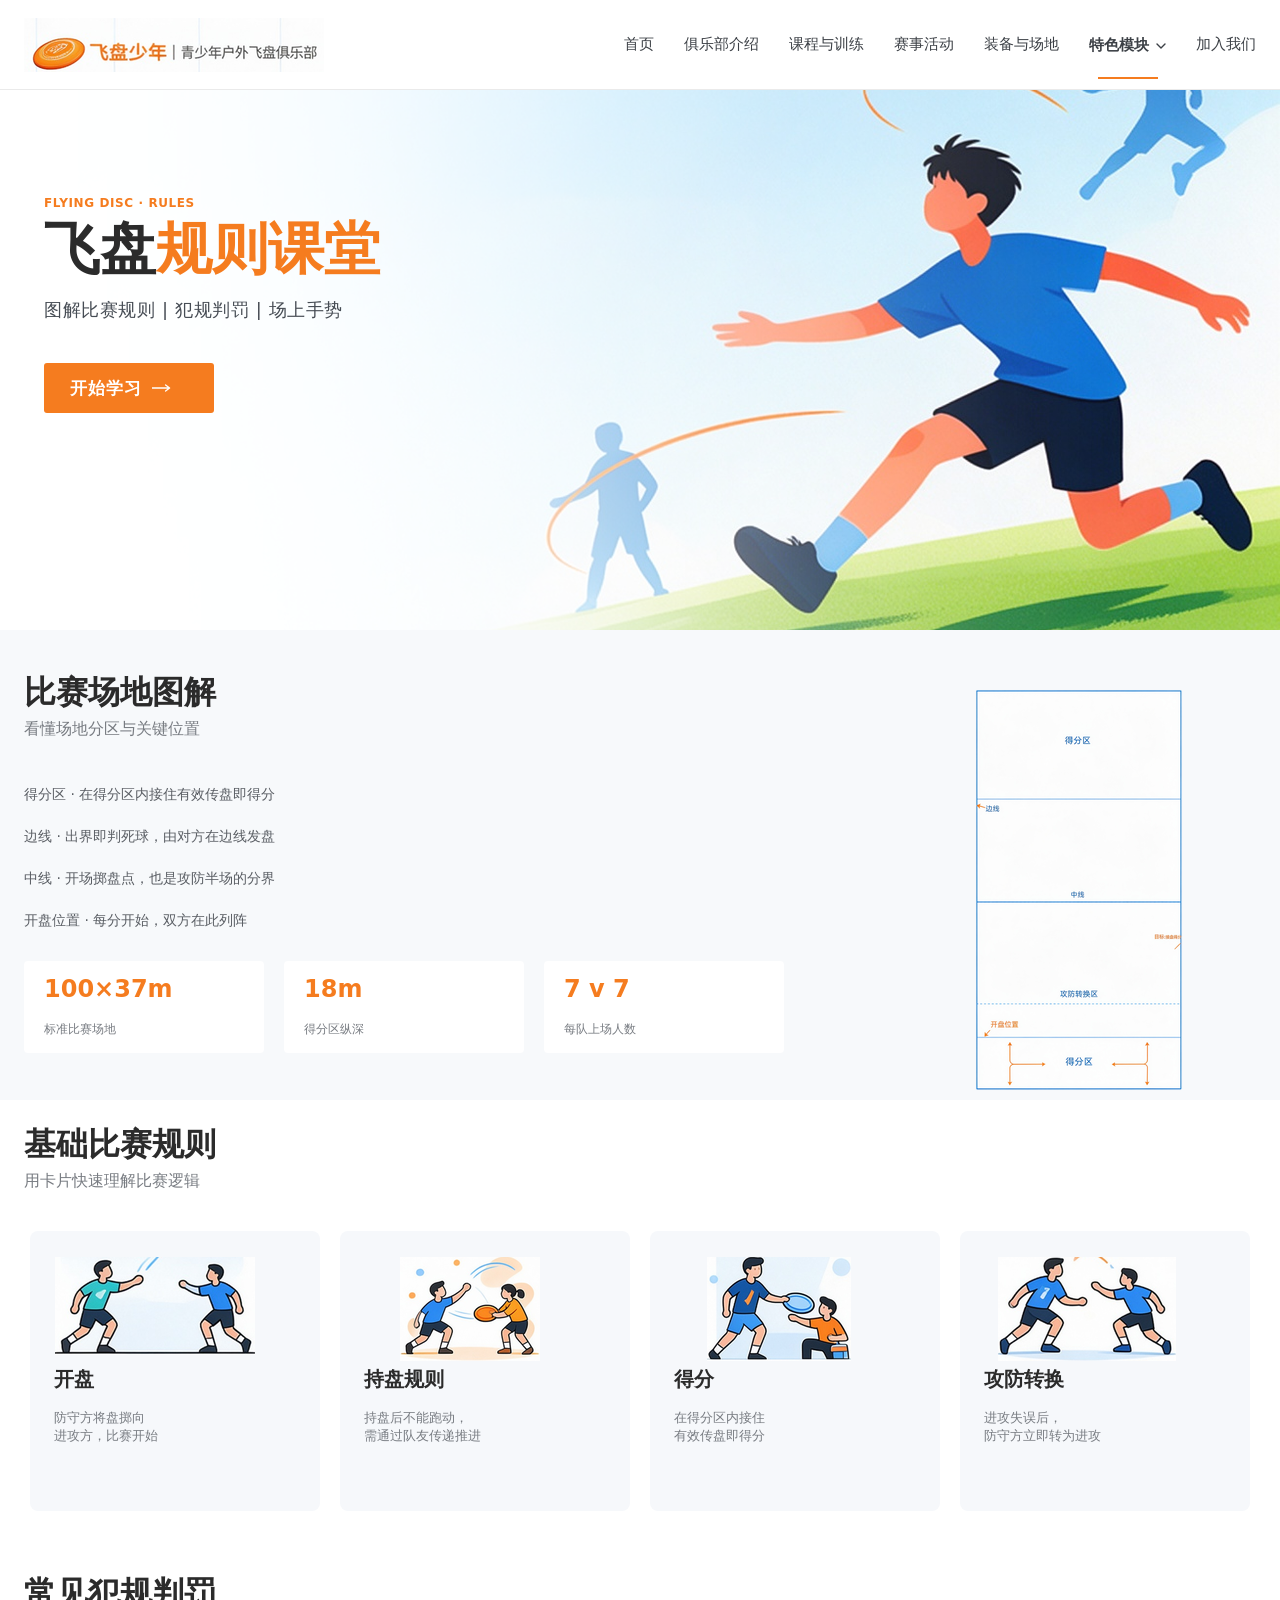
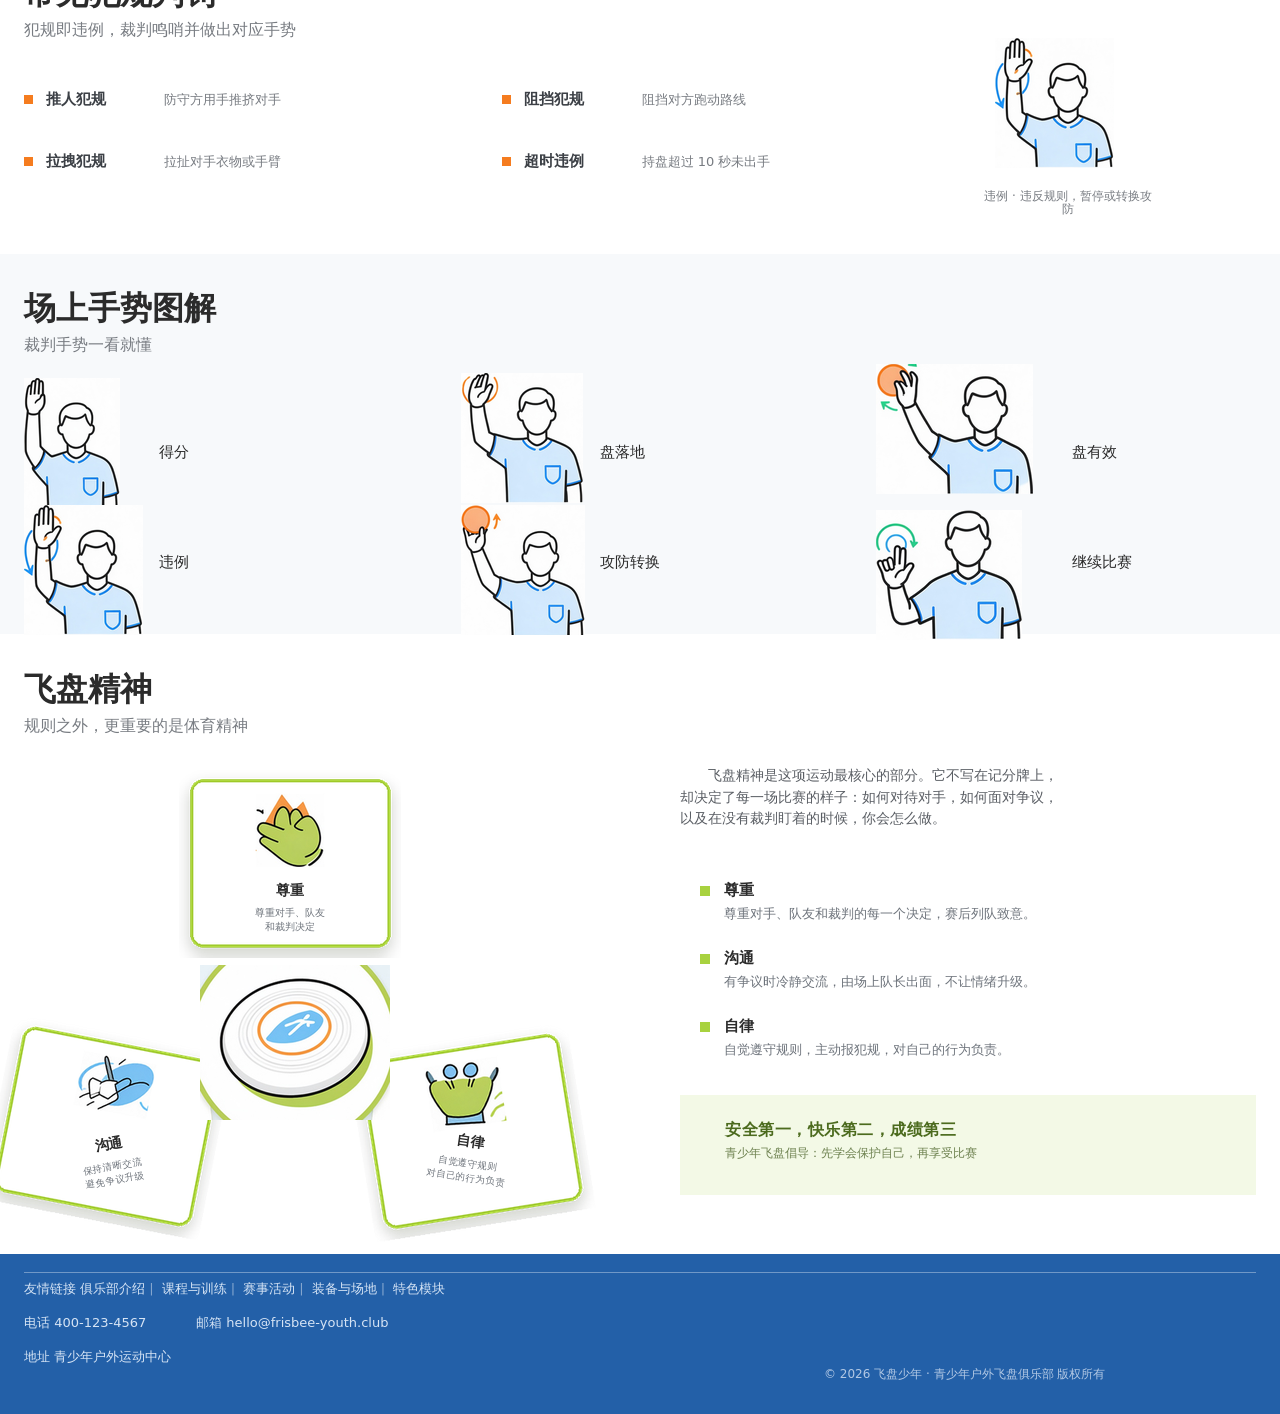
==== index.html @ 86378262 "Add files via upload" ====
<!DOCTYPE html>
<html lang="zh-CN">
<head>
<meta charset="UTF-8" />
<meta name="viewport" content="width=device-width, initial-scale=1" />
<meta name="description" content="飞盘少年 · 飞盘规则课堂：图解比赛规则、犯规判罚与场上手势，看懂场地分区与关键位置。" />
<title>飞盘规则课堂 · 飞盘少年 | 青少年户外飞盘俱乐部</title>
<link rel="stylesheet" href="style.css" />
</head>
<body>

<!-- ============ 顶部导航 ============ -->
<header class="header" id="header">
  <div class="header__inner">
    <a class="brand" href="#top" aria-label="飞盘少年 · 青少年户外飞盘俱乐部">
      <img src="assets/psd/logo.png" width="300" height="54" alt="飞盘少年 · 青少年户外飞盘俱乐部" />
    </a>

    <nav class="nav" id="nav" aria-label="主导航">
      <a class="nav__link" href="#" data-placeholder>首页</a>
      <a class="nav__link" href="#" data-placeholder>俱乐部介绍</a>
      <a class="nav__link" href="#" data-placeholder>课程与训练</a>
      <a class="nav__link" href="#" data-placeholder>赛事活动</a>
      <a class="nav__link" href="#" data-placeholder>装备与场地</a>

      <div class="nav__item" id="moduleItem">
        <button class="nav__link nav__toggle is-active" id="moduleToggle" type="button"
                aria-haspopup="true" aria-expanded="false" aria-controls="moduleMenu">
          特色模块
          <svg class="nav__caret" viewBox="0 0 10 6" aria-hidden="true">
            <path d="M1 1l4 4 4-4" fill="none" stroke="currentColor" stroke-width="1.4" stroke-linecap="round" stroke-linejoin="round" />
          </svg>
        </button>

        <ul class="submenu" id="moduleMenu" role="menu" aria-label="特色模块">
          <li role="none">
            <button class="submenu__item is-selected" type="button" role="menuitemradio" aria-checked="true" data-module="特色模块1">
              特色模块1
              <svg class="submenu__check" viewBox="0 0 12 10" aria-hidden="true">
                <path d="M1 5.2 4.2 8.4 11 1.6" fill="none" stroke="currentColor" stroke-width="1.7" stroke-linecap="round" stroke-linejoin="round" />
              </svg>
            </button>
          </li>
          <li role="none">
            <button class="submenu__item" type="button" role="menuitemradio" aria-checked="false" data-module="特色模块2">
              特色模块2
              <svg class="submenu__check" viewBox="0 0 12 10" aria-hidden="true">
                <path d="M1 5.2 4.2 8.4 11 1.6" fill="none" stroke="currentColor" stroke-width="1.7" stroke-linecap="round" stroke-linejoin="round" />
              </svg>
            </button>
          </li>
        </ul>
      </div>

      <a class="nav__link" href="#" data-placeholder>加入我们</a>
    </nav>

    <button class="burger" id="burger" type="button" aria-label="打开菜单" aria-expanded="false" aria-controls="nav">
      <span></span><span></span><span></span>
    </button>
  </div>
</header>

<main id="top">

  <!-- ============ 首屏 ============ -->
  <section class="hero">
    <div class="hero__art" role="img" aria-label="奔跑中掷盘的飞盘少年插画"></div>
    <div class="hero__fade" aria-hidden="true"></div>

    <div class="hero__inner">
      <p class="hero__eyebrow">FLYING DISC · RULES</p>
      <h1 class="hero__title">飞盘<em>规则课堂</em></h1>
      <p class="hero__sub">图解比赛规则 | 犯规判罚 | 场上手势</p>
      <a class="btn" href="#field">
        开始学习
        <svg viewBox="0 0 20 8" aria-hidden="true">
          <path d="M0 4h17M13.6 1 17.6 4l-4 3" fill="none" stroke="currentColor" stroke-width="1.3" stroke-linecap="round" stroke-linejoin="round" />
        </svg>
      </a>
    </div>
  </section>

  <!-- ============ 比赛场地图解 ============ -->
  <section class="sec-field" id="field">
    <div class="container field">
      <div>
        <h2 class="h2 reveal">比赛场地图解</h2>
        <p class="sub reveal">看懂场地分区与关键位置</p>

        <ul class="defs reveal">
          <li>得分区 · 在得分区内接住有效传盘即得分</li>
          <li>边线 · 出界即判死球，由对方在边线发盘</li>
          <li>中线 · 开场掷盘点，也是攻防半场的分界</li>
          <li>开盘位置 · 每分开始，双方在此列阵</li>
        </ul>

        <div class="stats reveal">
          <div class="stat">
            <p class="stat__num">100×37m</p>
            <p class="stat__label">标准比赛场地</p>
          </div>
          <div class="stat">
            <p class="stat__num">18m</p>
            <p class="stat__label">得分区纵深</p>
          </div>
          <div class="stat">
            <p class="stat__num">7 v 7</p>
            <p class="stat__label">每队上场人数</p>
          </div>
        </div>
      </div>

      <div class="field__art reveal">
        <img src="assets/psd/field.png" width="206" height="400" alt="飞盘比赛场地示意图：得分区、边线、中线、攻防转换区与开盘位置" />
      </div>
    </div>
  </section>

  <!-- ============ 基础比赛规则 ============ -->
  <section class="sec-rules" id="rules">
    <div class="container">
      <h2 class="h2 reveal">基础比赛规则</h2>
      <p class="sub reveal">用卡片快速理解比赛逻辑</p>

      <div class="rules">
        <article class="rule reveal">
          <img class="blend" src="assets/psd/rule1.png" width="200" height="98" alt="开盘：防守方将盘掷向进攻方" />
          <h3 class="rule__title">开盘</h3>
          <p class="rule__desc">防守方将盘掷向<br />进攻方，比赛开始</p>
        </article>

        <article class="rule reveal" style="--d:.06s">
          <img class="blend" src="assets/psd/rule2.png" width="140" height="104" alt="持盘规则：持盘后不能跑动" />
          <h3 class="rule__title">持盘规则</h3>
          <p class="rule__desc">持盘后不能跑动，<br />需通过队友传递推进</p>
        </article>

        <article class="rule reveal" style="--d:.12s">
          <img class="blend" src="assets/psd/rule3.png" width="144" height="104" alt="得分：在得分区内接住有效传盘" />
          <h3 class="rule__title">得分</h3>
          <p class="rule__desc">在得分区内接住<br />有效传盘即得分</p>
        </article>

        <article class="rule reveal" style="--d:.18s">
          <img class="blend" src="assets/psd/rule4.png" width="178" height="104" alt="攻防转换：进攻失误后防守方立即转为进攻" />
          <h3 class="rule__title">攻防转换</h3>
          <p class="rule__desc">进攻失误后，<br />防守方立即转为进攻</p>
        </article>
      </div>
    </div>
  </section>

  <!-- ============ 常见犯规判罚 ============ -->
  <section class="sec-fouls" id="fouls">
    <div class="container">
      <div class="fouls">
        <div>
          <h2 class="h2 reveal">常见犯规判罚</h2>
          <p class="sub reveal">犯规即违例，裁判鸣哨并做出对应手势</p>

          <ul class="foul-grid">
            <li class="foul reveal"><span class="foul__name">推人犯规</span><span class="foul__desc">防守方用手推挤对手</span></li>
            <li class="foul reveal" style="--d:.06s"><span class="foul__name">阻挡犯规</span><span class="foul__desc">阻挡对方跑动路线</span></li>
            <li class="foul reveal" style="--d:.1s"><span class="foul__name">拉拽犯规</span><span class="foul__desc">拉扯对手衣物或手臂</span></li>
            <li class="foul reveal" style="--d:.16s"><span class="foul__name">超时违例</span><span class="foul__desc">持盘超过 10 秒未出手</span></li>
          </ul>
        </div>

        <figure class="foul-fig reveal">
          <img class="blend" src="assets/psd/referee.png" width="119" height="130" alt="裁判举掌示意违例" />
          <figcaption>违例 · 违反规则，暂停或转换攻防</figcaption>
        </figure>
      </div>
    </div>
  </section>

  <!-- ============ 场上手势图解 ============ -->
  <section class="sec-gestures" id="gestures">
    <div class="container">
      <h2 class="h2 reveal">场上手势图解</h2>
      <p class="sub reveal">裁判手势一看就懂</p>

      <div class="gestures">
        <div class="gest reveal">
          <div class="gest__art"><img class="blend" src="assets/psd/hand1.png" width="96" height="130" alt="裁判手势：得分" /></div>
          <p class="gest__label">得分</p>
        </div>
        <div class="gest reveal" style="--d:.05s">
          <div class="gest__art"><img class="blend" src="assets/psd/hand2.png" width="122" height="130" alt="裁判手势：盘落地" /></div>
          <p class="gest__label">盘落地</p>
        </div>
        <div class="gest reveal" style="--d:.1s">
          <div class="gest__art"><img class="blend" src="assets/psd/hand3.png" width="157" height="130" alt="裁判手势：盘有效" /></div>
          <p class="gest__label">盘有效</p>
        </div>
        <div class="gest reveal" style="--d:.06s">
          <div class="gest__art"><img class="blend" src="assets/psd/hand4.png" width="119" height="130" alt="裁判手势：违例" /></div>
          <p class="gest__label">违例</p>
        </div>
        <div class="gest reveal" style="--d:.12s">
          <div class="gest__art"><img class="blend" src="assets/psd/hand5.png" width="124" height="130" alt="裁判手势：攻防转换" /></div>
          <p class="gest__label">攻防转换</p>
        </div>
        <div class="gest reveal" style="--d:.18s">
          <div class="gest__art"><img class="blend" src="assets/psd/hand6.png" width="146" height="130" alt="裁判手势：继续比赛" /></div>
          <p class="gest__label">继续比赛</p>
        </div>
      </div>
    </div>
  </section>

  <!-- ============ 飞盘精神 ============ -->
  <section class="sec-spirit" id="spirit">
    <div class="container spirit">
      <div class="spirit__left">
        <h2 class="h2 reveal">飞盘精神</h2>
        <p class="sub reveal">规则之外，更重要的是体育精神</p>

        <div class="spirit__stage reveal">
          <div class="spirit__disc"><img src="assets/psd/disc.png" width="190" height="155" alt="飞盘" /></div>

          <article class="s-card s-card--respect">
            <div class="s-card__text">
              <h3 class="s-card__title">尊重</h3>
              <p class="s-card__desc">尊重对手、队友<br />和裁判决定</p>
            </div>
          </article>

          <article class="s-card s-card--talk">
            <div class="s-card__text">
              <h3 class="s-card__title">沟通</h3>
              <p class="s-card__desc">保持清晰交流<br />避免争议升级</p>
            </div>
          </article>

          <article class="s-card s-card--self">
            <div class="s-card__text">
              <h3 class="s-card__title">自律</h3>
              <p class="s-card__desc">自觉遵守规则<br />对自己的行为负责</p>
            </div>
          </article>
        </div>
      </div>

      <div class="spirit__body">
        <p class="spirit__lead reveal">飞盘精神是这项运动最核心的部分。它不写在记分牌上，<br />却决定了每一场比赛的样子：如何对待对手，如何面对争议，<br />以及在没有裁判盯着的时候，你会怎么做。</p>

        <ul class="spirit-list">
          <li class="reveal">
            <div>
              <h3 class="spirit-list__title">尊重</h3>
              <p class="spirit-list__desc">尊重对手、队友和裁判的每一个决定，赛后列队致意。</p>
            </div>
          </li>
          <li class="reveal" style="--d:.06s">
            <div>
              <h3 class="spirit-list__title">沟通</h3>
              <p class="spirit-list__desc">有争议时冷静交流，由场上队长出面，不让情绪升级。</p>
            </div>
          </li>
          <li class="reveal" style="--d:.12s">
            <div>
              <h3 class="spirit-list__title">自律</h3>
              <p class="spirit-list__desc">自觉遵守规则，主动报犯规，对自己的行为负责。</p>
            </div>
          </li>
        </ul>

        <div class="note reveal">
          <p class="note__title">安全第一，快乐第二，成绩第三</p>
          <p class="note__desc">青少年飞盘倡导：先学会保护自己，再享受比赛</p>
        </div>
      </div>
    </div>
  </section>
</main>

<!-- ============ 页脚 ============ -->
<footer class="footer" id="footer">
  <div class="container">
    <div class="footer__rule"></div>
    <p class="footer__links">
      友情链接
      <a href="#" data-placeholder>俱乐部介绍</a><span>|</span>
      <a href="#" data-placeholder>课程与训练</a><span>|</span>
      <a href="#" data-placeholder>赛事活动</a><span>|</span>
      <a href="#" data-placeholder>装备与场地</a><span>|</span>
      <a href="#" data-placeholder>特色模块</a>
    </p>
    <p class="footer__row"><span>电话 400-123-4567</span><span>邮箱 hello@frisbee-youth.club</span></p>
    <p class="footer__addr">地址 青少年户外运动中心</p>
    <p class="footer__copy">© 2026 飞盘少年 · 青少年户外飞盘俱乐部 版权所有</p>
  </div>
</footer>

<script src="script.js"></script>
</body>
</html>
---- style.css ----
@charset "UTF-8";

/* =========================================================
   飞盘少年 · 飞盘规则课堂
   按 PSD（1440×3000）逐层还原
   ========================================================= */

:root {
  --orange: #f57c1f;
  --ink: #2b2b2b;
  --nav: #3c4046;
  --sub: #464c54;
  --gray: #787c82;
  --gray-2: #5a5e64;
  --gray-3: #6e747c;
  --line: #eaeaea;
  --sec: #f7f9fb;
  --card: #f6f8fb;
  --blue: #2360a8;
  --f-text: #d6e4f5;
  --f-copy: #b2c8e4;
  --note-bg: #f3f9e6;
  --note-title: #4c6b1e;
  --note-desc: #6e8250;
  --green: #a8d23f;

  --container: 1240px;
  --ease: cubic-bezier(0.22, 0.68, 0.24, 1);
}

*,
*::before,
*::after {
  box-sizing: border-box;
}

html {
  -webkit-text-size-adjust: 100%;
  scroll-behavior: smooth;
  scroll-padding-top: 100px;
}

body {
  margin: 0;
  font-family: "Microsoft YaHei", "PingFang SC", "Hiragino Sans GB", "Noto Sans SC",
    system-ui, sans-serif;
  font-size: 16px;
  line-height: 1.7;
  color: var(--ink);
  background: #fff;
  -webkit-font-smoothing: antialiased;
  overflow-x: hidden;
}

h1,
h2,
h3,
h4,
p,
figure,
ul,
ol {
  margin: 0;
}

ul,
ol {
  padding: 0;
  list-style: none;
}

a {
  color: inherit;
  text-decoration: none;
}

img,
svg {
  display: block;
  max-width: 100%;
}

button {
  font: inherit;
  color: inherit;
  border: 0;
  background: none;
  cursor: pointer;
}

::selection {
  background: rgba(245, 124, 31, 0.18);
}

:focus-visible {
  outline: 2px solid var(--orange);
  outline-offset: 3px;
}

.container {
  width: min(100% - 48px, var(--container));
  margin-inline: auto;
}

.sr-only {
  position: absolute;
  width: 1px;
  height: 1px;
  margin: -1px;
  padding: 0;
  overflow: hidden;
  clip: rect(0 0 0 0);
  white-space: nowrap;
  border: 0;
}

/* 插图自带浅色底，按原样叠放 */

/* ---------- 标题组 ---------- */
.h2 {
  font-size: 32px;
  line-height: 1;
  font-weight: 700;
  letter-spacing: 0;
  color: var(--ink);
}

.sub {
  margin-top: 13px;
  font-size: 16px;
  line-height: 1.06;
  color: var(--gray);
}

/* =========================================================
   顶部导航
   ========================================================= */
.header {
  position: sticky;
  top: 0;
  z-index: 60;
  height: 90px;
  background: #fff;
  border-bottom: 1px solid var(--line);
  transition: box-shadow 0.3s var(--ease);
}

.header.is-stuck {
  box-shadow: 0 6px 24px rgba(31, 74, 128, 0.08);
}

.header__inner {
  width: min(100% - 48px, 1280px);
  height: 100%;
  margin-inline: auto;
  display: flex;
  align-items: center;
  justify-content: space-between;
  gap: 24px;
}

.brand {
  display: block;
  flex: 0 0 auto;
}

.brand img {
  width: 300px;
  height: 54px;
  transition: transform 0.45s var(--ease);
}

.brand:hover img {
  transform: translateY(-1px);
}

.nav {
  display: flex;
  align-items: center;
  gap: 30px;
}

.nav__link {
  position: relative;
  font-size: 15px;
  line-height: 1;
  color: var(--nav);
  white-space: nowrap;
  padding: 4px 0;
  transition: color 0.25s;
}

.nav__link:hover {
  color: var(--orange);
}

.nav__link.is-active {
  color: var(--nav);
  font-weight: 700;
}

.nav__link.is-active::after {
  content: "";
  position: absolute;
  left: 50%;
  bottom: -22px;
  width: 60px;
  height: 2px;
  background: var(--orange);
  transform: translateX(-50%);
}

/* ---------- 特色模块：可展开的下拉选择 ---------- */
.nav__item {
  position: relative;
}

.nav__toggle {
  display: inline-flex;
  align-items: center;
  gap: 7px;
}

.nav__caret {
  width: 10px;
  height: 6px;
  margin-top: 1px;
  transition: transform 0.28s var(--ease);
}

.nav__item.is-open .nav__caret {
  transform: rotate(180deg);
}

.nav__item.is-open .nav__toggle {
  color: var(--orange);
}

.submenu {
  position: absolute;
  top: calc(100% + 16px);
  left: 50%;
  z-index: 70;
  min-width: 172px;
  padding: 8px;
  background: #fff;
  border-radius: 10px;
  box-shadow: 0 20px 44px -14px rgba(31, 74, 128, 0.35),
    0 2px 8px rgba(31, 74, 128, 0.06);
  opacity: 0;
  visibility: hidden;
  transform: translate(-50%, -8px);
  transition: opacity 0.24s var(--ease), transform 0.24s var(--ease),
    visibility 0.24s;
}

.submenu::before {
  content: "";
  position: absolute;
  top: -5px;
  left: 50%;
  width: 10px;
  height: 10px;
  margin-left: -5px;
  background: #fff;
  border-radius: 2px;
  transform: rotate(45deg);
}

.nav__item.is-open .submenu {
  opacity: 1;
  visibility: visible;
  transform: translate(-50%, 0);
}

.submenu__item {
  display: flex;
  align-items: center;
  justify-content: space-between;
  gap: 18px;
  width: 100%;
  padding: 10px 12px;
  border-radius: 6px;
  font-size: 14px;
  line-height: 1;
  color: var(--nav);
  text-align: left;
  white-space: nowrap;
  transition: background 0.2s, color 0.2s;
}

.submenu__item:hover {
  background: var(--sec);
  color: var(--orange);
}

.submenu__item.is-selected {
  background: #fff6ee;
  color: var(--orange);
  font-weight: 700;
}

.submenu__check {
  width: 12px;
  height: 10px;
  flex: 0 0 auto;
  opacity: 0;
  transition: opacity 0.2s;
}

.submenu__item.is-selected .submenu__check {
  opacity: 1;
}

.burger {
  display: none;
  width: 40px;
  height: 40px;
  position: relative;
  flex: 0 0 auto;
}

.burger span {
  position: absolute;
  left: 9px;
  width: 22px;
  height: 2px;
  border-radius: 2px;
  background: var(--ink);
  transition: transform 0.32s var(--ease), opacity 0.2s;
}

.burger span:nth-child(1) {
  top: 13px;
}
.burger span:nth-child(2) {
  top: 19px;
}
.burger span:nth-child(3) {
  top: 25px;
}

body.nav-open .burger span:nth-child(1) {
  transform: translateY(6px) rotate(45deg);
}
body.nav-open .burger span:nth-child(2) {
  opacity: 0;
}
body.nav-open .burger span:nth-child(3) {
  transform: translateY(-6px) rotate(-45deg);
}

/* =========================================================
   首屏
   ========================================================= */
.hero {
  position: relative;
  height: 540px;
  overflow: hidden;
  /* 与插画左缘同色，宽屏时左右无缝衔接 */
  background: linear-gradient(
    180deg,
    #92d6fb 0%,
    #a6dcfe 22%,
    #b7e5fd 44%,
    #c4e9fc 59%,
    #d1eefe 74%,
    #d7f2fd 89%,
    #e1f3fd 100%
  );
}

/* 插画底图：右对齐、按高度铺满；宽屏多出的宽度交给左侧渐隐与底色补 */
.hero__art {
  position: absolute;
  right: 0;
  bottom: 0;
  width: 1440px;
  height: 540px;
  background: url("assets/psd/hero-art.png") right bottom / auto 100% no-repeat;
}

/* 左侧白色渐隐（PSD 里的 02b 图层），宽屏时自然向右延伸，不会被裁掉 */
.hero__fade {
  position: absolute;
  left: 0;
  top: 0;
  z-index: 1;
  width: 100%;
  height: 100%;
  background: url("assets/psd/hero-fade.png") left top / auto 100% no-repeat;
  pointer-events: none;
}

.hero__inner {
  position: relative;
  z-index: 2;
  width: min(100% - 48px, var(--container));
  margin-inline: auto;
  padding: 107px 0 0 20px;
}

.hero__eyebrow {
  font-size: 12px;
  line-height: 1;
  font-weight: 700;
  letter-spacing: 0.6px;
  color: var(--orange);
  text-transform: uppercase;
}

.hero__title {
  margin-top: 12px;
  font-size: 56px;
  line-height: 1;
  font-weight: 700;
  letter-spacing: 0;
  color: var(--ink);
}

.hero__title em {
  font-style: normal;
  color: var(--orange);
}

.hero__sub {
  margin-top: 23px;
  font-size: 18px;
  line-height: 1.06;
  letter-spacing: 0.6px;
  color: var(--sub);
}

.btn {
  display: inline-flex;
  align-items: center;
  gap: 10px;
  width: 170px;
  height: 50px;
  margin-top: 44px;
  padding-left: 26px;
  border-radius: 3px;
  background: var(--orange);
  color: #fff;
  font-size: 17px;
  font-weight: 700;
  letter-spacing: 1px;
  transition: background 0.3s, transform 0.3s var(--ease),
    box-shadow 0.3s var(--ease);
}

.btn:hover {
  background: #ec6f0e;
  transform: translateY(-2px);
  box-shadow: 0 12px 24px -10px rgba(245, 124, 31, 0.7);
}

.btn svg {
  width: 20px;
  height: 8px;
  transition: transform 0.3s var(--ease);
}

.btn:hover svg {
  transform: translateX(4px);
}

/* =========================================================
   比赛场地图解
   ========================================================= */
.sec-field {
  padding: 46px 0 10px;
  background: var(--sec);
}

.field {
  display: grid;
  grid-template-columns: minmax(0, 820px) 206px;
  justify-content: space-between;
  align-items: start;
  padding-right: 74px;
}

.defs {
  display: grid;
  gap: 28px;
  margin-top: 49px;
}

.defs li {
  font-size: 14px;
  line-height: 1;
  color: var(--gray-2);
}

.stats {
  display: grid;
  grid-template-columns: repeat(3, 240px);
  gap: 20px;
  margin-top: 34px;
}

.stat {
  height: 92px;
  padding: 16px 20px 0;
  background: #fff;
  border-radius: 4px;
}

.stat__num {
  font-size: 24px;
  line-height: 1;
  font-weight: 700;
  color: var(--orange);
}

.stat__label {
  margin-top: 22px;
  font-size: 12px;
  line-height: 1;
  color: var(--gray);
}

.field__art {
  width: 206px;
  margin-top: 14px;
}

.field__art img {
  width: 206px;
  height: 400px;
}

/* =========================================================
   基础比赛规则
   ========================================================= */
.sec-rules {
  padding: 28px 0 0;
}

.rules {
  display: grid;
  grid-template-columns: repeat(4, 290px);
  gap: 20px;
  justify-content: center;
  margin-top: 41px;
}

.rule {
  position: relative;
  height: 280px;
  background: var(--card);
  border-radius: 8px;
  transition: transform 0.4s var(--ease), box-shadow 0.4s var(--ease);
}

.rule:hover {
  transform: translateY(-6px);
  box-shadow: 0 18px 40px -18px rgba(31, 74, 128, 0.35);
}

.rule img {
  position: absolute;
  top: 26px;
  height: auto;
}

.rule:nth-child(1) img {
  left: 25px;
  width: 200px;
}
.rule:nth-child(2) img {
  left: 60px;
  width: 140px;
}
.rule:nth-child(3) img {
  left: 57px;
  width: 144px;
}
.rule:nth-child(4) img {
  left: 38px;
  width: 178px;
}

.rule__title {
  position: absolute;
  left: 24px;
  top: 138px;
  font-size: 20px;
  line-height: 1;
  font-weight: 700;
  color: var(--ink);
}

.rule__desc {
  position: absolute;
  left: 24px;
  top: 178px;
  font-size: 13px;
  line-height: 18px;
  color: var(--gray);
}

/* =========================================================
   常见犯规判罚
   ========================================================= */
.sec-fouls {
  padding: 66px 0 38px;
}

.fouls {
  display: grid;
  grid-template-columns: minmax(0, 1fr) 178px;
  align-items: start;
  padding-right: 99px;
}

.foul-grid {
  display: grid;
  grid-template-columns: 460px 1fr;
  margin-top: 30px;
}

.foul {
  display: grid;
  grid-template-columns: 22px 118px 1fr;
  align-items: center;
  height: 62px;
  font-size: 13px;
  line-height: 1;
}

.foul::before {
  content: "";
  width: 9px;
  height: 9px;
  background: var(--orange);
}

.foul__name {
  font-size: 15px;
  font-weight: 700;
  color: var(--nav);
}

.foul__desc {
  color: var(--gray);
}

.foul-fig {
  margin-top: 61px;
  width: 178px;
  text-align: center;
}

.foul-fig img {
  width: 119px;
  height: 130px;
  margin-left: 16px;
}

.foul-fig figcaption {
  margin-top: 22px;
  font-size: 12px;
  line-height: 1.1;
  color: var(--gray);
}

/* =========================================================
   场上手势图解
   ========================================================= */
.sec-gestures {
  height: 380px;
  padding: 38px 0 0;
  background: var(--sec);
}

.gestures {
  display: grid;
  grid-template-columns: repeat(3, 1fr);
  column-gap: 0;
  margin-top: 10px;
}

.gest {
  display: flex;
  align-items: flex-start;
  height: 141px;
  padding-left: 0;
}

.gest__art {
  flex: 0 0 auto;
  display: flex;
  justify-content: flex-start;
}

.gest img {
  display: block;
  height: 130px;
  width: auto;
  transition: transform 0.4s var(--ease);
}

.gest:hover img {
  transform: translateY(-4px);
}

.gest__label {
  margin-top: 81px;
  font-size: 15px;
  line-height: 1;
  color: var(--ink);
  white-space: nowrap;
}

.gest:nth-child(n + 4) .gest__label {
  margin-top: 50px;
}

/* 三列各自的缩进与图位宽度（对齐 PSD 坐标） */
.gest:nth-child(1) .gest__art,
.gest:nth-child(4) .gest__art {
  width: 135px;
}

/* 原作中六张手势图的基线并不统一，按 PSD 逐个微调 */
.gest:nth-child(1) img {
  margin-top: 14px;
}
.gest:nth-child(2) img {
  margin-top: 9px;
}
.gest:nth-child(6) img {
  margin-top: 5px;
}
.gest:nth-child(2) .gest__art,
.gest:nth-child(5) .gest__art {
  width: 139px;
}
.gest:nth-child(3) .gest__art,
.gest:nth-child(6) .gest__art {
  width: 196px;
}

.gest:nth-child(2),
.gest:nth-child(5) {
  padding-left: 26px;
}

.gest:nth-child(3),
.gest:nth-child(6) {
  padding-left: 31px;
}

/* =========================================================
   飞盘精神
   ========================================================= */
.sec-spirit {
  padding: 39px 0 2px;
}

.spirit {
  display: grid;
  grid-template-columns: 616px 560px;
  justify-content: space-between;
}

.spirit__stage {
  position: relative;
  width: 616px;
  height: 472px;
  margin: 35px 0 0 -44px;
}

.spirit__disc {
  position: absolute;
  left: 220px;
  top: 195px;
  width: 190px;
  height: 155px;
  z-index: 4;
}

.spirit__disc img {
  width: 190px;
  height: 155px;
}

.s-card {
  position: absolute;
  z-index: 3;
  background-repeat: no-repeat;
  background-position: center;
  background-size: 100% 100%;
}

.s-card--respect {
  left: 199px;
  top: 0;
  width: 222px;
  height: 188px;
  background-image: url("assets/psd/card-respect.png");
}

.s-card--talk {
  left: 0;
  top: 248px;
  width: 252px;
  height: 222px;
  background-image: url("assets/psd/card-talk.png");
  z-index: 2;
}

.s-card--self {
  left: 368px;
  top: 255px;
  width: 248px;
  height: 217px;
  background-image: url("assets/psd/card-self.png");
  z-index: 2;
}

.s-card__text {
  position: absolute;
  inset: 0;
  text-align: center;
  transform-origin: 50% 50%;
}

.s-card--talk .s-card__text {
  transform: rotate(-10deg);
}

.s-card--self .s-card__text {
  transform: rotate(8deg);
}

.s-card__title {
  position: absolute;
  left: 0;
  right: 0;
  font-size: 14px;
  line-height: 1;
  font-weight: 700;
  color: var(--ink);
}

.s-card__desc {
  position: absolute;
  left: 0;
  right: 0;
  font-size: 9.5px;
  line-height: 14px;
  color: var(--gray-3);
}

.s-card--respect .s-card__title {
  top: 113px;
}
.s-card--respect .s-card__desc {
  top: 136px;
}
.s-card--talk .s-card__title {
  top: 119px;
}
.s-card--talk .s-card__desc {
  top: 142px;
}
.s-card--self .s-card__title {
  top: 109px;
}
.s-card--self .s-card__desc {
  top: 132px;
}

.spirit__body {
  padding-top: 92px;
}

.spirit__lead {
  width: 380px;
  font-size: 14px;
  line-height: 21.3px;
  color: var(--gray-2);
  text-indent: 28px;
}

.spirit-list {
  display: grid;
  gap: 30px;
  margin-top: 54px;
}

.spirit-list li {
  display: grid;
  grid-template-columns: 10px 1fr;
  column-gap: 14px;
  padding-left: 20px;
}

.spirit-list li::before {
  content: "";
  width: 10px;
  height: 10px;
  margin-top: 3px;
  background: var(--green);
}

.spirit-list__title {
  font-size: 15px;
  line-height: 1;
  font-weight: 700;
  color: var(--ink);
}

.spirit-list__desc {
  margin-top: 9px;
  font-size: 12.5px;
  line-height: 1.1;
  color: var(--gray-3);
}

.note {
  margin-top: 39px;
  height: 100px;
  padding: 27px 0 0 45px;
  background: var(--note-bg);
}

.note__title {
  font-size: 16px;
  line-height: 1;
  font-weight: 700;
  color: var(--note-title);
  letter-spacing: 0.5px;
}

.note__desc {
  margin-top: 9px;
  font-size: 12px;
  line-height: 1;
  color: var(--note-desc);
}

/* =========================================================
   页脚
   ========================================================= */
.footer {
  position: relative;
  height: 160px;
  margin-top: 10px;
  padding-top: 18px;
  background: var(--blue);
  color: var(--f-text);
}

.footer__rule {
  height: 1px;
  background: rgba(255, 255, 255, 0.35);
}

.footer__links,
.footer__row,
.footer__addr {
  font-size: 13px;
  line-height: 1;
}

.footer__links {
  margin-top: 9px;
}

.footer__row {
  margin-top: 21px;
  display: flex;
  gap: 50px;
}

.footer__addr {
  margin-top: 21px;
}

.footer .container {
  position: relative;
}

.footer__copy {
  position: absolute;
  left: 800px;
  top: 96px;
  font-size: 12px;
  line-height: 1;
  color: var(--f-copy);
}

.footer__links a {
  transition: color 0.25s;
}

.footer__links a:hover {
  color: #fff;
}

.footer__links span {
  color: rgba(255, 255, 255, 0.45);
  margin: 0 4px;
}

/* =========================================================
   入场动画
   ========================================================= */
.reveal {
  opacity: 0;
  transform: translateY(18px);
  transition: opacity 0.75s var(--ease), transform 0.75s var(--ease);
  transition-delay: var(--d, 0s);
}

.reveal.is-in {
  opacity: 1;
  transform: none;
}

/* =========================================================
   响应式
   ========================================================= */
@media (max-width: 1330px) {
  .field {
    grid-template-columns: minmax(0, 1fr) 206px;
    gap: 40px;
  }

  .foul-grid {
    grid-template-columns: 1fr 1fr;
  }

  .spirit {
    grid-template-columns: 616px minmax(0, 1fr);
    gap: 40px;
  }
}

@media (max-width: 1180px) {
  .rules {
    grid-template-columns: repeat(4, 1fr);
    gap: 16px;
  }

  .rule {
    height: auto;
    padding-bottom: 26px;
  }

  .rule img {
    position: static;
    width: 100% !important;
    max-width: 200px;
    height: auto;
    margin: 20px 0 0 20px;
  }

  .rule__title {
    position: static;
    margin: 20px 20px 0;
  }

  .rule__desc {
    position: static;
    margin: 8px 20px 0;
  }

  .spirit {
    grid-template-columns: 1fr;
    gap: 24px;
  }

  .spirit__stage {
    margin-left: 0;
    zoom: 0.75;
  }

  .spirit__body {
    padding-top: 0;
  }
}

@media (max-width: 1000px) {
  .gestures {
    grid-template-columns: repeat(2, 1fr);
    row-gap: 8px;
  }

  .gest:nth-child(n) {
    padding-left: 0;
  }

  .gest:nth-child(n) .gest__art {
    width: 140px;
  }
}

@media (max-width: 900px) {
  .nav {
    position: absolute;
    top: 90px;
    left: 0;
    right: 0;
    flex-direction: column;
    align-items: stretch;
    gap: 0;
    padding: 8px 24px 18px;
    background: #fff;
    border-bottom: 1px solid var(--line);
    box-shadow: 0 16px 28px -20px rgba(31, 74, 128, 0.4);
    opacity: 0;
    visibility: hidden;
    transform: translateY(-8px);
    transition: opacity 0.3s var(--ease), transform 0.3s var(--ease),
      visibility 0.3s;
  }

  body.nav-open .nav {
    opacity: 1;
    visibility: visible;
    transform: none;
  }

  .nav__link {
    padding: 13px 2px;
    border-bottom: 1px solid var(--sec);
    font-size: 15px;
  }

  .nav__link.is-active::after {
    display: none;
  }

  /* 移动端：下拉在抽屉内展开为折叠列表 */
  .nav__item {
    width: 100%;
  }

  .nav__toggle {
    display: flex;
    width: 100%;
    align-items: center;
    justify-content: space-between;
    padding: 13px 2px;
    border-bottom: 1px solid var(--sec);
    font-size: 15px;
  }

  .nav__toggle::after {
    display: none;
  }

  .submenu {
    position: static;
    display: none;
    width: 100%;
    min-width: 0;
    padding: 4px 0 8px 12px;
    box-shadow: none;
    border-radius: 0;
    opacity: 1;
    visibility: visible;
    transform: none;
    transition: none;
  }

  .submenu::before {
    display: none;
  }

  .nav__item.is-open .submenu {
    display: block;
    transform: none;
  }

  .submenu__item {
    padding: 11px 10px;
    font-size: 14px;
  }

  .burger {
    display: block;
  }

  .brand img {
    width: 240px;
    height: auto;
  }

  .hero {
    height: auto;
  }

  .hero {
    background: #fff;
  }

  .hero__art {
    position: relative;
    width: 100%;
    height: auto;
    aspect-ratio: 16 / 9;
    background-size: cover;
    background-position: 66% 26%;
    order: 2;
  }

  .hero__art::before {
    content: "";
    position: absolute;
    inset: 0;
    background: linear-gradient(
      180deg,
      #ffffff 0%,
      rgba(255, 255, 255, 0.55) 8%,
      rgba(255, 255, 255, 0) 22%
    );
  }

  .hero__fade {
    display: none;
  }

  .hero {
    display: flex;
    flex-direction: column;
  }

  .hero__inner {
    padding: 48px 0 34px;
    order: 1;
  }

  .hero__title {
    font-size: clamp(36px, 8vw, 52px);
    margin-top: 12px;
  }

  .hero__sub {
    font-size: 16px;
    margin-top: 16px;
  }

  .btn {
    margin-top: 28px;
  }

  .sec-field {
    padding: 44px 0 44px;
  }

  .field {
    grid-template-columns: 1fr;
    gap: 34px;
  }

  .field__art {
    margin-top: 0;
  }

  .defs {
    gap: 18px;
    margin-top: 28px;
  }

  .stats {
    grid-template-columns: repeat(3, 1fr);
    margin-top: 26px;
  }

  .sec-rules {
    padding: 44px 0 8px;
  }

  .rules {
    grid-template-columns: repeat(2, 1fr);
    gap: 16px;
    margin-top: 28px;
  }

  .sec-fouls {
    padding: 44px 0 0;
  }

  .fouls {
    grid-template-columns: 1fr;
    gap: 30px;
  }

  .foul-grid {
    grid-template-columns: 1fr;
    margin-top: 28px;
  }

  .foul {
    grid-template-columns: 22px 100px 1fr;
    height: 46px;
  }

  .foul-fig {
    margin-top: 0;
    display: flex;
    align-items: center;
    gap: 20px;
    width: auto;
  }

  .foul-fig figcaption {
    margin-top: 0;
    text-align: left;
  }

  .sec-gestures {
    height: auto;
    padding: 44px 0 48px;
  }

  .gestures {
    margin-top: 24px;
  }

  .sec-spirit {
    padding: 44px 0 10px;
  }

  .spirit__stage {
    margin-top: 24px;
  }

  .footer {
    height: auto;
    padding: 24px 0 28px;
  }

  .footer__copy {
    position: static;
    margin-top: 18px;
    text-align: left;
  }

  .footer__row {
    flex-direction: column;
    gap: 12px;
  }
}

@media (max-width: 640px) {
  .container {
    width: min(100% - 32px, var(--container));
  }

  .h2 {
    font-size: 26px;
  }

  .sub {
    font-size: 14px;
    margin-top: 10px;
  }

  .hero__inner {
    padding: 34px 0 26px;
  }

  .brand img {
    width: 200px;
  }

  .stats {
    grid-template-columns: 1fr;
  }

  .stat {
    height: 78px;
    display: flex;
    align-items: center;
    justify-content: space-between;
    padding: 0 20px;
  }

  .stat__label {
    margin-top: 0;
  }

  .rules {
    grid-template-columns: 1fr;
  }

  .gestures {
    grid-template-columns: 1fr;
  }

  .gest {
    height: 120px;
  }

  .gest img {
    height: 108px;
  }

  .gest__label {
    margin-top: 46px;
  }

  .spirit__stage {
    zoom: 0.62;
  }

  .note {
    height: auto;
    padding: 22px 20px 24px;
  }

  .footer {
    height: auto;
  }
}

@media (max-width: 430px) {
  .spirit__stage {
    zoom: 0.5;
  }
}

@media (prefers-reduced-motion: reduce) {
  html {
    scroll-behavior: auto;
  }

  .reveal {
    opacity: 1;
    transform: none;
    transition: none;
  }

  *,
  *::before,
  *::after {
    animation-duration: 0.001ms !important;
    transition-duration: 0.001ms !important;
  }
}
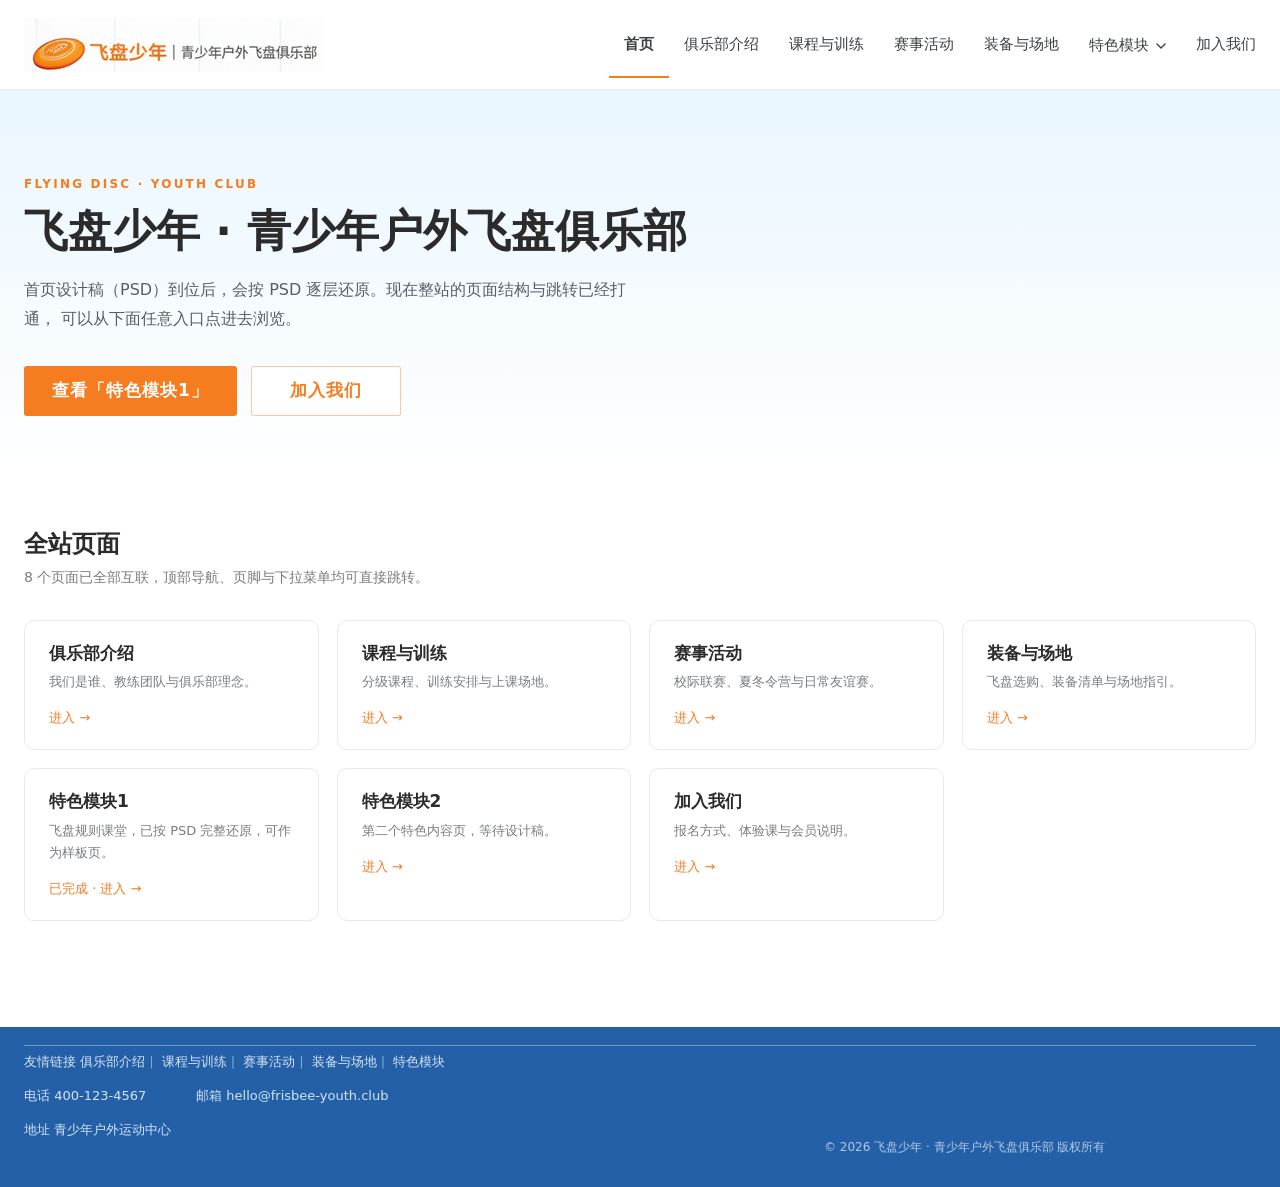
==== commit 6fcf6769: "Add files via upload" ====
--- a/index.html
+++ b/index.html
@@ -3,29 +3,29 @@
 <head>
 <meta charset="UTF-8" />
 <meta name="viewport" content="width=device-width, initial-scale=1" />
-<meta name="description" content="飞盘少年 · 飞盘规则课堂：图解比赛规则、犯规判罚与场上手势，看懂场地分区与关键位置。" />
-<title>飞盘规则课堂 · 飞盘少年 | 青少年户外飞盘俱乐部</title>
-<link rel="stylesheet" href="style.css" />
+<meta name="description" content="飞盘少年 · 青少年户外飞盘俱乐部：课程与训练、赛事活动、装备与场地、特色模块与加入方式。" />
+<title>飞盘少年 · 青少年户外飞盘俱乐部</title>
+<link rel="stylesheet" href="assets/css/site.css" />
+<link rel="stylesheet" href="assets/css/pages.css" />
 </head>
-<body>
+<body data-page="home">
 
-<!-- ============ 顶部导航 ============ -->
 <header class="header" id="header">
   <div class="header__inner">
-    <a class="brand" href="#top" aria-label="飞盘少年 · 青少年户外飞盘俱乐部">
+    <a class="brand" href="index.html" aria-label="飞盘少年 · 青少年户外飞盘俱乐部">
       <img src="assets/psd/logo.png" width="300" height="54" alt="飞盘少年 · 青少年户外飞盘俱乐部" />
     </a>
 
     <nav class="nav" id="nav" aria-label="主导航">
-      <a class="nav__link" href="#" data-placeholder>首页</a>
-      <a class="nav__link" href="#" data-placeholder>俱乐部介绍</a>
-      <a class="nav__link" href="#" data-placeholder>课程与训练</a>
-      <a class="nav__link" href="#" data-placeholder>赛事活动</a>
-      <a class="nav__link" href="#" data-placeholder>装备与场地</a>
+      <a class="nav__link" href="index.html" data-nav="home">首页</a>
+      <a class="nav__link" href="about.html" data-nav="about">俱乐部介绍</a>
+      <a class="nav__link" href="courses.html" data-nav="courses">课程与训练</a>
+      <a class="nav__link" href="events.html" data-nav="events">赛事活动</a>
+      <a class="nav__link" href="gear.html" data-nav="gear">装备与场地</a>
 
       <div class="nav__item" id="moduleItem">
-        <button class="nav__link nav__toggle is-active" id="moduleToggle" type="button"
-                aria-haspopup="true" aria-expanded="false" aria-controls="moduleMenu">
+        <button class="nav__link nav__toggle" id="moduleToggle" type="button"
+                aria-haspopup="true" aria-expanded="false" aria-controls="moduleMenu" data-nav="modules">
           特色模块
           <svg class="nav__caret" viewBox="0 0 10 6" aria-hidden="true">
             <path d="M1 1l4 4 4-4" fill="none" stroke="currentColor" stroke-width="1.4" stroke-linecap="round" stroke-linejoin="round" />
@@ -34,25 +34,25 @@
 
         <ul class="submenu" id="moduleMenu" role="menu" aria-label="特色模块">
           <li role="none">
-            <button class="submenu__item is-selected" type="button" role="menuitemradio" aria-checked="true" data-module="特色模块1">
+            <a class="submenu__item" href="module-1.html" role="menuitemradio" aria-checked="false" data-nav="module-1">
               特色模块1
               <svg class="submenu__check" viewBox="0 0 12 10" aria-hidden="true">
                 <path d="M1 5.2 4.2 8.4 11 1.6" fill="none" stroke="currentColor" stroke-width="1.7" stroke-linecap="round" stroke-linejoin="round" />
               </svg>
-            </button>
+            </a>
           </li>
           <li role="none">
-            <button class="submenu__item" type="button" role="menuitemradio" aria-checked="false" data-module="特色模块2">
+            <a class="submenu__item" href="module-2.html" role="menuitemradio" aria-checked="false" data-nav="module-2">
               特色模块2
               <svg class="submenu__check" viewBox="0 0 12 10" aria-hidden="true">
                 <path d="M1 5.2 4.2 8.4 11 1.6" fill="none" stroke="currentColor" stroke-width="1.7" stroke-linecap="round" stroke-linejoin="round" />
               </svg>
-            </button>
+            </a>
           </li>
         </ul>
       </div>
 
-      <a class="nav__link" href="#" data-placeholder>加入我们</a>
+      <a class="nav__link" href="join.html" data-nav="join">加入我们</a>
     </nav>
 
     <button class="burger" id="burger" type="button" aria-label="打开菜单" aria-expanded="false" aria-controls="nav">
@@ -62,231 +62,77 @@
 </header>
 
 <main id="top">
-
-  <!-- ============ 首屏 ============ -->
-  <section class="hero">
-    <div class="hero__art" role="img" aria-label="奔跑中掷盘的飞盘少年插画"></div>
-    <div class="hero__fade" aria-hidden="true"></div>
-
-    <div class="hero__inner">
-      <p class="hero__eyebrow">FLYING DISC · RULES</p>
-      <h1 class="hero__title">飞盘<em>规则课堂</em></h1>
-      <p class="hero__sub">图解比赛规则 | 犯规判罚 | 场上手势</p>
-      <a class="btn" href="#field">
-        开始学习
-        <svg viewBox="0 0 20 8" aria-hidden="true">
-          <path d="M0 4h17M13.6 1 17.6 4l-4 3" fill="none" stroke="currentColor" stroke-width="1.3" stroke-linecap="round" stroke-linejoin="round" />
-        </svg>
-      </a>
-    </div>
-  </section>
-
-  <!-- ============ 比赛场地图解 ============ -->
-  <section class="sec-field" id="field">
-    <div class="container field">
-      <div>
-        <h2 class="h2 reveal">比赛场地图解</h2>
-        <p class="sub reveal">看懂场地分区与关键位置</p>
-
-        <ul class="defs reveal">
-          <li>得分区 · 在得分区内接住有效传盘即得分</li>
-          <li>边线 · 出界即判死球，由对方在边线发盘</li>
-          <li>中线 · 开场掷盘点，也是攻防半场的分界</li>
-          <li>开盘位置 · 每分开始，双方在此列阵</li>
-        </ul>
-
-        <div class="stats reveal">
-          <div class="stat">
-            <p class="stat__num">100×37m</p>
-            <p class="stat__label">标准比赛场地</p>
-          </div>
-          <div class="stat">
-            <p class="stat__num">18m</p>
-            <p class="stat__label">得分区纵深</p>
-          </div>
-          <div class="stat">
-            <p class="stat__num">7 v 7</p>
-            <p class="stat__label">每队上场人数</p>
-          </div>
-        </div>
-      </div>
-
-      <div class="field__art reveal">
-        <img src="assets/psd/field.png" width="206" height="400" alt="飞盘比赛场地示意图：得分区、边线、中线、攻防转换区与开盘位置" />
+  <section class="home-hero">
+    <div class="container">
+      <p class="page-head__eyebrow">FLYING DISC · YOUTH CLUB</p>
+      <h1 class="home-hero__title">飞盘少年 · 青少年户外飞盘俱乐部</h1>
+      <p class="home-hero__sub">
+        首页设计稿（PSD）到位后，会按 PSD 逐层还原。现在整站的页面结构与跳转已经打通，
+        可以从下面任意入口点进去浏览。
+      </p>
+      <div class="home-hero__actions">
+        <a class="btn btn--auto" href="module-1.html">查看「特色模块1」</a>
+        <a class="btn btn--auto btn--ghost" href="join.html">加入我们</a>
       </div>
     </div>
   </section>
 
-  <!-- ============ 基础比赛规则 ============ -->
-  <section class="sec-rules" id="rules">
+  <section class="home-sitemap">
     <div class="container">
-      <h2 class="h2 reveal">基础比赛规则</h2>
-      <p class="sub reveal">用卡片快速理解比赛逻辑</p>
+      <h2 class="home-sitemap__title">全站页面</h2>
+      <p class="home-sitemap__sub">8 个页面已全部互联，顶部导航、页脚与下拉菜单均可直接跳转。</p>
 
-      <div class="rules">
-        <article class="rule reveal">
-          <img class="blend" src="assets/psd/rule1.png" width="200" height="98" alt="开盘：防守方将盘掷向进攻方" />
-          <h3 class="rule__title">开盘</h3>
-          <p class="rule__desc">防守方将盘掷向<br />进攻方，比赛开始</p>
-        </article>
-
-        <article class="rule reveal" style="--d:.06s">
-          <img class="blend" src="assets/psd/rule2.png" width="140" height="104" alt="持盘规则：持盘后不能跑动" />
-          <h3 class="rule__title">持盘规则</h3>
-          <p class="rule__desc">持盘后不能跑动，<br />需通过队友传递推进</p>
-        </article>
-
-        <article class="rule reveal" style="--d:.12s">
-          <img class="blend" src="assets/psd/rule3.png" width="144" height="104" alt="得分：在得分区内接住有效传盘" />
-          <h3 class="rule__title">得分</h3>
-          <p class="rule__desc">在得分区内接住<br />有效传盘即得分</p>
-        </article>
-
-        <article class="rule reveal" style="--d:.18s">
-          <img class="blend" src="assets/psd/rule4.png" width="178" height="104" alt="攻防转换：进攻失误后防守方立即转为进攻" />
-          <h3 class="rule__title">攻防转换</h3>
-          <p class="rule__desc">进攻失误后，<br />防守方立即转为进攻</p>
-        </article>
-      </div>
-    </div>
-  </section>
-
-  <!-- ============ 常见犯规判罚 ============ -->
-  <section class="sec-fouls" id="fouls">
-    <div class="container">
-      <div class="fouls">
-        <div>
-          <h2 class="h2 reveal">常见犯规判罚</h2>
-          <p class="sub reveal">犯规即违例，裁判鸣哨并做出对应手势</p>
-
-          <ul class="foul-grid">
-            <li class="foul reveal"><span class="foul__name">推人犯规</span><span class="foul__desc">防守方用手推挤对手</span></li>
-            <li class="foul reveal" style="--d:.06s"><span class="foul__name">阻挡犯规</span><span class="foul__desc">阻挡对方跑动路线</span></li>
-            <li class="foul reveal" style="--d:.1s"><span class="foul__name">拉拽犯规</span><span class="foul__desc">拉扯对手衣物或手臂</span></li>
-            <li class="foul reveal" style="--d:.16s"><span class="foul__name">超时违例</span><span class="foul__desc">持盘超过 10 秒未出手</span></li>
-          </ul>
-        </div>
-
-        <figure class="foul-fig reveal">
-          <img class="blend" src="assets/psd/referee.png" width="119" height="130" alt="裁判举掌示意违例" />
-          <figcaption>违例 · 违反规则，暂停或转换攻防</figcaption>
-        </figure>
-      </div>
-    </div>
-  </section>
-
-  <!-- ============ 场上手势图解 ============ -->
-  <section class="sec-gestures" id="gestures">
-    <div class="container">
-      <h2 class="h2 reveal">场上手势图解</h2>
-      <p class="sub reveal">裁判手势一看就懂</p>
-
-      <div class="gestures">
-        <div class="gest reveal">
-          <div class="gest__art"><img class="blend" src="assets/psd/hand1.png" width="96" height="130" alt="裁判手势：得分" /></div>
-          <p class="gest__label">得分</p>
-        </div>
-        <div class="gest reveal" style="--d:.05s">
-          <div class="gest__art"><img class="blend" src="assets/psd/hand2.png" width="122" height="130" alt="裁判手势：盘落地" /></div>
-          <p class="gest__label">盘落地</p>
-        </div>
-        <div class="gest reveal" style="--d:.1s">
-          <div class="gest__art"><img class="blend" src="assets/psd/hand3.png" width="157" height="130" alt="裁判手势：盘有效" /></div>
-          <p class="gest__label">盘有效</p>
-        </div>
-        <div class="gest reveal" style="--d:.06s">
-          <div class="gest__art"><img class="blend" src="assets/psd/hand4.png" width="119" height="130" alt="裁判手势：违例" /></div>
-          <p class="gest__label">违例</p>
-        </div>
-        <div class="gest reveal" style="--d:.12s">
-          <div class="gest__art"><img class="blend" src="assets/psd/hand5.png" width="124" height="130" alt="裁判手势：攻防转换" /></div>
-          <p class="gest__label">攻防转换</p>
-        </div>
-        <div class="gest reveal" style="--d:.18s">
-          <div class="gest__art"><img class="blend" src="assets/psd/hand6.png" width="146" height="130" alt="裁判手势：继续比赛" /></div>
-          <p class="gest__label">继续比赛</p>
-        </div>
-      </div>
-    </div>
-  </section>
-
-  <!-- ============ 飞盘精神 ============ -->
-  <section class="sec-spirit" id="spirit">
-    <div class="container spirit">
-      <div class="spirit__left">
-        <h2 class="h2 reveal">飞盘精神</h2>
-        <p class="sub reveal">规则之外，更重要的是体育精神</p>
-
-        <div class="spirit__stage reveal">
-          <div class="spirit__disc"><img src="assets/psd/disc.png" width="190" height="155" alt="飞盘" /></div>
-
-          <article class="s-card s-card--respect">
-            <div class="s-card__text">
-              <h3 class="s-card__title">尊重</h3>
-              <p class="s-card__desc">尊重对手、队友<br />和裁判决定</p>
-            </div>
-          </article>
-
-          <article class="s-card s-card--talk">
-            <div class="s-card__text">
-              <h3 class="s-card__title">沟通</h3>
-              <p class="s-card__desc">保持清晰交流<br />避免争议升级</p>
-            </div>
-          </article>
-
-          <article class="s-card s-card--self">
-            <div class="s-card__text">
-              <h3 class="s-card__title">自律</h3>
-              <p class="s-card__desc">自觉遵守规则<br />对自己的行为负责</p>
-            </div>
-          </article>
-        </div>
-      </div>
-
-      <div class="spirit__body">
-        <p class="spirit__lead reveal">飞盘精神是这项运动最核心的部分。它不写在记分牌上，<br />却决定了每一场比赛的样子：如何对待对手，如何面对争议，<br />以及在没有裁判盯着的时候，你会怎么做。</p>
-
-        <ul class="spirit-list">
-          <li class="reveal">
-            <div>
-              <h3 class="spirit-list__title">尊重</h3>
-              <p class="spirit-list__desc">尊重对手、队友和裁判的每一个决定，赛后列队致意。</p>
-            </div>
-          </li>
-          <li class="reveal" style="--d:.06s">
-            <div>
-              <h3 class="spirit-list__title">沟通</h3>
-              <p class="spirit-list__desc">有争议时冷静交流，由场上队长出面，不让情绪升级。</p>
-            </div>
-          </li>
-          <li class="reveal" style="--d:.12s">
-            <div>
-              <h3 class="spirit-list__title">自律</h3>
-              <p class="spirit-list__desc">自觉遵守规则，主动报犯规，对自己的行为负责。</p>
-            </div>
-          </li>
-        </ul>
-
-        <div class="note reveal">
-          <p class="note__title">安全第一，快乐第二，成绩第三</p>
-          <p class="note__desc">青少年飞盘倡导：先学会保护自己，再享受比赛</p>
-        </div>
+      <div class="entry-grid">
+        <a class="entry" href="about.html">
+          <p class="entry__title">俱乐部介绍</p>
+          <p class="entry__desc">我们是谁、教练团队与俱乐部理念。</p>
+          <p class="entry__more">进入 →</p>
+        </a>
+        <a class="entry" href="courses.html">
+          <p class="entry__title">课程与训练</p>
+          <p class="entry__desc">分级课程、训练安排与上课场地。</p>
+          <p class="entry__more">进入 →</p>
+        </a>
+        <a class="entry" href="events.html">
+          <p class="entry__title">赛事活动</p>
+          <p class="entry__desc">校际联赛、夏冬令营与日常友谊赛。</p>
+          <p class="entry__more">进入 →</p>
+        </a>
+        <a class="entry" href="gear.html">
+          <p class="entry__title">装备与场地</p>
+          <p class="entry__desc">飞盘选购、装备清单与场地指引。</p>
+          <p class="entry__more">进入 →</p>
+        </a>
+        <a class="entry" href="module-1.html">
+          <p class="entry__title">特色模块1</p>
+          <p class="entry__desc">飞盘规则课堂，已按 PSD 完整还原，可作为样板页。</p>
+          <p class="entry__more">已完成 · 进入 →</p>
+        </a>
+        <a class="entry" href="module-2.html">
+          <p class="entry__title">特色模块2</p>
+          <p class="entry__desc">第二个特色内容页，等待设计稿。</p>
+          <p class="entry__more">进入 →</p>
+        </a>
+        <a class="entry" href="join.html">
+          <p class="entry__title">加入我们</p>
+          <p class="entry__desc">报名方式、体验课与会员说明。</p>
+          <p class="entry__more">进入 →</p>
+        </a>
       </div>
     </div>
   </section>
 </main>
 
-<!-- ============ 页脚 ============ -->
 <footer class="footer" id="footer">
   <div class="container">
     <div class="footer__rule"></div>
     <p class="footer__links">
       友情链接
-      <a href="#" data-placeholder>俱乐部介绍</a><span>|</span>
-      <a href="#" data-placeholder>课程与训练</a><span>|</span>
-      <a href="#" data-placeholder>赛事活动</a><span>|</span>
-      <a href="#" data-placeholder>装备与场地</a><span>|</span>
-      <a href="#" data-placeholder>特色模块</a>
+      <a href="about.html">俱乐部介绍</a><span>|</span>
+      <a href="courses.html">课程与训练</a><span>|</span>
+      <a href="events.html">赛事活动</a><span>|</span>
+      <a href="gear.html">装备与场地</a><span>|</span>
+      <a href="module-1.html">特色模块</a>
     </p>
     <p class="footer__row"><span>电话 400-123-4567</span><span>邮箱 hello@frisbee-youth.club</span></p>
     <p class="footer__addr">地址 青少年户外运动中心</p>
@@ -294,6 +140,6 @@
   </div>
 </footer>
 
-<script src="script.js"></script>
+<script src="assets/js/site.js"></script>
 </body>
 </html>
--- a/assets/css/site.css
+++ b/assets/css/site.css
@@ -0,0 +1,1447 @@
+@charset "UTF-8";
+
+/* =========================================================
+   飞盘少年 · 飞盘规则课堂
+   按 PSD（1440×3000）逐层还原
+   ========================================================= */
+
+:root {
+  --orange: #f57c1f;
+  --ink: #2b2b2b;
+  --nav: #3c4046;
+  --sub: #464c54;
+  --gray: #787c82;
+  --gray-2: #5a5e64;
+  --gray-3: #6e747c;
+  --line: #eaeaea;
+  --sec: #f7f9fb;
+  --card: #f6f8fb;
+  --blue: #2360a8;
+  --f-text: #d6e4f5;
+  --f-copy: #b2c8e4;
+  --note-bg: #f3f9e6;
+  --note-title: #4c6b1e;
+  --note-desc: #6e8250;
+  --green: #a8d23f;
+
+  --container: 1240px;
+  --ease: cubic-bezier(0.22, 0.68, 0.24, 1);
+}
+
+*,
+*::before,
+*::after {
+  box-sizing: border-box;
+}
+
+html {
+  -webkit-text-size-adjust: 100%;
+  scroll-behavior: smooth;
+  scroll-padding-top: 100px;
+}
+
+body {
+  margin: 0;
+  font-family: "Microsoft YaHei", "PingFang SC", "Hiragino Sans GB", "Noto Sans SC",
+    system-ui, sans-serif;
+  font-size: 16px;
+  line-height: 1.7;
+  color: var(--ink);
+  background: #fff;
+  -webkit-font-smoothing: antialiased;
+  overflow-x: hidden;
+}
+
+h1,
+h2,
+h3,
+h4,
+p,
+figure,
+ul,
+ol {
+  margin: 0;
+}
+
+ul,
+ol {
+  padding: 0;
+  list-style: none;
+}
+
+a {
+  color: inherit;
+  text-decoration: none;
+}
+
+img,
+svg {
+  display: block;
+  max-width: 100%;
+}
+
+button {
+  font: inherit;
+  color: inherit;
+  border: 0;
+  background: none;
+  cursor: pointer;
+}
+
+::selection {
+  background: rgba(245, 124, 31, 0.18);
+}
+
+:focus-visible {
+  outline: 2px solid var(--orange);
+  outline-offset: 3px;
+}
+
+.container {
+  width: min(100% - 48px, var(--container));
+  margin-inline: auto;
+}
+
+.sr-only {
+  position: absolute;
+  width: 1px;
+  height: 1px;
+  margin: -1px;
+  padding: 0;
+  overflow: hidden;
+  clip: rect(0 0 0 0);
+  white-space: nowrap;
+  border: 0;
+}
+
+/* 插图自带浅色底，按原样叠放 */
+
+/* ---------- 标题组 ---------- */
+.h2 {
+  font-size: 32px;
+  line-height: 1;
+  font-weight: 700;
+  letter-spacing: 0;
+  color: var(--ink);
+}
+
+.sub {
+  margin-top: 13px;
+  font-size: 16px;
+  line-height: 1.06;
+  color: var(--gray);
+}
+
+/* =========================================================
+   顶部导航
+   ========================================================= */
+.header {
+  position: sticky;
+  top: 0;
+  z-index: 60;
+  height: 90px;
+  background: #fff;
+  border-bottom: 1px solid var(--line);
+  transition: box-shadow 0.3s var(--ease);
+}
+
+.header.is-stuck {
+  box-shadow: 0 6px 24px rgba(31, 74, 128, 0.08);
+}
+
+.header__inner {
+  width: min(100% - 48px, 1280px);
+  height: 100%;
+  margin-inline: auto;
+  display: flex;
+  align-items: center;
+  justify-content: space-between;
+  gap: 24px;
+}
+
+.brand {
+  display: block;
+  flex: 0 0 auto;
+}
+
+.brand img {
+  width: 300px;
+  height: 54px;
+  transition: transform 0.45s var(--ease);
+}
+
+.brand:hover img {
+  transform: translateY(-1px);
+}
+
+.nav {
+  display: flex;
+  align-items: center;
+  gap: 30px;
+}
+
+.nav__link {
+  position: relative;
+  font-size: 15px;
+  line-height: 1;
+  color: var(--nav);
+  white-space: nowrap;
+  padding: 4px 0;
+  transition: color 0.25s;
+}
+
+.nav__link:hover {
+  color: var(--orange);
+}
+
+.nav__link.is-active {
+  color: var(--nav);
+  font-weight: 700;
+}
+
+.nav__link.is-active::after {
+  content: "";
+  position: absolute;
+  left: 50%;
+  bottom: -22px;
+  width: 60px;
+  height: 2px;
+  background: var(--orange);
+  transform: translateX(-50%);
+}
+
+/* ---------- 特色模块：可展开的下拉选择 ---------- */
+.nav__item {
+  position: relative;
+}
+
+.nav__toggle {
+  display: inline-flex;
+  align-items: center;
+  gap: 7px;
+}
+
+.nav__caret {
+  width: 10px;
+  height: 6px;
+  margin-top: 1px;
+  transition: transform 0.28s var(--ease);
+}
+
+.nav__item.is-open .nav__caret {
+  transform: rotate(180deg);
+}
+
+.nav__item.is-open .nav__toggle {
+  color: var(--orange);
+}
+
+.submenu {
+  position: absolute;
+  top: calc(100% + 16px);
+  left: 50%;
+  z-index: 70;
+  min-width: 172px;
+  padding: 8px;
+  background: #fff;
+  border-radius: 10px;
+  box-shadow: 0 20px 44px -14px rgba(31, 74, 128, 0.35),
+    0 2px 8px rgba(31, 74, 128, 0.06);
+  opacity: 0;
+  visibility: hidden;
+  transform: translate(-50%, -8px);
+  transition: opacity 0.24s var(--ease), transform 0.24s var(--ease),
+    visibility 0.24s;
+}
+
+.submenu::before {
+  content: "";
+  position: absolute;
+  top: -5px;
+  left: 50%;
+  width: 10px;
+  height: 10px;
+  margin-left: -5px;
+  background: #fff;
+  border-radius: 2px;
+  transform: rotate(45deg);
+}
+
+.nav__item.is-open .submenu {
+  opacity: 1;
+  visibility: visible;
+  transform: translate(-50%, 0);
+}
+
+.submenu__item {
+  display: flex;
+  align-items: center;
+  justify-content: space-between;
+  gap: 18px;
+  width: 100%;
+  padding: 10px 12px;
+  border-radius: 6px;
+  font-size: 14px;
+  line-height: 1;
+  color: var(--nav);
+  text-align: left;
+  white-space: nowrap;
+  transition: background 0.2s, color 0.2s;
+}
+
+.submenu__item:hover {
+  background: var(--sec);
+  color: var(--orange);
+}
+
+.submenu__item.is-selected {
+  background: #fff6ee;
+  color: var(--orange);
+  font-weight: 700;
+}
+
+.submenu__check {
+  width: 12px;
+  height: 10px;
+  flex: 0 0 auto;
+  opacity: 0;
+  transition: opacity 0.2s;
+}
+
+.submenu__item.is-selected .submenu__check {
+  opacity: 1;
+}
+
+.burger {
+  display: none;
+  width: 40px;
+  height: 40px;
+  position: relative;
+  flex: 0 0 auto;
+}
+
+.burger span {
+  position: absolute;
+  left: 9px;
+  width: 22px;
+  height: 2px;
+  border-radius: 2px;
+  background: var(--ink);
+  transition: transform 0.32s var(--ease), opacity 0.2s;
+}
+
+.burger span:nth-child(1) {
+  top: 13px;
+}
+.burger span:nth-child(2) {
+  top: 19px;
+}
+.burger span:nth-child(3) {
+  top: 25px;
+}
+
+body.nav-open .burger span:nth-child(1) {
+  transform: translateY(6px) rotate(45deg);
+}
+body.nav-open .burger span:nth-child(2) {
+  opacity: 0;
+}
+body.nav-open .burger span:nth-child(3) {
+  transform: translateY(-6px) rotate(-45deg);
+}
+
+/* =========================================================
+   首屏
+   ========================================================= */
+.hero {
+  position: relative;
+  height: 540px;
+  overflow: hidden;
+  /* 与插画左缘同色，宽屏时左右无缝衔接 */
+  background: linear-gradient(
+    180deg,
+    #92d6fb 0%,
+    #a6dcfe 22%,
+    #b7e5fd 44%,
+    #c4e9fc 59%,
+    #d1eefe 74%,
+    #d7f2fd 89%,
+    #e1f3fd 100%
+  );
+}
+
+/* 插画底图：右对齐、按高度铺满；宽屏多出的宽度交给左侧渐隐与底色补 */
+.hero__art {
+  position: absolute;
+  right: 0;
+  bottom: 0;
+  width: 1440px;
+  height: 540px;
+  background: url("../psd/hero-art.png") right bottom / auto 100% no-repeat;
+}
+
+/* 左侧白色渐隐（PSD 里的 02b 图层），宽屏时自然向右延伸，不会被裁掉 */
+.hero__fade {
+  position: absolute;
+  left: 0;
+  top: 0;
+  z-index: 1;
+  width: 100%;
+  height: 100%;
+  background: url("../psd/hero-fade.png") left top / auto 100% no-repeat;
+  pointer-events: none;
+}
+
+.hero__inner {
+  position: relative;
+  z-index: 2;
+  width: min(100% - 48px, var(--container));
+  margin-inline: auto;
+  padding: 107px 0 0 20px;
+}
+
+.hero__eyebrow {
+  font-size: 12px;
+  line-height: 1;
+  font-weight: 700;
+  letter-spacing: 0.6px;
+  color: var(--orange);
+  text-transform: uppercase;
+}
+
+.hero__title {
+  margin-top: 12px;
+  font-size: 56px;
+  line-height: 1;
+  font-weight: 700;
+  letter-spacing: 0;
+  color: var(--ink);
+}
+
+.hero__title em {
+  font-style: normal;
+  color: var(--orange);
+}
+
+.hero__sub {
+  margin-top: 23px;
+  font-size: 18px;
+  line-height: 1.06;
+  letter-spacing: 0.6px;
+  color: var(--sub);
+}
+
+.btn {
+  display: inline-flex;
+  align-items: center;
+  gap: 10px;
+  width: 170px;
+  height: 50px;
+  margin-top: 44px;
+  padding-left: 26px;
+  border-radius: 3px;
+  background: var(--orange);
+  color: #fff;
+  font-size: 17px;
+  font-weight: 700;
+  letter-spacing: 1px;
+  transition: background 0.3s, transform 0.3s var(--ease),
+    box-shadow 0.3s var(--ease);
+}
+
+.btn:hover {
+  background: #ec6f0e;
+  transform: translateY(-2px);
+  box-shadow: 0 12px 24px -10px rgba(245, 124, 31, 0.7);
+}
+
+.btn svg {
+  width: 20px;
+  height: 8px;
+  transition: transform 0.3s var(--ease);
+}
+
+.btn:hover svg {
+  transform: translateX(4px);
+}
+
+/* =========================================================
+   比赛场地图解
+   ========================================================= */
+.sec-field {
+  padding: 46px 0 10px;
+  background: var(--sec);
+}
+
+.field {
+  display: grid;
+  grid-template-columns: minmax(0, 820px) 206px;
+  justify-content: space-between;
+  align-items: start;
+  padding-right: 74px;
+}
+
+.defs {
+  display: grid;
+  gap: 28px;
+  margin-top: 49px;
+}
+
+.defs li {
+  font-size: 14px;
+  line-height: 1;
+  color: var(--gray-2);
+}
+
+.stats {
+  display: grid;
+  grid-template-columns: repeat(3, 240px);
+  gap: 20px;
+  margin-top: 34px;
+}
+
+.stat {
+  height: 92px;
+  padding: 16px 20px 0;
+  background: #fff;
+  border-radius: 4px;
+}
+
+.stat__num {
+  font-size: 24px;
+  line-height: 1;
+  font-weight: 700;
+  color: var(--orange);
+}
+
+.stat__label {
+  margin-top: 22px;
+  font-size: 12px;
+  line-height: 1;
+  color: var(--gray);
+}
+
+.field__art {
+  width: 206px;
+  margin-top: 14px;
+}
+
+.field__art img {
+  width: 206px;
+  height: 400px;
+}
+
+/* =========================================================
+   基础比赛规则
+   ========================================================= */
+.sec-rules {
+  padding: 28px 0 0;
+}
+
+.rules {
+  display: grid;
+  grid-template-columns: repeat(4, 290px);
+  gap: 20px;
+  justify-content: center;
+  margin-top: 41px;
+}
+
+.rule {
+  position: relative;
+  height: 280px;
+  background: var(--card);
+  border-radius: 8px;
+  transition: transform 0.4s var(--ease), box-shadow 0.4s var(--ease);
+}
+
+.rule:hover {
+  transform: translateY(-6px);
+  box-shadow: 0 18px 40px -18px rgba(31, 74, 128, 0.35);
+}
+
+.rule img {
+  position: absolute;
+  top: 26px;
+  height: auto;
+}
+
+.rule:nth-child(1) img {
+  left: 25px;
+  width: 200px;
+}
+.rule:nth-child(2) img {
+  left: 60px;
+  width: 140px;
+}
+.rule:nth-child(3) img {
+  left: 57px;
+  width: 144px;
+}
+.rule:nth-child(4) img {
+  left: 38px;
+  width: 178px;
+}
+
+.rule__title {
+  position: absolute;
+  left: 24px;
+  top: 138px;
+  font-size: 20px;
+  line-height: 1;
+  font-weight: 700;
+  color: var(--ink);
+}
+
+.rule__desc {
+  position: absolute;
+  left: 24px;
+  top: 178px;
+  font-size: 13px;
+  line-height: 18px;
+  color: var(--gray);
+}
+
+/* =========================================================
+   常见犯规判罚
+   ========================================================= */
+.sec-fouls {
+  padding: 66px 0 38px;
+}
+
+.fouls {
+  display: grid;
+  grid-template-columns: minmax(0, 1fr) 178px;
+  align-items: start;
+  padding-right: 99px;
+}
+
+.foul-grid {
+  display: grid;
+  grid-template-columns: 460px 1fr;
+  margin-top: 30px;
+}
+
+.foul {
+  display: grid;
+  grid-template-columns: 22px 118px 1fr;
+  align-items: center;
+  height: 62px;
+  font-size: 13px;
+  line-height: 1;
+}
+
+.foul::before {
+  content: "";
+  width: 9px;
+  height: 9px;
+  background: var(--orange);
+}
+
+.foul__name {
+  font-size: 15px;
+  font-weight: 700;
+  color: var(--nav);
+}
+
+.foul__desc {
+  color: var(--gray);
+}
+
+.foul-fig {
+  margin-top: 61px;
+  width: 178px;
+  text-align: center;
+}
+
+.foul-fig img {
+  width: 119px;
+  height: 130px;
+  margin-left: 16px;
+}
+
+.foul-fig figcaption {
+  margin-top: 22px;
+  font-size: 12px;
+  line-height: 1.1;
+  color: var(--gray);
+}
+
+/* =========================================================
+   场上手势图解
+   ========================================================= */
+.sec-gestures {
+  height: 380px;
+  padding: 38px 0 0;
+  background: var(--sec);
+}
+
+.gestures {
+  display: grid;
+  grid-template-columns: repeat(3, 1fr);
+  column-gap: 0;
+  margin-top: 10px;
+}
+
+.gest {
+  display: flex;
+  align-items: flex-start;
+  height: 141px;
+  padding-left: 0;
+}
+
+.gest__art {
+  flex: 0 0 auto;
+  display: flex;
+  justify-content: flex-start;
+}
+
+.gest img {
+  display: block;
+  height: 130px;
+  width: auto;
+  transition: transform 0.4s var(--ease);
+}
+
+.gest:hover img {
+  transform: translateY(-4px);
+}
+
+.gest__label {
+  margin-top: 81px;
+  font-size: 15px;
+  line-height: 1;
+  color: var(--ink);
+  white-space: nowrap;
+}
+
+.gest:nth-child(n + 4) .gest__label {
+  margin-top: 50px;
+}
+
+/* 三列各自的缩进与图位宽度（对齐 PSD 坐标） */
+.gest:nth-child(1) .gest__art,
+.gest:nth-child(4) .gest__art {
+  width: 135px;
+}
+
+/* 原作中六张手势图的基线并不统一，按 PSD 逐个微调 */
+.gest:nth-child(1) img {
+  margin-top: 14px;
+}
+.gest:nth-child(2) img {
+  margin-top: 9px;
+}
+.gest:nth-child(6) img {
+  margin-top: 5px;
+}
+.gest:nth-child(2) .gest__art,
+.gest:nth-child(5) .gest__art {
+  width: 139px;
+}
+.gest:nth-child(3) .gest__art,
+.gest:nth-child(6) .gest__art {
+  width: 196px;
+}
+
+.gest:nth-child(2),
+.gest:nth-child(5) {
+  padding-left: 26px;
+}
+
+.gest:nth-child(3),
+.gest:nth-child(6) {
+  padding-left: 31px;
+}
+
+/* =========================================================
+   飞盘精神
+   ========================================================= */
+.sec-spirit {
+  padding: 39px 0 2px;
+}
+
+.spirit {
+  display: grid;
+  grid-template-columns: 616px 560px;
+  justify-content: space-between;
+}
+
+.spirit__stage {
+  position: relative;
+  width: 616px;
+  height: 472px;
+  margin: 35px 0 0 -44px;
+}
+
+.spirit__disc {
+  position: absolute;
+  left: 220px;
+  top: 195px;
+  width: 190px;
+  height: 155px;
+  z-index: 4;
+}
+
+.spirit__disc img {
+  width: 190px;
+  height: 155px;
+}
+
+.s-card {
+  position: absolute;
+  z-index: 3;
+  background-repeat: no-repeat;
+  background-position: center;
+  background-size: 100% 100%;
+}
+
+.s-card--respect {
+  left: 199px;
+  top: 0;
+  width: 222px;
+  height: 188px;
+  background-image: url("../psd/card-respect.png");
+}
+
+.s-card--talk {
+  left: 0;
+  top: 248px;
+  width: 252px;
+  height: 222px;
+  background-image: url("../psd/card-talk.png");
+  z-index: 2;
+}
+
+.s-card--self {
+  left: 368px;
+  top: 255px;
+  width: 248px;
+  height: 217px;
+  background-image: url("../psd/card-self.png");
+  z-index: 2;
+}
+
+.s-card__text {
+  position: absolute;
+  inset: 0;
+  text-align: center;
+  transform-origin: 50% 50%;
+}
+
+.s-card--talk .s-card__text {
+  transform: rotate(-10deg);
+}
+
+.s-card--self .s-card__text {
+  transform: rotate(8deg);
+}
+
+.s-card__title {
+  position: absolute;
+  left: 0;
+  right: 0;
+  font-size: 14px;
+  line-height: 1;
+  font-weight: 700;
+  color: var(--ink);
+}
+
+.s-card__desc {
+  position: absolute;
+  left: 0;
+  right: 0;
+  font-size: 9.5px;
+  line-height: 14px;
+  color: var(--gray-3);
+}
+
+.s-card--respect .s-card__title {
+  top: 113px;
+}
+.s-card--respect .s-card__desc {
+  top: 136px;
+}
+.s-card--talk .s-card__title {
+  top: 119px;
+}
+.s-card--talk .s-card__desc {
+  top: 142px;
+}
+.s-card--self .s-card__title {
+  top: 109px;
+}
+.s-card--self .s-card__desc {
+  top: 132px;
+}
+
+.spirit__body {
+  padding-top: 92px;
+}
+
+.spirit__lead {
+  width: 380px;
+  font-size: 14px;
+  line-height: 21.3px;
+  color: var(--gray-2);
+  text-indent: 28px;
+}
+
+.spirit-list {
+  display: grid;
+  gap: 30px;
+  margin-top: 54px;
+}
+
+.spirit-list li {
+  display: grid;
+  grid-template-columns: 10px 1fr;
+  column-gap: 14px;
+  padding-left: 20px;
+}
+
+.spirit-list li::before {
+  content: "";
+  width: 10px;
+  height: 10px;
+  margin-top: 3px;
+  background: var(--green);
+}
+
+.spirit-list__title {
+  font-size: 15px;
+  line-height: 1;
+  font-weight: 700;
+  color: var(--ink);
+}
+
+.spirit-list__desc {
+  margin-top: 9px;
+  font-size: 12.5px;
+  line-height: 1.1;
+  color: var(--gray-3);
+}
+
+.note {
+  margin-top: 39px;
+  height: 100px;
+  padding: 27px 0 0 45px;
+  background: var(--note-bg);
+}
+
+.note__title {
+  font-size: 16px;
+  line-height: 1;
+  font-weight: 700;
+  color: var(--note-title);
+  letter-spacing: 0.5px;
+}
+
+.note__desc {
+  margin-top: 9px;
+  font-size: 12px;
+  line-height: 1;
+  color: var(--note-desc);
+}
+
+/* =========================================================
+   页脚
+   ========================================================= */
+.footer {
+  position: relative;
+  height: 160px;
+  margin-top: 10px;
+  padding-top: 18px;
+  background: var(--blue);
+  color: var(--f-text);
+}
+
+.footer__rule {
+  height: 1px;
+  background: rgba(255, 255, 255, 0.35);
+}
+
+.footer__links,
+.footer__row,
+.footer__addr {
+  font-size: 13px;
+  line-height: 1;
+}
+
+.footer__links {
+  margin-top: 9px;
+}
+
+.footer__row {
+  margin-top: 21px;
+  display: flex;
+  gap: 50px;
+}
+
+.footer__addr {
+  margin-top: 21px;
+}
+
+.footer .container {
+  position: relative;
+}
+
+.footer__copy {
+  position: absolute;
+  left: 800px;
+  top: 96px;
+  font-size: 12px;
+  line-height: 1;
+  color: var(--f-copy);
+}
+
+.footer__links a {
+  transition: color 0.25s;
+}
+
+.footer__links a:hover {
+  color: #fff;
+}
+
+.footer__links span {
+  color: rgba(255, 255, 255, 0.45);
+  margin: 0 4px;
+}
+
+/* =========================================================
+   入场动画
+   ========================================================= */
+.reveal {
+  opacity: 0;
+  transform: translateY(18px);
+  transition: opacity 0.75s var(--ease), transform 0.75s var(--ease);
+  transition-delay: var(--d, 0s);
+}
+
+.reveal.is-in {
+  opacity: 1;
+  transform: none;
+}
+
+/* =========================================================
+   响应式
+   ========================================================= */
+@media (max-width: 1330px) {
+  .field {
+    grid-template-columns: minmax(0, 1fr) 206px;
+    gap: 40px;
+  }
+
+  .foul-grid {
+    grid-template-columns: 1fr 1fr;
+  }
+
+  .spirit {
+    grid-template-columns: 616px minmax(0, 1fr);
+    gap: 40px;
+  }
+}
+
+@media (max-width: 1180px) {
+  .rules {
+    grid-template-columns: repeat(4, 1fr);
+    gap: 16px;
+  }
+
+  .rule {
+    height: auto;
+    padding-bottom: 26px;
+  }
+
+  .rule img {
+    position: static;
+    width: 100% !important;
+    max-width: 200px;
+    height: auto;
+    margin: 20px 0 0 20px;
+  }
+
+  .rule__title {
+    position: static;
+    margin: 20px 20px 0;
+  }
+
+  .rule__desc {
+    position: static;
+    margin: 8px 20px 0;
+  }
+
+  .spirit {
+    grid-template-columns: 1fr;
+    gap: 24px;
+  }
+
+  .spirit__stage {
+    margin-left: 0;
+    zoom: 0.75;
+  }
+
+  .spirit__body {
+    padding-top: 0;
+  }
+}
+
+@media (max-width: 1000px) {
+  .gestures {
+    grid-template-columns: repeat(2, 1fr);
+    row-gap: 8px;
+  }
+
+  .gest:nth-child(n) {
+    padding-left: 0;
+  }
+
+  .gest:nth-child(n) .gest__art {
+    width: 140px;
+  }
+}
+
+@media (max-width: 900px) {
+  .nav {
+    position: absolute;
+    top: 90px;
+    left: 0;
+    right: 0;
+    flex-direction: column;
+    align-items: stretch;
+    gap: 0;
+    padding: 8px 24px 18px;
+    background: #fff;
+    border-bottom: 1px solid var(--line);
+    box-shadow: 0 16px 28px -20px rgba(31, 74, 128, 0.4);
+    opacity: 0;
+    visibility: hidden;
+    transform: translateY(-8px);
+    transition: opacity 0.3s var(--ease), transform 0.3s var(--ease),
+      visibility 0.3s;
+  }
+
+  body.nav-open .nav {
+    opacity: 1;
+    visibility: visible;
+    transform: none;
+  }
+
+  .nav__link {
+    padding: 13px 2px;
+    border-bottom: 1px solid var(--sec);
+    font-size: 15px;
+  }
+
+  .nav__link.is-active::after {
+    display: none;
+  }
+
+  /* 移动端：下拉在抽屉内展开为折叠列表 */
+  .nav__item {
+    width: 100%;
+  }
+
+  .nav__toggle {
+    display: flex;
+    width: 100%;
+    align-items: center;
+    justify-content: space-between;
+    padding: 13px 2px;
+    border-bottom: 1px solid var(--sec);
+    font-size: 15px;
+  }
+
+  .nav__toggle::after {
+    display: none;
+  }
+
+  .submenu {
+    position: static;
+    display: none;
+    width: 100%;
+    min-width: 0;
+    padding: 4px 0 8px 12px;
+    box-shadow: none;
+    border-radius: 0;
+    opacity: 1;
+    visibility: visible;
+    transform: none;
+    transition: none;
+  }
+
+  .submenu::before {
+    display: none;
+  }
+
+  .nav__item.is-open .submenu {
+    display: block;
+    transform: none;
+  }
+
+  .submenu__item {
+    padding: 11px 10px;
+    font-size: 14px;
+  }
+
+  .burger {
+    display: block;
+  }
+
+  .brand img {
+    width: 240px;
+    height: auto;
+  }
+
+  .hero {
+    height: auto;
+  }
+
+  .hero {
+    background: #fff;
+  }
+
+  .hero__art {
+    position: relative;
+    width: 100%;
+    height: auto;
+    aspect-ratio: 16 / 9;
+    background-size: cover;
+    background-position: 66% 26%;
+    order: 2;
+  }
+
+  .hero__art::before {
+    content: "";
+    position: absolute;
+    inset: 0;
+    background: linear-gradient(
+      180deg,
+      #ffffff 0%,
+      rgba(255, 255, 255, 0.55) 8%,
+      rgba(255, 255, 255, 0) 22%
+    );
+  }
+
+  .hero__fade {
+    display: none;
+  }
+
+  .hero {
+    display: flex;
+    flex-direction: column;
+  }
+
+  .hero__inner {
+    padding: 48px 0 34px;
+    order: 1;
+  }
+
+  .hero__title {
+    font-size: clamp(36px, 8vw, 52px);
+    margin-top: 12px;
+  }
+
+  .hero__sub {
+    font-size: 16px;
+    margin-top: 16px;
+  }
+
+  .btn {
+    margin-top: 28px;
+  }
+
+  .sec-field {
+    padding: 44px 0 44px;
+  }
+
+  .field {
+    grid-template-columns: 1fr;
+    gap: 34px;
+  }
+
+  .field__art {
+    margin-top: 0;
+  }
+
+  .defs {
+    gap: 18px;
+    margin-top: 28px;
+  }
+
+  .stats {
+    grid-template-columns: repeat(3, 1fr);
+    margin-top: 26px;
+  }
+
+  .sec-rules {
+    padding: 44px 0 8px;
+  }
+
+  .rules {
+    grid-template-columns: repeat(2, 1fr);
+    gap: 16px;
+    margin-top: 28px;
+  }
+
+  .sec-fouls {
+    padding: 44px 0 0;
+  }
+
+  .fouls {
+    grid-template-columns: 1fr;
+    gap: 30px;
+  }
+
+  .foul-grid {
+    grid-template-columns: 1fr;
+    margin-top: 28px;
+  }
+
+  .foul {
+    grid-template-columns: 22px 100px 1fr;
+    height: 46px;
+  }
+
+  .foul-fig {
+    margin-top: 0;
+    display: flex;
+    align-items: center;
+    gap: 20px;
+    width: auto;
+  }
+
+  .foul-fig figcaption {
+    margin-top: 0;
+    text-align: left;
+  }
+
+  .sec-gestures {
+    height: auto;
+    padding: 44px 0 48px;
+  }
+
+  .gestures {
+    margin-top: 24px;
+  }
+
+  .sec-spirit {
+    padding: 44px 0 10px;
+  }
+
+  .spirit__stage {
+    margin-top: 24px;
+  }
+
+  .footer {
+    height: auto;
+    padding: 24px 0 28px;
+  }
+
+  .footer__copy {
+    position: static;
+    margin-top: 18px;
+    text-align: left;
+  }
+
+  .footer__row {
+    flex-direction: column;
+    gap: 12px;
+  }
+}
+
+@media (max-width: 640px) {
+  .container {
+    width: min(100% - 32px, var(--container));
+  }
+
+  .h2 {
+    font-size: 26px;
+  }
+
+  .sub {
+    font-size: 14px;
+    margin-top: 10px;
+  }
+
+  .hero__inner {
+    padding: 34px 0 26px;
+  }
+
+  .brand img {
+    width: 200px;
+  }
+
+  .stats {
+    grid-template-columns: 1fr;
+  }
+
+  .stat {
+    height: 78px;
+    display: flex;
+    align-items: center;
+    justify-content: space-between;
+    padding: 0 20px;
+  }
+
+  .stat__label {
+    margin-top: 0;
+  }
+
+  .rules {
+    grid-template-columns: 1fr;
+  }
+
+  .gestures {
+    grid-template-columns: 1fr;
+  }
+
+  .gest {
+    height: 120px;
+  }
+
+  .gest img {
+    height: 108px;
+  }
+
+  .gest__label {
+    margin-top: 46px;
+  }
+
+  .spirit__stage {
+    zoom: 0.62;
+  }
+
+  .note {
+    height: auto;
+    padding: 22px 20px 24px;
+  }
+
+  .footer {
+    height: auto;
+  }
+}
+
+@media (max-width: 430px) {
+  .spirit__stage {
+    zoom: 0.5;
+  }
+}
+
+@media (prefers-reduced-motion: reduce) {
+  html {
+    scroll-behavior: auto;
+  }
+
+  .reveal {
+    opacity: 1;
+    transform: none;
+    transition: none;
+  }
+
+  *,
+  *::before,
+  *::after {
+    animation-duration: 0.001ms !important;
+    transition-duration: 0.001ms !important;
+  }
+}
--- a/assets/css/pages.css
+++ b/assets/css/pages.css
@@ -0,0 +1,251 @@
+@charset "UTF-8";
+
+/* =========================================================
+   页面级通用组件（内页骨架 / 首页占位 / 全站入口）
+   与 site.css 配合使用：site.css 管设计令牌、头部、页脚、
+   特色模块1 的版块；本文件管内页标题、面包屑、占位块与入口卡。
+   ========================================================= */
+
+/* ---------- 内页容器 ---------- */
+.page {
+  padding: 56px 0 96px;
+  background: #fff;
+}
+
+/* ---------- 面包屑 ---------- */
+.breadcrumb {
+  display: flex;
+  flex-wrap: wrap;
+  align-items: center;
+  gap: 8px;
+  font-size: 13px;
+  line-height: 1;
+  color: var(--gray);
+}
+
+.breadcrumb a {
+  color: var(--gray);
+  transition: color 0.2s;
+}
+
+.breadcrumb a:hover {
+  color: var(--orange);
+}
+
+.breadcrumb span {
+  color: #c6cbd2;
+}
+
+.breadcrumb [aria-current="page"] {
+  color: var(--ink-2);
+}
+
+/* ---------- 内页标题组 ---------- */
+.page-head {
+  margin-top: 26px;
+  max-width: 760px;
+}
+
+.page-head__eyebrow {
+  font-size: 12px;
+  line-height: 1;
+  font-weight: 700;
+  letter-spacing: 2.2px;
+  color: var(--orange);
+  text-transform: uppercase;
+}
+
+.page-head__title {
+  margin-top: 14px;
+  font-size: 40px;
+  line-height: 1.12;
+  font-weight: 700;
+  color: var(--ink);
+}
+
+.page-head__sub {
+  margin-top: 14px;
+  font-size: 16px;
+  line-height: 1.8;
+  color: var(--gray);
+}
+
+/* ---------- 建设中占位块 ---------- */
+.placeholder {
+  margin-top: 44px;
+  padding: 68px 40px;
+  border: 1px dashed #d9e0e9;
+  border-radius: 12px;
+  background: var(--section);
+  text-align: center;
+}
+
+.placeholder__title {
+  font-size: 19px;
+  font-weight: 700;
+  color: var(--ink);
+}
+
+.placeholder__desc {
+  margin-top: 12px;
+  font-size: 14px;
+  line-height: 1.85;
+  color: var(--gray);
+}
+
+.placeholder__actions {
+  margin-top: 28px;
+  display: flex;
+  flex-wrap: wrap;
+  justify-content: center;
+  gap: 14px;
+}
+
+/* ---------- 按钮修饰 ---------- */
+.btn--auto {
+  width: auto;
+  min-width: 150px;
+  padding: 0 28px;
+  margin-top: 0;
+  justify-content: center;
+}
+
+.btn--ghost {
+  background: #fff;
+  color: var(--orange);
+  border: 1px solid rgba(245, 124, 31, 0.42);
+  box-shadow: none;
+}
+
+.btn--ghost:hover {
+  background: #fff6ee;
+  box-shadow: 0 12px 24px -16px rgba(245, 124, 31, 0.8);
+}
+
+/* ---------- 首页占位 ---------- */
+.home-hero {
+  padding: 88px 0 64px;
+  background: linear-gradient(180deg, #e9f6ff 0%, #f7fcff 62%, #ffffff 100%);
+}
+
+.home-hero__title {
+  margin-top: 16px;
+  max-width: 780px;
+  font-size: 44px;
+  line-height: 1.15;
+  font-weight: 700;
+  color: var(--ink);
+}
+
+.home-hero__sub {
+  margin-top: 18px;
+  max-width: 620px;
+  font-size: 16px;
+  line-height: 1.85;
+  color: var(--gray-2);
+}
+
+.home-hero__actions {
+  margin-top: 32px;
+  display: flex;
+  flex-wrap: wrap;
+  gap: 14px;
+}
+
+.home-sitemap {
+  padding: 52px 0 96px;
+}
+
+.home-sitemap__title {
+  font-size: 24px;
+  line-height: 1;
+  font-weight: 700;
+  color: var(--ink);
+}
+
+.home-sitemap__sub {
+  margin-top: 10px;
+  font-size: 14px;
+  color: var(--gray);
+}
+
+/* ---------- 全站入口卡 ---------- */
+.entry-grid {
+  margin-top: 30px;
+  display: grid;
+  grid-template-columns: repeat(auto-fill, minmax(258px, 1fr));
+  gap: 18px;
+}
+
+.entry {
+  display: block;
+  padding: 22px 24px 20px;
+  border: 1px solid var(--line);
+  border-radius: 10px;
+  background: #fff;
+  transition: transform 0.32s var(--ease), box-shadow 0.32s var(--ease),
+    border-color 0.32s;
+}
+
+.entry:hover {
+  transform: translateY(-4px);
+  border-color: rgba(245, 124, 31, 0.35);
+  box-shadow: 0 18px 34px -20px rgba(31, 74, 128, 0.45);
+}
+
+.entry__title {
+  font-size: 17px;
+  line-height: 1.2;
+  font-weight: 700;
+  color: var(--ink);
+}
+
+.entry__desc {
+  margin-top: 8px;
+  font-size: 13px;
+  line-height: 1.7;
+  color: var(--gray);
+}
+
+.entry__more {
+  margin-top: 14px;
+  font-size: 13px;
+  color: var(--orange);
+}
+
+.entry:hover .entry__more {
+  text-decoration: underline;
+  text-underline-offset: 3px;
+}
+
+/* ---------- 响应式 ---------- */
+@media (max-width: 900px) {
+  .page {
+    padding: 36px 0 64px;
+  }
+
+  .page-head__title {
+    font-size: 30px;
+  }
+
+  .page-head__sub {
+    font-size: 15px;
+  }
+
+  .placeholder {
+    margin-top: 32px;
+    padding: 44px 22px;
+  }
+
+  .home-hero {
+    padding: 48px 0 40px;
+  }
+
+  .home-hero__title {
+    font-size: 30px;
+  }
+
+  .home-sitemap {
+    padding: 36px 0 64px;
+  }
+}
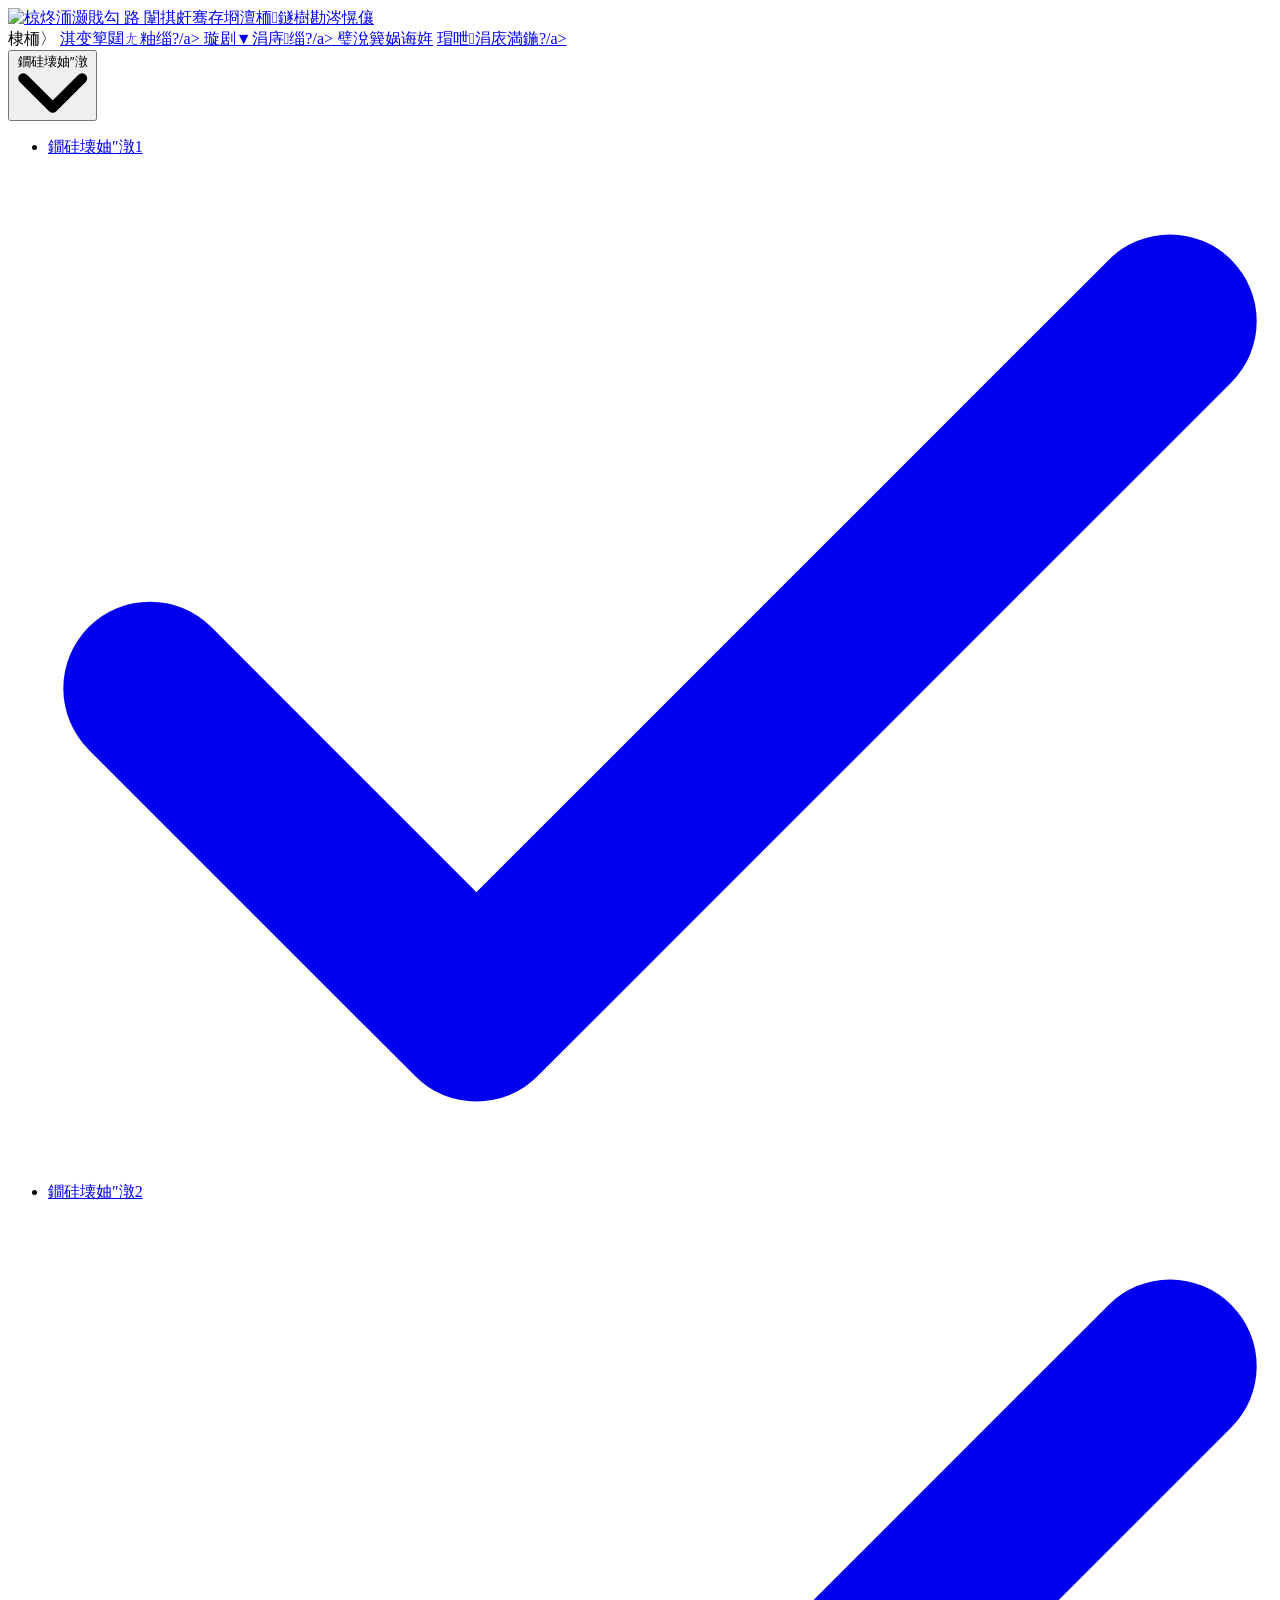
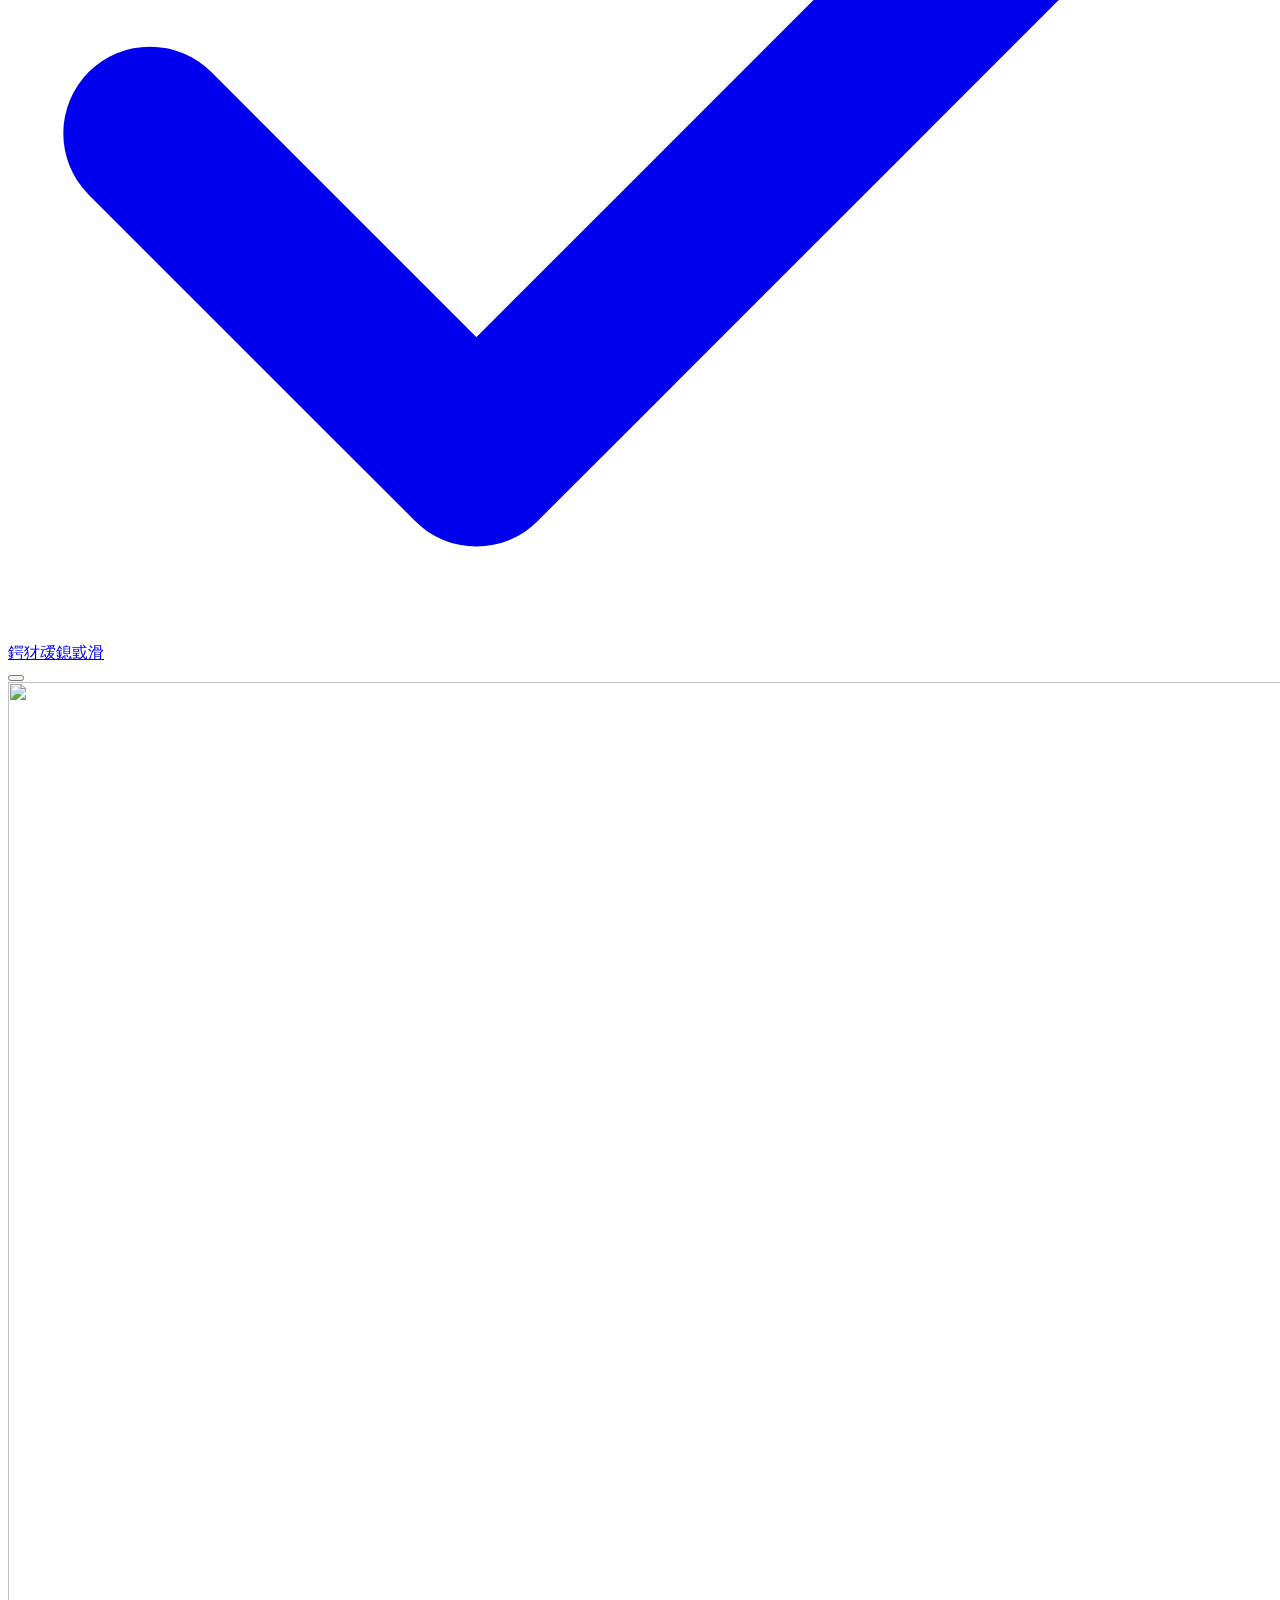
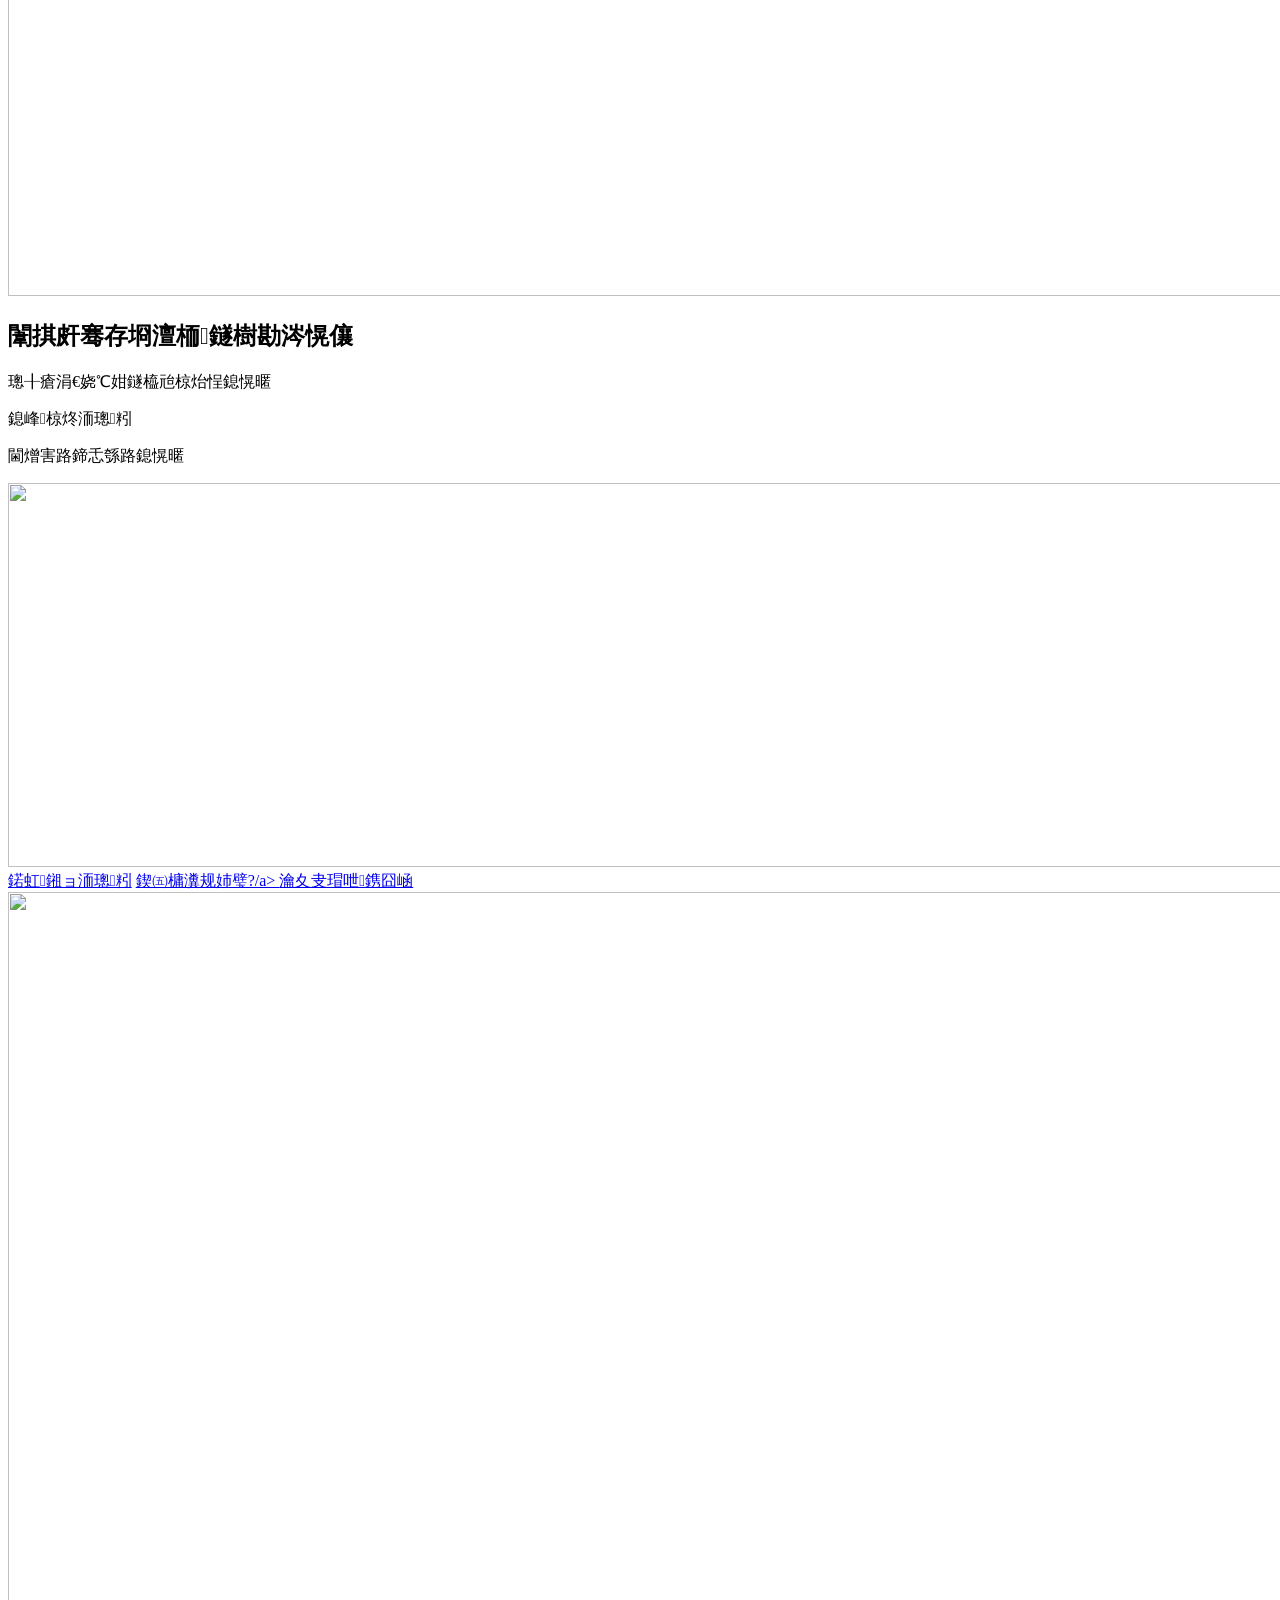
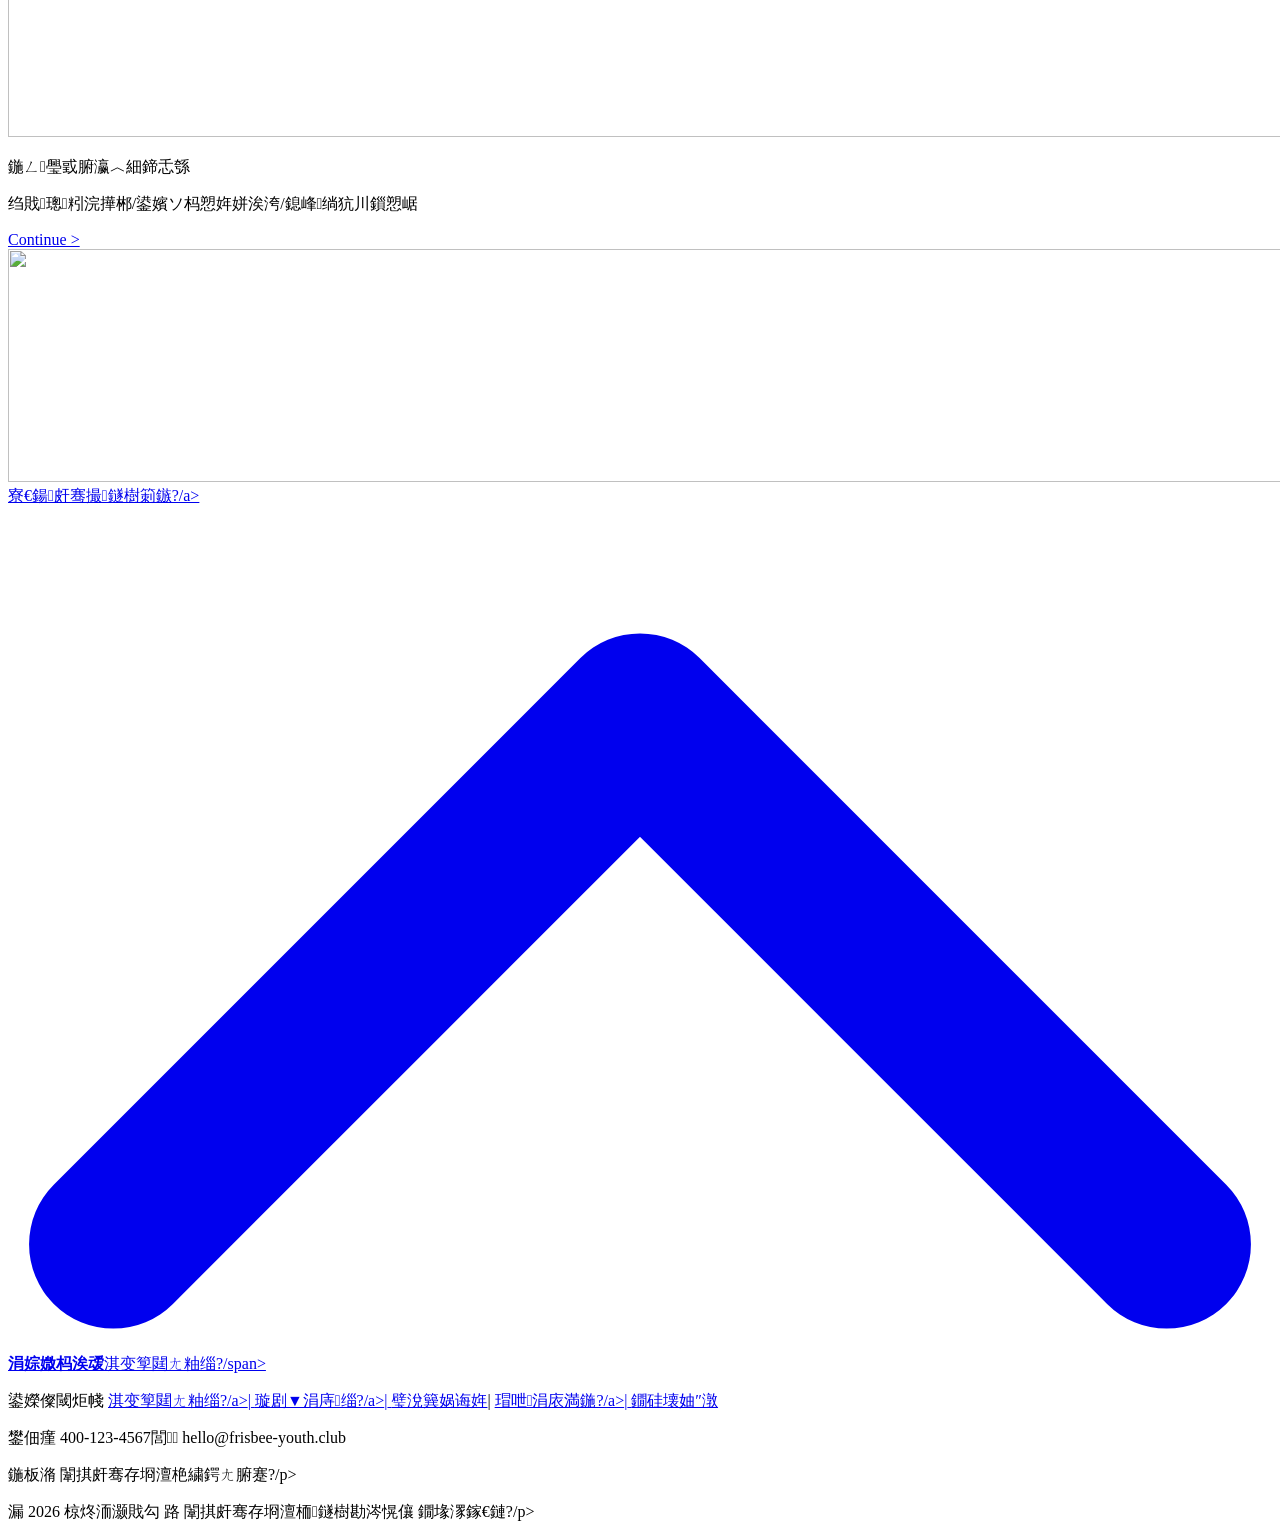
==== commit 96588351: "Add files via upload" ====
--- a/index.html
+++ b/index.html
@@ -1,41 +1,43 @@
-<!DOCTYPE html>
+﻿<!DOCTYPE html>
 <html lang="zh-CN">
 <head>
 <meta charset="UTF-8" />
 <meta name="viewport" content="width=device-width, initial-scale=1" />
-<meta name="description" content="飞盘少年 · 青少年户外飞盘俱乐部：课程与训练、赛事活动、装备与场地、特色模块与加入方式。" />
-<title>飞盘少年 · 青少年户外飞盘俱乐部</title>
-<link rel="stylesheet" href="assets/css/site.css" />
-<link rel="stylesheet" href="assets/css/pages.css" />
+<meta name="description" content="椋炵洏灏戝勾 路 闈掑皯骞存埛澶栭鐩樹勘涔愰儴锛氳绋嬩笌璁粌銆佽禌浜嬫椿鍔ㄣ€佽澶囦笌鍦哄湴銆佺壒鑹叉ā鍧椾笌鍔犲叆鏂瑰紡銆? />
+<title>椋炵洏灏戝勾 路 闈掑皯骞存埛澶栭鐩樹勘涔愰儴</title>
+<link rel="stylesheet" href="资产/css/site.css" />
+<link rel="stylesheet" href="资产/css/pages.css" />
+<link rel="stylesheet" href="资产/css/pages/home.css" />
+<link rel="stylesheet" href="资产/css/pages/transitions.css" />
 </head>
 <body data-page="home">
 
 <header class="header" id="header">
   <div class="header__inner">
-    <a class="brand" href="index.html" aria-label="飞盘少年 · 青少年户外飞盘俱乐部">
-      <img src="assets/psd/logo.png" width="300" height="54" alt="飞盘少年 · 青少年户外飞盘俱乐部" />
+    <a class="brand" href="index.html" aria-label="椋炵洏灏戝勾 路 闈掑皯骞存埛澶栭鐩樹勘涔愰儴">
+      <img src="资产/psd/logo.png" width="300" height="54" alt="椋炵洏灏戝勾 路 闈掑皯骞存埛澶栭鐩樹勘涔愰儴" />
     </a>
 
-    <nav class="nav" id="nav" aria-label="主导航">
-      <a class="nav__link" href="index.html" data-nav="home">首页</a>
-      <a class="nav__link" href="about.html" data-nav="about">俱乐部介绍</a>
-      <a class="nav__link" href="courses.html" data-nav="courses">课程与训练</a>
-      <a class="nav__link" href="events.html" data-nav="events">赛事活动</a>
-      <a class="nav__link" href="gear.html" data-nav="gear">装备与场地</a>
+    <nav class="nav" id="nav" aria-label="涓诲鑸?>
+      <a class="nav__link" href="index.html" data-nav="home">棣栭〉</a>
+      <a class="nav__link" href="about.html" data-nav="about">淇变箰閮ㄤ粙缁?/a>
+      <a class="nav__link" href="courses.html" data-nav="courses">璇剧▼涓庤缁?/a>
+      <a class="nav__link" href="events.html" data-nav="events">璧涗簨娲诲姩</a>
+      <a class="nav__link" href="gear.html" data-nav="gear">瑁呭涓庡満鍦?/a>
 
       <div class="nav__item" id="moduleItem">
         <button class="nav__link nav__toggle" id="moduleToggle" type="button"
                 aria-haspopup="true" aria-expanded="false" aria-controls="moduleMenu" data-nav="modules">
-          特色模块
+          鐗硅壊妯″潡
           <svg class="nav__caret" viewBox="0 0 10 6" aria-hidden="true">
             <path d="M1 1l4 4 4-4" fill="none" stroke="currentColor" stroke-width="1.4" stroke-linecap="round" stroke-linejoin="round" />
           </svg>
         </button>
 
-        <ul class="submenu" id="moduleMenu" role="menu" aria-label="特色模块">
+        <ul class="submenu" id="moduleMenu" role="menu" aria-label="鐗硅壊妯″潡">
           <li role="none">
             <a class="submenu__item" href="module-1.html" role="menuitemradio" aria-checked="false" data-nav="module-1">
-              特色模块1
+              鐗硅壊妯″潡1
               <svg class="submenu__check" viewBox="0 0 12 10" aria-hidden="true">
                 <path d="M1 5.2 4.2 8.4 11 1.6" fill="none" stroke="currentColor" stroke-width="1.7" stroke-linecap="round" stroke-linejoin="round" />
               </svg>
@@ -43,7 +45,7 @@
           </li>
           <li role="none">
             <a class="submenu__item" href="module-2.html" role="menuitemradio" aria-checked="false" data-nav="module-2">
-              特色模块2
+              鐗硅壊妯″潡2
               <svg class="submenu__check" viewBox="0 0 12 10" aria-hidden="true">
                 <path d="M1 5.2 4.2 8.4 11 1.6" fill="none" stroke="currentColor" stroke-width="1.7" stroke-linecap="round" stroke-linejoin="round" />
               </svg>
@@ -52,94 +54,83 @@
         </ul>
       </div>
 
-      <a class="nav__link" href="join.html" data-nav="join">加入我们</a>
+      <a class="nav__link" href="join.html" data-nav="join">鍔犲叆鎴戜滑</a>
     </nav>
 
-    <button class="burger" id="burger" type="button" aria-label="打开菜单" aria-expanded="false" aria-controls="nav">
+    <button class="burger" id="burger" type="button" aria-label="鎵撳紑鑿滃崟" aria-expanded="false" aria-controls="nav">
       <span></span><span></span><span></span>
     </button>
   </div>
 </header>
 
-<main id="top">
-  <section class="home-hero">
-    <div class="container">
-      <p class="page-head__eyebrow">FLYING DISC · YOUTH CLUB</p>
-      <h1 class="home-hero__title">飞盘少年 · 青少年户外飞盘俱乐部</h1>
-      <p class="home-hero__sub">
-        首页设计稿（PSD）到位后，会按 PSD 逐层还原。现在整站的页面结构与跳转已经打通，
-        可以从下面任意入口点进去浏览。
-      </p>
-      <div class="home-hero__actions">
-        <a class="btn btn--auto" href="module-1.html">查看「特色模块1」</a>
-        <a class="btn btn--auto btn--ghost" href="join.html">加入我们</a>
-      </div>
-    </div>
+<main id="top" class="hp">
+  <!-- 棣栧睆锛氭爣棰?+ 涓昏瑙夛紙绱犳潗涓?PSD 闅愯棌鏂囧瓧灞傚悗鐨勫簳鍥撅紝鏂囧瓧涓虹湡瀹?DOM锛?-->
+  <section class="hp-sec hp-hero" aria-labelledby="hp-title">
+    <img class="hp-plate" src="资产/psd/home/hero.png" width="1440" height="1214" alt="" />
+    <h1 class="hp-t" id="hp-title" style="--x:74.6;--y:51.8;--fs:75;--ls:4;--c:#000;--fw:700;">闈掑皯骞存埛澶栭鐩樹勘涔愰儴</h1>
+    <p class="hp-t" style="--x:76;--y:145.8;--fs:38;--ls:1.3;--c:#2b2b2b;">璁╂瘡涓€娆℃姏鐩橀兘椋炲悜鎴愰暱</p>
+    <p class="hp-t" style="--x:410;--y:965.8;--fs:70;--ls:-0.8;--c:#ffffff;--fw:700;">鎴峰椋炵洏璁粌</p>
+    <p class="hp-t" style="--x:575;--y:1057.1;--fs:50;--ls:1.3;--c:#acd95c;--fw:700;">閫熷害路鍗忎綔路鎴愰暱</p>
   </section>
 
-  <section class="home-sitemap">
-    <div class="container">
-      <h2 class="home-sitemap__title">全站页面</h2>
-      <p class="home-sitemap__sub">8 个页面已全部互联，顶部导航、页脚与下拉菜单均可直接跳转。</p>
+  <div class="hp-gap" style="--g:50" aria-hidden="true"></div>
 
-      <div class="entry-grid">
-        <a class="entry" href="about.html">
-          <p class="entry__title">俱乐部介绍</p>
-          <p class="entry__desc">我们是谁、教练团队与俱乐部理念。</p>
-          <p class="entry__more">进入 →</p>
-        </a>
-        <a class="entry" href="courses.html">
-          <p class="entry__title">课程与训练</p>
-          <p class="entry__desc">分级课程、训练安排与上课场地。</p>
-          <p class="entry__more">进入 →</p>
-        </a>
-        <a class="entry" href="events.html">
-          <p class="entry__title">赛事活动</p>
-          <p class="entry__desc">校际联赛、夏冬令营与日常友谊赛。</p>
-          <p class="entry__more">进入 →</p>
-        </a>
-        <a class="entry" href="gear.html">
-          <p class="entry__title">装备与场地</p>
-          <p class="entry__desc">飞盘选购、装备清单与场地指引。</p>
-          <p class="entry__more">进入 →</p>
-        </a>
-        <a class="entry" href="module-1.html">
-          <p class="entry__title">特色模块1</p>
-          <p class="entry__desc">飞盘规则课堂，已按 PSD 完整还原，可作为样板页。</p>
-          <p class="entry__more">已完成 · 进入 →</p>
-        </a>
-        <a class="entry" href="module-2.html">
-          <p class="entry__title">特色模块2</p>
-          <p class="entry__desc">第二个特色内容页，等待设计稿。</p>
-          <p class="entry__more">进入 →</p>
-        </a>
-        <a class="entry" href="join.html">
-          <p class="entry__title">加入我们</p>
-          <p class="entry__desc">报名方式、体验课与会员说明。</p>
-          <p class="entry__more">进入 →</p>
-        </a>
-      </div>
-    </div>
+  <!-- 涓変釜鍏ュ彛鍗?-->
+  <section class="hp-sec">
+    <img class="hp-plate" src="资产/psd/home/cards.png" width="1440" height="384" alt="" />
+    <a class="hp-t hp-t--link" href="courses.html" style="--x:234;--y:51.4;--fs:32;--ls:1.48;--c:#000;--fw:700;">鍩虹鎺ョ洏璁粌</a>
+    <a class="hp-t hp-t--link" href="events.html" style="--x:635.6;--y:51.4;--fs:32;--ls:1.55;--c:#000;--fw:700;">鍥㈤槦瀵规姉璧?/a>
+    <a class="hp-t hp-t--link" href="gear.html" style="--x:1004;--y:53.4;--fs:32;--ls:2.16;--c:#000;--fw:700;">瀹夊叏瑁呭鎸囧崡</a>
   </section>
+
+  <div class="hp-gap" style="--g:38" aria-hidden="true"></div>
+
+  <!-- 鍗忎綔妯箙 -->
+  <section class="hp-sec">
+    <img class="hp-plate" src="资产/psd/home/collab.png" width="1440" height="845" alt="" />
+    <p class="hp-t" style="--x:588;--y:456.1;--fs:50;--ls:0.66;--c:#ffffff;--fw:700;">鍦ㄥ璺戜腑瀛︿細鍗忎綔</p>
+    <p class="hp-t" style="--x:589.4;--y:535.6;--fs:24;--ls:-0.3;--c:#ffffff;">绉戝璁粌浣撶郴/鍙嬪ソ杩愬姩姘涘洿/鎴峰绱犺川鎻愬崌</p>
+    <a class="hp-t hp-t--cta" href="courses.html" style="--x:610;--y:619.4;--fs:24;--ls:2;--c:#ffffff;">Continue &gt;</a>
+  </section>
+
+  <!-- 搴曢儴琛屽姩鍙峰彫 -->
+  <section class="hp-sec">
+    <img class="hp-plate" src="资产/psd/home/cta.png" width="1440" height="233" alt="" />
+    <a class="hp-t hp-t--link" href="join.html" style="--x:458;--y:97.3;--fs:62;--ls:3.6;--c:#040404;--fw:400;">寮€鍚皯骞撮鐩樹箣鏃?/a>
+  </section>
+
+  <!-- 棣栧睆涓婃媺鍏ュ彛锛氬彲瑙佹寜閽?+ 涓婃媺鎵嬪娍 -->
+  <div class="hp-pull" id="homePull">
+    <a class="hp-pull__btn" data-pull-link href="about.html" draggable="false" aria-label="涓婃媺鎴栫偣鍑昏繘鍏ャ€屼勘涔愰儴浠嬬粛銆?>
+      <span class="hp-pull__arrow" aria-hidden="true">
+        <svg viewBox="0 0 12 8" fill="none">
+          <path d="M1 7 6 2l5 5" stroke="currentColor" stroke-width="1.6" stroke-linecap="round" stroke-linejoin="round" />
+        </svg>
+      </span>
+      <span class="hp-pull__label"><strong>涓婃媺杩涘叆</strong><span>淇变箰閮ㄤ粙缁?/span></span>
+    </a>
+    <span class="hp-pull__track" aria-hidden="true"><i class="hp-pull__bar"></i></span>
+  </div>
 </main>
 
 <footer class="footer" id="footer">
   <div class="container">
     <div class="footer__rule"></div>
     <p class="footer__links">
-      友情链接
-      <a href="about.html">俱乐部介绍</a><span>|</span>
-      <a href="courses.html">课程与训练</a><span>|</span>
-      <a href="events.html">赛事活动</a><span>|</span>
-      <a href="gear.html">装备与场地</a><span>|</span>
-      <a href="module-1.html">特色模块</a>
+      鍙嬫儏閾炬帴
+      <a href="about.html">淇变箰閮ㄤ粙缁?/a><span>|</span>
+      <a href="courses.html">璇剧▼涓庤缁?/a><span>|</span>
+      <a href="events.html">璧涗簨娲诲姩</a><span>|</span>
+      <a href="gear.html">瑁呭涓庡満鍦?/a><span>|</span>
+      <a href="module-1.html">鐗硅壊妯″潡</a>
     </p>
-    <p class="footer__row"><span>电话 400-123-4567</span><span>邮箱 hello@frisbee-youth.club</span></p>
-    <p class="footer__addr">地址 青少年户外运动中心</p>
-    <p class="footer__copy">© 2026 飞盘少年 · 青少年户外飞盘俱乐部 版权所有</p>
+    <p class="footer__row"><span>鐢佃瘽 400-123-4567</span><span>閭 hello@frisbee-youth.club</span></p>
+    <p class="footer__addr">鍦板潃 闈掑皯骞存埛澶栬繍鍔ㄤ腑蹇?/p>
+    <p class="footer__copy">漏 2026 椋炵洏灏戝勾 路 闈掑皯骞存埛澶栭鐩樹勘涔愰儴 鐗堟潈鎵€鏈?/p>
   </div>
 </footer>
 
-<script src="assets/js/site.js"></script>
+<script src="资产/js/site.js"></script>
+<script src="资产/js/pages/home.js"></script>
 </body>
 </html>
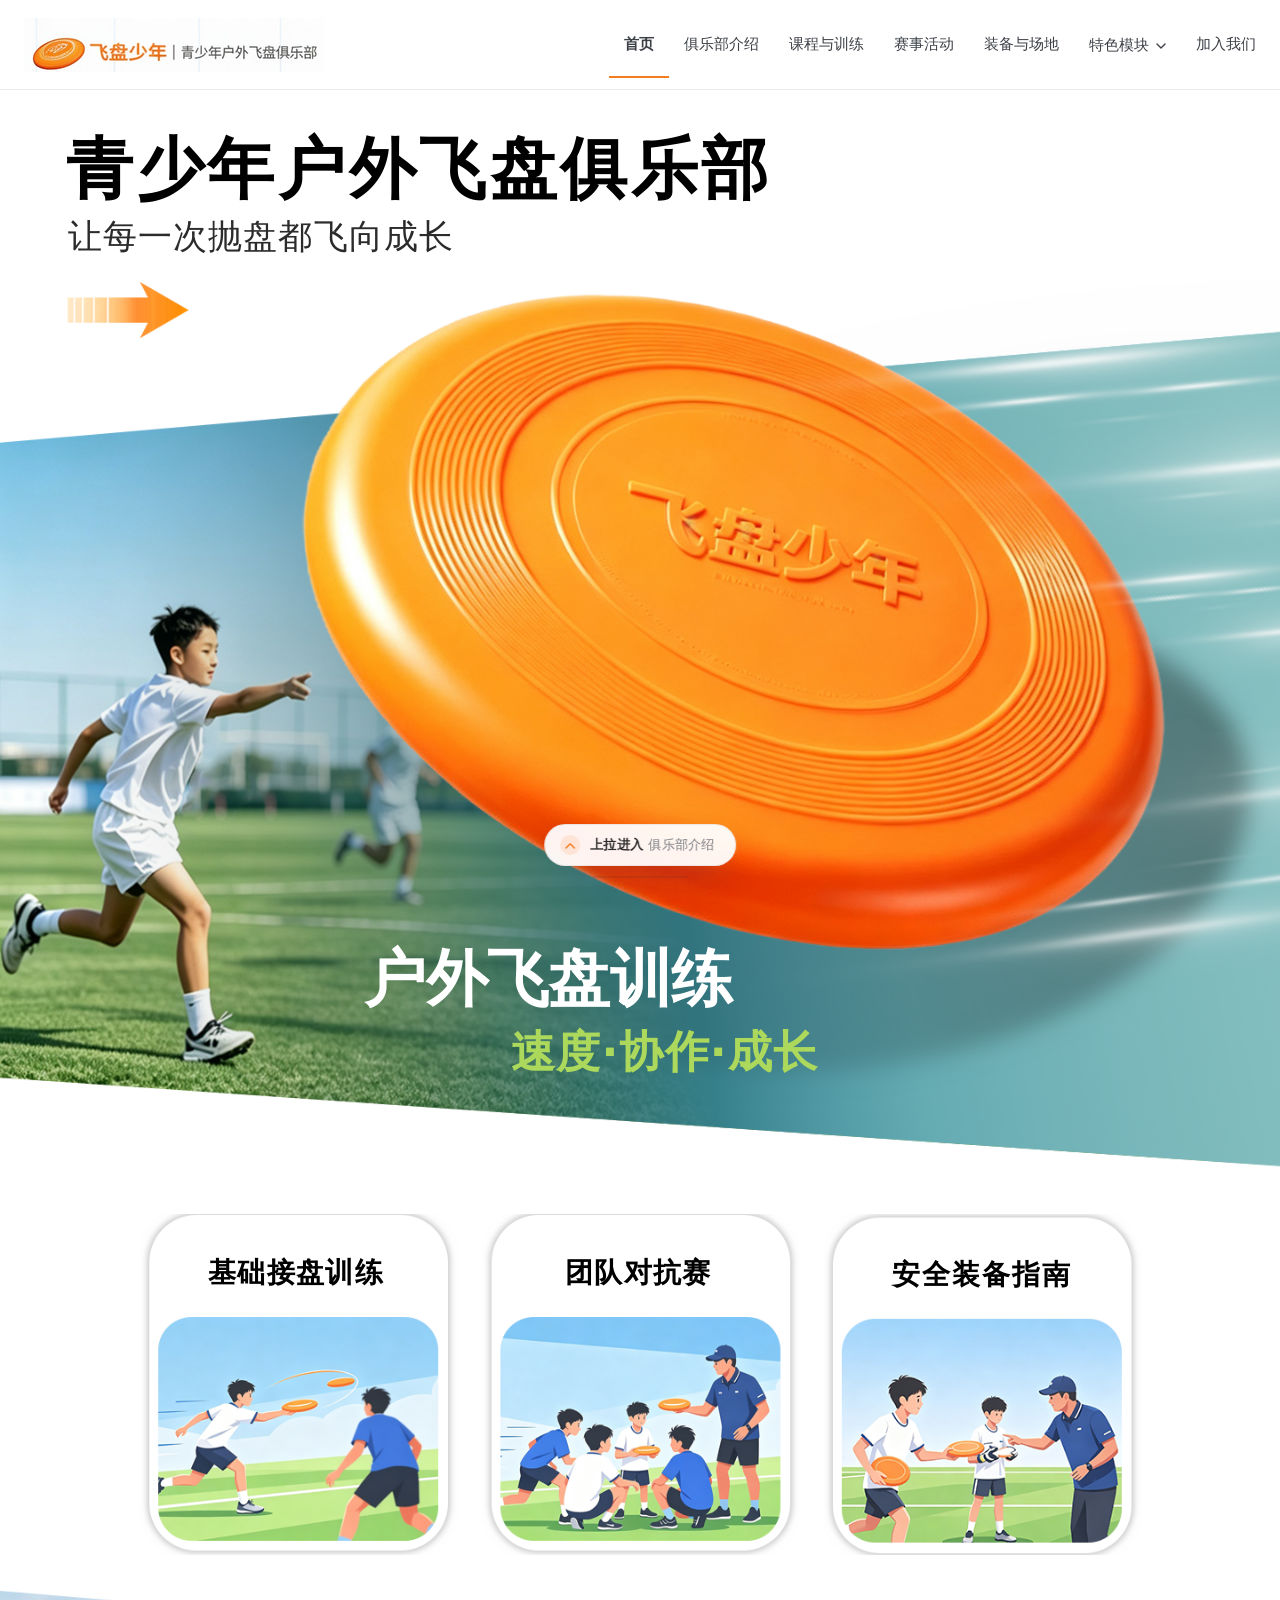
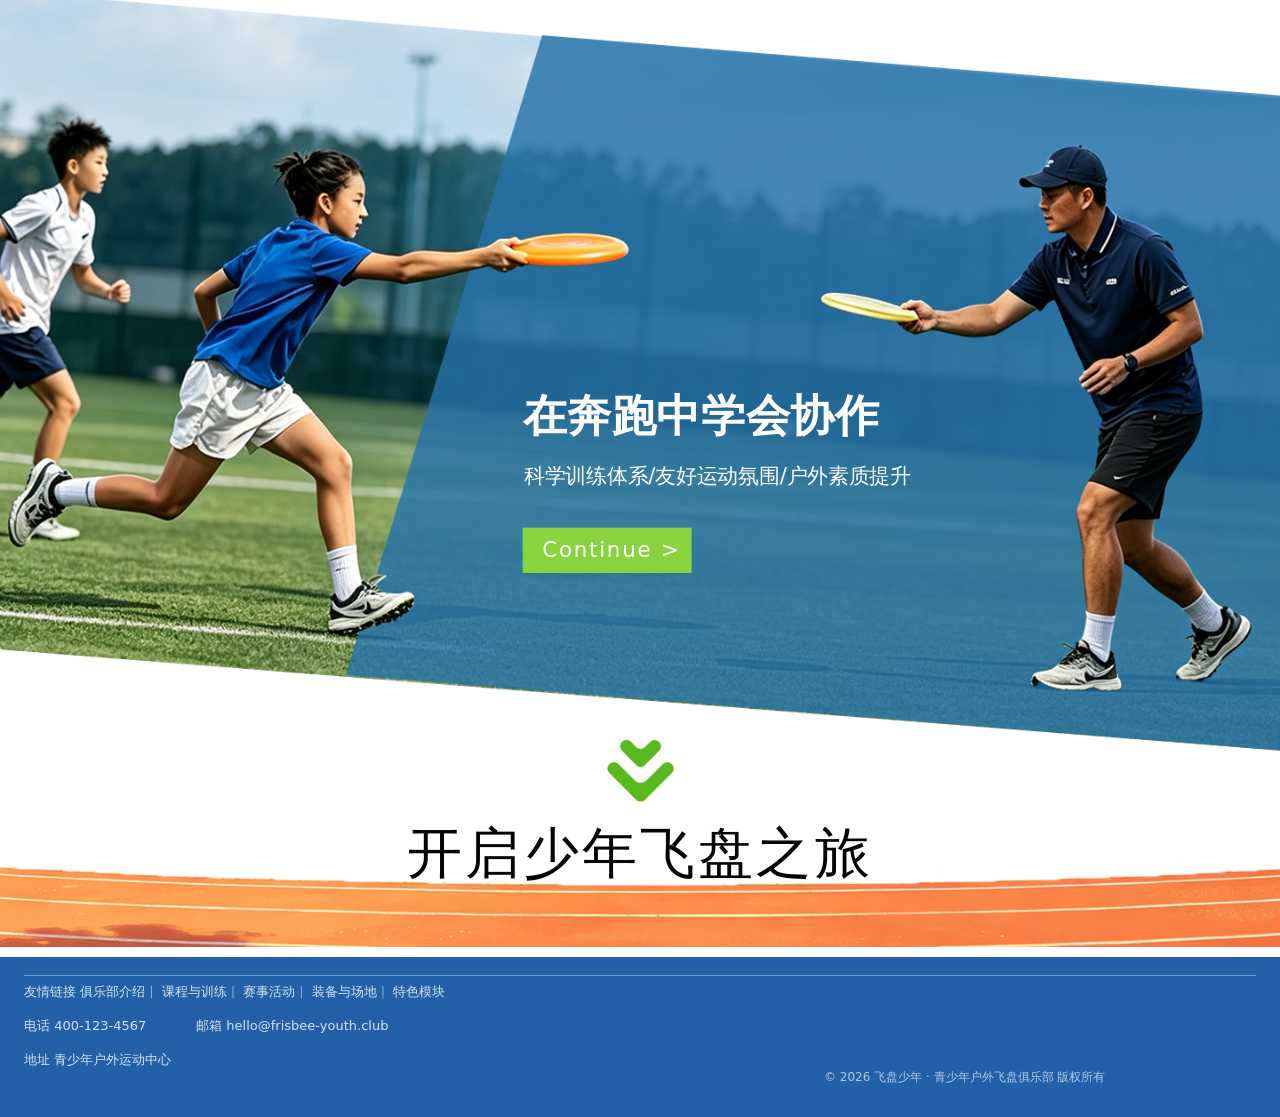
==== commit af443af9: "Add files via upload" ====
--- a/index.html
+++ b/index.html
@@ -1,10 +1,10 @@
-﻿<!DOCTYPE html>
+<!DOCTYPE html>
 <html lang="zh-CN">
 <head>
 <meta charset="UTF-8" />
 <meta name="viewport" content="width=device-width, initial-scale=1" />
-<meta name="description" content="椋炵洏灏戝勾 路 闈掑皯骞存埛澶栭鐩樹勘涔愰儴锛氳绋嬩笌璁粌銆佽禌浜嬫椿鍔ㄣ€佽澶囦笌鍦哄湴銆佺壒鑹叉ā鍧椾笌鍔犲叆鏂瑰紡銆? />
-<title>椋炵洏灏戝勾 路 闈掑皯骞存埛澶栭鐩樹勘涔愰儴</title>
+<meta name="description" content="飞盘少年 · 青少年户外飞盘俱乐部：课程与训练、赛事活动、装备与场地、特色模块与加入方式。" />
+<title>飞盘少年 · 青少年户外飞盘俱乐部</title>
 <link rel="stylesheet" href="资产/css/site.css" />
 <link rel="stylesheet" href="资产/css/pages.css" />
 <link rel="stylesheet" href="资产/css/pages/home.css" />
@@ -14,30 +14,30 @@
 
 <header class="header" id="header">
   <div class="header__inner">
-    <a class="brand" href="index.html" aria-label="椋炵洏灏戝勾 路 闈掑皯骞存埛澶栭鐩樹勘涔愰儴">
-      <img src="资产/psd/logo.png" width="300" height="54" alt="椋炵洏灏戝勾 路 闈掑皯骞存埛澶栭鐩樹勘涔愰儴" />
+    <a class="brand" href="index.html" aria-label="飞盘少年 · 青少年户外飞盘俱乐部">
+      <img src="资产/psd/logo.png" width="300" height="54" alt="飞盘少年 · 青少年户外飞盘俱乐部" />
     </a>
 
-    <nav class="nav" id="nav" aria-label="涓诲鑸?>
-      <a class="nav__link" href="index.html" data-nav="home">棣栭〉</a>
-      <a class="nav__link" href="about.html" data-nav="about">淇变箰閮ㄤ粙缁?/a>
-      <a class="nav__link" href="courses.html" data-nav="courses">璇剧▼涓庤缁?/a>
-      <a class="nav__link" href="events.html" data-nav="events">璧涗簨娲诲姩</a>
-      <a class="nav__link" href="gear.html" data-nav="gear">瑁呭涓庡満鍦?/a>
+    <nav class="nav" id="nav" aria-label="主导航">
+      <a class="nav__link" href="index.html" data-nav="home">首页</a>
+      <a class="nav__link" href="about.html" data-nav="about">俱乐部介绍</a>
+      <a class="nav__link" href="courses.html" data-nav="courses">课程与训练</a>
+      <a class="nav__link" href="events.html" data-nav="events">赛事活动</a>
+      <a class="nav__link" href="gear.html" data-nav="gear">装备与场地</a>
 
       <div class="nav__item" id="moduleItem">
         <button class="nav__link nav__toggle" id="moduleToggle" type="button"
                 aria-haspopup="true" aria-expanded="false" aria-controls="moduleMenu" data-nav="modules">
-          鐗硅壊妯″潡
+          特色模块
           <svg class="nav__caret" viewBox="0 0 10 6" aria-hidden="true">
             <path d="M1 1l4 4 4-4" fill="none" stroke="currentColor" stroke-width="1.4" stroke-linecap="round" stroke-linejoin="round" />
           </svg>
         </button>
 
-        <ul class="submenu" id="moduleMenu" role="menu" aria-label="鐗硅壊妯″潡">
+        <ul class="submenu" id="moduleMenu" role="menu" aria-label="特色模块">
           <li role="none">
             <a class="submenu__item" href="module-1.html" role="menuitemradio" aria-checked="false" data-nav="module-1">
-              鐗硅壊妯″潡1
+              特色模块1
               <svg class="submenu__check" viewBox="0 0 12 10" aria-hidden="true">
                 <path d="M1 5.2 4.2 8.4 11 1.6" fill="none" stroke="currentColor" stroke-width="1.7" stroke-linecap="round" stroke-linejoin="round" />
               </svg>
@@ -45,7 +45,7 @@
           </li>
           <li role="none">
             <a class="submenu__item" href="module-2.html" role="menuitemradio" aria-checked="false" data-nav="module-2">
-              鐗硅壊妯″潡2
+              特色模块2
               <svg class="submenu__check" viewBox="0 0 12 10" aria-hidden="true">
                 <path d="M1 5.2 4.2 8.4 11 1.6" fill="none" stroke="currentColor" stroke-width="1.7" stroke-linecap="round" stroke-linejoin="round" />
               </svg>
@@ -54,60 +54,60 @@
         </ul>
       </div>
 
-      <a class="nav__link" href="join.html" data-nav="join">鍔犲叆鎴戜滑</a>
+      <a class="nav__link" href="join.html" data-nav="join">加入我们</a>
     </nav>
 
-    <button class="burger" id="burger" type="button" aria-label="鎵撳紑鑿滃崟" aria-expanded="false" aria-controls="nav">
+    <button class="burger" id="burger" type="button" aria-label="打开菜单" aria-expanded="false" aria-controls="nav">
       <span></span><span></span><span></span>
     </button>
   </div>
 </header>
 
 <main id="top" class="hp">
-  <!-- 棣栧睆锛氭爣棰?+ 涓昏瑙夛紙绱犳潗涓?PSD 闅愯棌鏂囧瓧灞傚悗鐨勫簳鍥撅紝鏂囧瓧涓虹湡瀹?DOM锛?-->
+  <!-- 首屏：标题 + 主视觉（素材为 PSD 隐藏文字层后的底图，文字为真实 DOM） -->
   <section class="hp-sec hp-hero" aria-labelledby="hp-title">
     <img class="hp-plate" src="资产/psd/home/hero.png" width="1440" height="1214" alt="" />
-    <h1 class="hp-t" id="hp-title" style="--x:74.6;--y:51.8;--fs:75;--ls:4;--c:#000;--fw:700;">闈掑皯骞存埛澶栭鐩樹勘涔愰儴</h1>
-    <p class="hp-t" style="--x:76;--y:145.8;--fs:38;--ls:1.3;--c:#2b2b2b;">璁╂瘡涓€娆℃姏鐩橀兘椋炲悜鎴愰暱</p>
-    <p class="hp-t" style="--x:410;--y:965.8;--fs:70;--ls:-0.8;--c:#ffffff;--fw:700;">鎴峰椋炵洏璁粌</p>
-    <p class="hp-t" style="--x:575;--y:1057.1;--fs:50;--ls:1.3;--c:#acd95c;--fw:700;">閫熷害路鍗忎綔路鎴愰暱</p>
+    <h1 class="hp-t" id="hp-title" style="--x:74.6;--y:51.8;--fs:75;--ls:4;--c:#000;--fw:700;">青少年户外飞盘俱乐部</h1>
+    <p class="hp-t" style="--x:76;--y:145.8;--fs:38;--ls:1.3;--c:#2b2b2b;">让每一次抛盘都飞向成长</p>
+    <p class="hp-t" style="--x:410;--y:965.8;--fs:70;--ls:-0.8;--c:#ffffff;--fw:700;">户外飞盘训练</p>
+    <p class="hp-t" style="--x:575;--y:1057.1;--fs:50;--ls:1.3;--c:#acd95c;--fw:700;">速度·协作·成长</p>
   </section>
 
   <div class="hp-gap" style="--g:50" aria-hidden="true"></div>
 
-  <!-- 涓変釜鍏ュ彛鍗?-->
+  <!-- 三个入口卡 -->
   <section class="hp-sec">
     <img class="hp-plate" src="资产/psd/home/cards.png" width="1440" height="384" alt="" />
-    <a class="hp-t hp-t--link" href="courses.html" style="--x:234;--y:51.4;--fs:32;--ls:1.48;--c:#000;--fw:700;">鍩虹鎺ョ洏璁粌</a>
-    <a class="hp-t hp-t--link" href="events.html" style="--x:635.6;--y:51.4;--fs:32;--ls:1.55;--c:#000;--fw:700;">鍥㈤槦瀵规姉璧?/a>
-    <a class="hp-t hp-t--link" href="gear.html" style="--x:1004;--y:53.4;--fs:32;--ls:2.16;--c:#000;--fw:700;">瀹夊叏瑁呭鎸囧崡</a>
+    <a class="hp-t hp-t--link" href="courses.html" style="--x:234;--y:51.4;--fs:32;--ls:1.48;--c:#000;--fw:700;">基础接盘训练</a>
+    <a class="hp-t hp-t--link" href="events.html" style="--x:635.6;--y:51.4;--fs:32;--ls:1.55;--c:#000;--fw:700;">团队对抗赛</a>
+    <a class="hp-t hp-t--link" href="gear.html" style="--x:1004;--y:53.4;--fs:32;--ls:2.16;--c:#000;--fw:700;">安全装备指南</a>
   </section>
 
   <div class="hp-gap" style="--g:38" aria-hidden="true"></div>
 
-  <!-- 鍗忎綔妯箙 -->
+  <!-- 协作横幅 -->
   <section class="hp-sec">
     <img class="hp-plate" src="资产/psd/home/collab.png" width="1440" height="845" alt="" />
-    <p class="hp-t" style="--x:588;--y:456.1;--fs:50;--ls:0.66;--c:#ffffff;--fw:700;">鍦ㄥ璺戜腑瀛︿細鍗忎綔</p>
-    <p class="hp-t" style="--x:589.4;--y:535.6;--fs:24;--ls:-0.3;--c:#ffffff;">绉戝璁粌浣撶郴/鍙嬪ソ杩愬姩姘涘洿/鎴峰绱犺川鎻愬崌</p>
+    <p class="hp-t" style="--x:588;--y:456.1;--fs:50;--ls:0.66;--c:#ffffff;--fw:700;">在奔跑中学会协作</p>
+    <p class="hp-t" style="--x:589.4;--y:535.6;--fs:24;--ls:-0.3;--c:#ffffff;">科学训练体系/友好运动氛围/户外素质提升</p>
     <a class="hp-t hp-t--cta" href="courses.html" style="--x:610;--y:619.4;--fs:24;--ls:2;--c:#ffffff;">Continue &gt;</a>
   </section>
 
-  <!-- 搴曢儴琛屽姩鍙峰彫 -->
+  <!-- 底部行动号召 -->
   <section class="hp-sec">
     <img class="hp-plate" src="资产/psd/home/cta.png" width="1440" height="233" alt="" />
-    <a class="hp-t hp-t--link" href="join.html" style="--x:458;--y:97.3;--fs:62;--ls:3.6;--c:#040404;--fw:400;">寮€鍚皯骞撮鐩樹箣鏃?/a>
+    <a class="hp-t hp-t--link" href="join.html" style="--x:458;--y:97.3;--fs:62;--ls:3.6;--c:#040404;--fw:400;">开启少年飞盘之旅</a>
   </section>
 
-  <!-- 棣栧睆涓婃媺鍏ュ彛锛氬彲瑙佹寜閽?+ 涓婃媺鎵嬪娍 -->
+  <!-- 首屏上拉入口：可见按钮 + 上拉手势 -->
   <div class="hp-pull" id="homePull">
-    <a class="hp-pull__btn" data-pull-link href="about.html" draggable="false" aria-label="涓婃媺鎴栫偣鍑昏繘鍏ャ€屼勘涔愰儴浠嬬粛銆?>
+    <a class="hp-pull__btn" data-pull-link href="about.html" draggable="false" aria-label="上拉或点击进入「俱乐部介绍」">
       <span class="hp-pull__arrow" aria-hidden="true">
         <svg viewBox="0 0 12 8" fill="none">
           <path d="M1 7 6 2l5 5" stroke="currentColor" stroke-width="1.6" stroke-linecap="round" stroke-linejoin="round" />
         </svg>
       </span>
-      <span class="hp-pull__label"><strong>涓婃媺杩涘叆</strong><span>淇变箰閮ㄤ粙缁?/span></span>
+      <span class="hp-pull__label"><strong>上拉进入</strong><span>俱乐部介绍</span></span>
     </a>
     <span class="hp-pull__track" aria-hidden="true"><i class="hp-pull__bar"></i></span>
   </div>
@@ -117,16 +117,16 @@
   <div class="container">
     <div class="footer__rule"></div>
     <p class="footer__links">
-      鍙嬫儏閾炬帴
-      <a href="about.html">淇变箰閮ㄤ粙缁?/a><span>|</span>
-      <a href="courses.html">璇剧▼涓庤缁?/a><span>|</span>
-      <a href="events.html">璧涗簨娲诲姩</a><span>|</span>
-      <a href="gear.html">瑁呭涓庡満鍦?/a><span>|</span>
-      <a href="module-1.html">鐗硅壊妯″潡</a>
+      友情链接
+      <a href="about.html">俱乐部介绍</a><span>|</span>
+      <a href="courses.html">课程与训练</a><span>|</span>
+      <a href="events.html">赛事活动</a><span>|</span>
+      <a href="gear.html">装备与场地</a><span>|</span>
+      <a href="module-1.html">特色模块</a>
     </p>
-    <p class="footer__row"><span>鐢佃瘽 400-123-4567</span><span>閭 hello@frisbee-youth.club</span></p>
-    <p class="footer__addr">鍦板潃 闈掑皯骞存埛澶栬繍鍔ㄤ腑蹇?/p>
-    <p class="footer__copy">漏 2026 椋炵洏灏戝勾 路 闈掑皯骞存埛澶栭鐩樹勘涔愰儴 鐗堟潈鎵€鏈?/p>
+    <p class="footer__row"><span>电话 400-123-4567</span><span>邮箱 hello@frisbee-youth.club</span></p>
+    <p class="footer__addr">地址 青少年户外运动中心</p>
+    <p class="footer__copy">© 2026 飞盘少年 · 青少年户外飞盘俱乐部 版权所有</p>
   </div>
 </footer>
 
--- a/资产/css/site.css
+++ b/资产/css/site.css
@@ -0,0 +1,1447 @@
+@charset "UTF-8";
+
+/* =========================================================
+   飞盘少年 · 飞盘规则课堂
+   按 PSD（1440×3000）逐层还原
+   ========================================================= */
+
+:root {
+  --orange: #f57c1f;
+  --ink: #2b2b2b;
+  --nav: #3c4046;
+  --sub: #464c54;
+  --gray: #787c82;
+  --gray-2: #5a5e64;
+  --gray-3: #6e747c;
+  --line: #eaeaea;
+  --sec: #f7f9fb;
+  --card: #f6f8fb;
+  --blue: #2360a8;
+  --f-text: #d6e4f5;
+  --f-copy: #b2c8e4;
+  --note-bg: #f3f9e6;
+  --note-title: #4c6b1e;
+  --note-desc: #6e8250;
+  --green: #a8d23f;
+
+  --container: 1240px;
+  --ease: cubic-bezier(0.22, 0.68, 0.24, 1);
+}
+
+*,
+*::before,
+*::after {
+  box-sizing: border-box;
+}
+
+html {
+  -webkit-text-size-adjust: 100%;
+  scroll-behavior: smooth;
+  scroll-padding-top: 100px;
+}
+
+body {
+  margin: 0;
+  font-family: "Microsoft YaHei", "PingFang SC", "Hiragino Sans GB", "Noto Sans SC",
+    system-ui, sans-serif;
+  font-size: 16px;
+  line-height: 1.7;
+  color: var(--ink);
+  background: #fff;
+  -webkit-font-smoothing: antialiased;
+  overflow-x: hidden;
+}
+
+h1,
+h2,
+h3,
+h4,
+p,
+figure,
+ul,
+ol {
+  margin: 0;
+}
+
+ul,
+ol {
+  padding: 0;
+  list-style: none;
+}
+
+a {
+  color: inherit;
+  text-decoration: none;
+}
+
+img,
+svg {
+  display: block;
+  max-width: 100%;
+}
+
+button {
+  font: inherit;
+  color: inherit;
+  border: 0;
+  background: none;
+  cursor: pointer;
+}
+
+::selection {
+  background: rgba(245, 124, 31, 0.18);
+}
+
+:focus-visible {
+  outline: 2px solid var(--orange);
+  outline-offset: 3px;
+}
+
+.container {
+  width: min(100% - 48px, var(--container));
+  margin-inline: auto;
+}
+
+.sr-only {
+  position: absolute;
+  width: 1px;
+  height: 1px;
+  margin: -1px;
+  padding: 0;
+  overflow: hidden;
+  clip: rect(0 0 0 0);
+  white-space: nowrap;
+  border: 0;
+}
+
+/* 插图自带浅色底，按原样叠放 */
+
+/* ---------- 标题组 ---------- */
+.h2 {
+  font-size: 32px;
+  line-height: 1;
+  font-weight: 700;
+  letter-spacing: 0;
+  color: var(--ink);
+}
+
+.sub {
+  margin-top: 13px;
+  font-size: 16px;
+  line-height: 1.06;
+  color: var(--gray);
+}
+
+/* =========================================================
+   顶部导航
+   ========================================================= */
+.header {
+  position: sticky;
+  top: 0;
+  z-index: 60;
+  height: 90px;
+  background: #fff;
+  border-bottom: 1px solid var(--line);
+  transition: box-shadow 0.3s var(--ease);
+}
+
+.header.is-stuck {
+  box-shadow: 0 6px 24px rgba(31, 74, 128, 0.08);
+}
+
+.header__inner {
+  width: min(100% - 48px, 1280px);
+  height: 100%;
+  margin-inline: auto;
+  display: flex;
+  align-items: center;
+  justify-content: space-between;
+  gap: 24px;
+}
+
+.brand {
+  display: block;
+  flex: 0 0 auto;
+}
+
+.brand img {
+  width: 300px;
+  height: 54px;
+  transition: transform 0.45s var(--ease);
+}
+
+.brand:hover img {
+  transform: translateY(-1px);
+}
+
+.nav {
+  display: flex;
+  align-items: center;
+  gap: 30px;
+}
+
+.nav__link {
+  position: relative;
+  font-size: 15px;
+  line-height: 1;
+  color: var(--nav);
+  white-space: nowrap;
+  padding: 4px 0;
+  transition: color 0.25s;
+}
+
+.nav__link:hover {
+  color: var(--orange);
+}
+
+.nav__link.is-active {
+  color: var(--nav);
+  font-weight: 700;
+}
+
+.nav__link.is-active::after {
+  content: "";
+  position: absolute;
+  left: 50%;
+  bottom: -22px;
+  width: 60px;
+  height: 2px;
+  background: var(--orange);
+  transform: translateX(-50%);
+}
+
+/* ---------- 特色模块：可展开的下拉选择 ---------- */
+.nav__item {
+  position: relative;
+}
+
+.nav__toggle {
+  display: inline-flex;
+  align-items: center;
+  gap: 7px;
+}
+
+.nav__caret {
+  width: 10px;
+  height: 6px;
+  margin-top: 1px;
+  transition: transform 0.28s var(--ease);
+}
+
+.nav__item.is-open .nav__caret {
+  transform: rotate(180deg);
+}
+
+.nav__item.is-open .nav__toggle {
+  color: var(--orange);
+}
+
+.submenu {
+  position: absolute;
+  top: calc(100% + 16px);
+  left: 50%;
+  z-index: 70;
+  min-width: 172px;
+  padding: 8px;
+  background: #fff;
+  border-radius: 10px;
+  box-shadow: 0 20px 44px -14px rgba(31, 74, 128, 0.35),
+    0 2px 8px rgba(31, 74, 128, 0.06);
+  opacity: 0;
+  visibility: hidden;
+  transform: translate(-50%, -8px);
+  transition: opacity 0.24s var(--ease), transform 0.24s var(--ease),
+    visibility 0.24s;
+}
+
+.submenu::before {
+  content: "";
+  position: absolute;
+  top: -5px;
+  left: 50%;
+  width: 10px;
+  height: 10px;
+  margin-left: -5px;
+  background: #fff;
+  border-radius: 2px;
+  transform: rotate(45deg);
+}
+
+.nav__item.is-open .submenu {
+  opacity: 1;
+  visibility: visible;
+  transform: translate(-50%, 0);
+}
+
+.submenu__item {
+  display: flex;
+  align-items: center;
+  justify-content: space-between;
+  gap: 18px;
+  width: 100%;
+  padding: 10px 12px;
+  border-radius: 6px;
+  font-size: 14px;
+  line-height: 1;
+  color: var(--nav);
+  text-align: left;
+  white-space: nowrap;
+  transition: background 0.2s, color 0.2s;
+}
+
+.submenu__item:hover {
+  background: var(--sec);
+  color: var(--orange);
+}
+
+.submenu__item.is-selected {
+  background: #fff6ee;
+  color: var(--orange);
+  font-weight: 700;
+}
+
+.submenu__check {
+  width: 12px;
+  height: 10px;
+  flex: 0 0 auto;
+  opacity: 0;
+  transition: opacity 0.2s;
+}
+
+.submenu__item.is-selected .submenu__check {
+  opacity: 1;
+}
+
+.burger {
+  display: none;
+  width: 40px;
+  height: 40px;
+  position: relative;
+  flex: 0 0 auto;
+}
+
+.burger span {
+  position: absolute;
+  left: 9px;
+  width: 22px;
+  height: 2px;
+  border-radius: 2px;
+  background: var(--ink);
+  transition: transform 0.32s var(--ease), opacity 0.2s;
+}
+
+.burger span:nth-child(1) {
+  top: 13px;
+}
+.burger span:nth-child(2) {
+  top: 19px;
+}
+.burger span:nth-child(3) {
+  top: 25px;
+}
+
+body.nav-open .burger span:nth-child(1) {
+  transform: translateY(6px) rotate(45deg);
+}
+body.nav-open .burger span:nth-child(2) {
+  opacity: 0;
+}
+body.nav-open .burger span:nth-child(3) {
+  transform: translateY(-6px) rotate(-45deg);
+}
+
+/* =========================================================
+   首屏
+   ========================================================= */
+.hero {
+  position: relative;
+  height: 540px;
+  overflow: hidden;
+  /* 与插画左缘同色，宽屏时左右无缝衔接 */
+  background: linear-gradient(
+    180deg,
+    #92d6fb 0%,
+    #a6dcfe 22%,
+    #b7e5fd 44%,
+    #c4e9fc 59%,
+    #d1eefe 74%,
+    #d7f2fd 89%,
+    #e1f3fd 100%
+  );
+}
+
+/* 插画底图：右对齐、按高度铺满；宽屏多出的宽度交给左侧渐隐与底色补 */
+.hero__art {
+  position: absolute;
+  right: 0;
+  bottom: 0;
+  width: 1440px;
+  height: 540px;
+  background: url("../psd/hero-art.png") right bottom / auto 100% no-repeat;
+}
+
+/* 左侧白色渐隐（PSD 里的 02b 图层），宽屏时自然向右延伸，不会被裁掉 */
+.hero__fade {
+  position: absolute;
+  left: 0;
+  top: 0;
+  z-index: 1;
+  width: 100%;
+  height: 100%;
+  background: url("../psd/hero-fade.png") left top / auto 100% no-repeat;
+  pointer-events: none;
+}
+
+.hero__inner {
+  position: relative;
+  z-index: 2;
+  width: min(100% - 48px, var(--container));
+  margin-inline: auto;
+  padding: 107px 0 0 20px;
+}
+
+.hero__eyebrow {
+  font-size: 12px;
+  line-height: 1;
+  font-weight: 700;
+  letter-spacing: 0.6px;
+  color: var(--orange);
+  text-transform: uppercase;
+}
+
+.hero__title {
+  margin-top: 12px;
+  font-size: 56px;
+  line-height: 1;
+  font-weight: 700;
+  letter-spacing: 0;
+  color: var(--ink);
+}
+
+.hero__title em {
+  font-style: normal;
+  color: var(--orange);
+}
+
+.hero__sub {
+  margin-top: 23px;
+  font-size: 18px;
+  line-height: 1.06;
+  letter-spacing: 0.6px;
+  color: var(--sub);
+}
+
+.btn {
+  display: inline-flex;
+  align-items: center;
+  gap: 10px;
+  width: 170px;
+  height: 50px;
+  margin-top: 44px;
+  padding-left: 26px;
+  border-radius: 3px;
+  background: var(--orange);
+  color: #fff;
+  font-size: 17px;
+  font-weight: 700;
+  letter-spacing: 1px;
+  transition: background 0.3s, transform 0.3s var(--ease),
+    box-shadow 0.3s var(--ease);
+}
+
+.btn:hover {
+  background: #ec6f0e;
+  transform: translateY(-2px);
+  box-shadow: 0 12px 24px -10px rgba(245, 124, 31, 0.7);
+}
+
+.btn svg {
+  width: 20px;
+  height: 8px;
+  transition: transform 0.3s var(--ease);
+}
+
+.btn:hover svg {
+  transform: translateX(4px);
+}
+
+/* =========================================================
+   比赛场地图解
+   ========================================================= */
+.sec-field {
+  padding: 46px 0 10px;
+  background: var(--sec);
+}
+
+.field {
+  display: grid;
+  grid-template-columns: minmax(0, 820px) 206px;
+  justify-content: space-between;
+  align-items: start;
+  padding-right: 74px;
+}
+
+.defs {
+  display: grid;
+  gap: 28px;
+  margin-top: 49px;
+}
+
+.defs li {
+  font-size: 14px;
+  line-height: 1;
+  color: var(--gray-2);
+}
+
+.stats {
+  display: grid;
+  grid-template-columns: repeat(3, 240px);
+  gap: 20px;
+  margin-top: 34px;
+}
+
+.stat {
+  height: 92px;
+  padding: 16px 20px 0;
+  background: #fff;
+  border-radius: 4px;
+}
+
+.stat__num {
+  font-size: 24px;
+  line-height: 1;
+  font-weight: 700;
+  color: var(--orange);
+}
+
+.stat__label {
+  margin-top: 22px;
+  font-size: 12px;
+  line-height: 1;
+  color: var(--gray);
+}
+
+.field__art {
+  width: 206px;
+  margin-top: 14px;
+}
+
+.field__art img {
+  width: 206px;
+  height: 400px;
+}
+
+/* =========================================================
+   基础比赛规则
+   ========================================================= */
+.sec-rules {
+  padding: 28px 0 0;
+}
+
+.rules {
+  display: grid;
+  grid-template-columns: repeat(4, 290px);
+  gap: 20px;
+  justify-content: center;
+  margin-top: 41px;
+}
+
+.rule {
+  position: relative;
+  height: 280px;
+  background: var(--card);
+  border-radius: 8px;
+  transition: transform 0.4s var(--ease), box-shadow 0.4s var(--ease);
+}
+
+.rule:hover {
+  transform: translateY(-6px);
+  box-shadow: 0 18px 40px -18px rgba(31, 74, 128, 0.35);
+}
+
+.rule img {
+  position: absolute;
+  top: 26px;
+  height: auto;
+}
+
+.rule:nth-child(1) img {
+  left: 25px;
+  width: 200px;
+}
+.rule:nth-child(2) img {
+  left: 60px;
+  width: 140px;
+}
+.rule:nth-child(3) img {
+  left: 57px;
+  width: 144px;
+}
+.rule:nth-child(4) img {
+  left: 38px;
+  width: 178px;
+}
+
+.rule__title {
+  position: absolute;
+  left: 24px;
+  top: 138px;
+  font-size: 20px;
+  line-height: 1;
+  font-weight: 700;
+  color: var(--ink);
+}
+
+.rule__desc {
+  position: absolute;
+  left: 24px;
+  top: 178px;
+  font-size: 13px;
+  line-height: 18px;
+  color: var(--gray);
+}
+
+/* =========================================================
+   常见犯规判罚
+   ========================================================= */
+.sec-fouls {
+  padding: 66px 0 38px;
+}
+
+.fouls {
+  display: grid;
+  grid-template-columns: minmax(0, 1fr) 178px;
+  align-items: start;
+  padding-right: 99px;
+}
+
+.foul-grid {
+  display: grid;
+  grid-template-columns: 460px 1fr;
+  margin-top: 30px;
+}
+
+.foul {
+  display: grid;
+  grid-template-columns: 22px 118px 1fr;
+  align-items: center;
+  height: 62px;
+  font-size: 13px;
+  line-height: 1;
+}
+
+.foul::before {
+  content: "";
+  width: 9px;
+  height: 9px;
+  background: var(--orange);
+}
+
+.foul__name {
+  font-size: 15px;
+  font-weight: 700;
+  color: var(--nav);
+}
+
+.foul__desc {
+  color: var(--gray);
+}
+
+.foul-fig {
+  margin-top: 61px;
+  width: 178px;
+  text-align: center;
+}
+
+.foul-fig img {
+  width: 119px;
+  height: 130px;
+  margin-left: 16px;
+}
+
+.foul-fig figcaption {
+  margin-top: 22px;
+  font-size: 12px;
+  line-height: 1.1;
+  color: var(--gray);
+}
+
+/* =========================================================
+   场上手势图解
+   ========================================================= */
+.sec-gestures {
+  height: 380px;
+  padding: 38px 0 0;
+  background: var(--sec);
+}
+
+.gestures {
+  display: grid;
+  grid-template-columns: repeat(3, 1fr);
+  column-gap: 0;
+  margin-top: 10px;
+}
+
+.gest {
+  display: flex;
+  align-items: flex-start;
+  height: 141px;
+  padding-left: 0;
+}
+
+.gest__art {
+  flex: 0 0 auto;
+  display: flex;
+  justify-content: flex-start;
+}
+
+.gest img {
+  display: block;
+  height: 130px;
+  width: auto;
+  transition: transform 0.4s var(--ease);
+}
+
+.gest:hover img {
+  transform: translateY(-4px);
+}
+
+.gest__label {
+  margin-top: 81px;
+  font-size: 15px;
+  line-height: 1;
+  color: var(--ink);
+  white-space: nowrap;
+}
+
+.gest:nth-child(n + 4) .gest__label {
+  margin-top: 50px;
+}
+
+/* 三列各自的缩进与图位宽度（对齐 PSD 坐标） */
+.gest:nth-child(1) .gest__art,
+.gest:nth-child(4) .gest__art {
+  width: 135px;
+}
+
+/* 原作中六张手势图的基线并不统一，按 PSD 逐个微调 */
+.gest:nth-child(1) img {
+  margin-top: 14px;
+}
+.gest:nth-child(2) img {
+  margin-top: 9px;
+}
+.gest:nth-child(6) img {
+  margin-top: 5px;
+}
+.gest:nth-child(2) .gest__art,
+.gest:nth-child(5) .gest__art {
+  width: 139px;
+}
+.gest:nth-child(3) .gest__art,
+.gest:nth-child(6) .gest__art {
+  width: 196px;
+}
+
+.gest:nth-child(2),
+.gest:nth-child(5) {
+  padding-left: 26px;
+}
+
+.gest:nth-child(3),
+.gest:nth-child(6) {
+  padding-left: 31px;
+}
+
+/* =========================================================
+   飞盘精神
+   ========================================================= */
+.sec-spirit {
+  padding: 39px 0 2px;
+}
+
+.spirit {
+  display: grid;
+  grid-template-columns: 616px 560px;
+  justify-content: space-between;
+}
+
+.spirit__stage {
+  position: relative;
+  width: 616px;
+  height: 472px;
+  margin: 35px 0 0 -44px;
+}
+
+.spirit__disc {
+  position: absolute;
+  left: 220px;
+  top: 195px;
+  width: 190px;
+  height: 155px;
+  z-index: 4;
+}
+
+.spirit__disc img {
+  width: 190px;
+  height: 155px;
+}
+
+.s-card {
+  position: absolute;
+  z-index: 3;
+  background-repeat: no-repeat;
+  background-position: center;
+  background-size: 100% 100%;
+}
+
+.s-card--respect {
+  left: 199px;
+  top: 0;
+  width: 222px;
+  height: 188px;
+  background-image: url("../psd/card-respect.png");
+}
+
+.s-card--talk {
+  left: 0;
+  top: 248px;
+  width: 252px;
+  height: 222px;
+  background-image: url("../psd/card-talk.png");
+  z-index: 2;
+}
+
+.s-card--self {
+  left: 368px;
+  top: 255px;
+  width: 248px;
+  height: 217px;
+  background-image: url("../psd/card-self.png");
+  z-index: 2;
+}
+
+.s-card__text {
+  position: absolute;
+  inset: 0;
+  text-align: center;
+  transform-origin: 50% 50%;
+}
+
+.s-card--talk .s-card__text {
+  transform: rotate(-10deg);
+}
+
+.s-card--self .s-card__text {
+  transform: rotate(8deg);
+}
+
+.s-card__title {
+  position: absolute;
+  left: 0;
+  right: 0;
+  font-size: 14px;
+  line-height: 1;
+  font-weight: 700;
+  color: var(--ink);
+}
+
+.s-card__desc {
+  position: absolute;
+  left: 0;
+  right: 0;
+  font-size: 9.5px;
+  line-height: 14px;
+  color: var(--gray-3);
+}
+
+.s-card--respect .s-card__title {
+  top: 113px;
+}
+.s-card--respect .s-card__desc {
+  top: 136px;
+}
+.s-card--talk .s-card__title {
+  top: 119px;
+}
+.s-card--talk .s-card__desc {
+  top: 142px;
+}
+.s-card--self .s-card__title {
+  top: 109px;
+}
+.s-card--self .s-card__desc {
+  top: 132px;
+}
+
+.spirit__body {
+  padding-top: 92px;
+}
+
+.spirit__lead {
+  width: 380px;
+  font-size: 14px;
+  line-height: 21.3px;
+  color: var(--gray-2);
+  text-indent: 28px;
+}
+
+.spirit-list {
+  display: grid;
+  gap: 30px;
+  margin-top: 54px;
+}
+
+.spirit-list li {
+  display: grid;
+  grid-template-columns: 10px 1fr;
+  column-gap: 14px;
+  padding-left: 20px;
+}
+
+.spirit-list li::before {
+  content: "";
+  width: 10px;
+  height: 10px;
+  margin-top: 3px;
+  background: var(--green);
+}
+
+.spirit-list__title {
+  font-size: 15px;
+  line-height: 1;
+  font-weight: 700;
+  color: var(--ink);
+}
+
+.spirit-list__desc {
+  margin-top: 9px;
+  font-size: 12.5px;
+  line-height: 1.1;
+  color: var(--gray-3);
+}
+
+.note {
+  margin-top: 39px;
+  height: 100px;
+  padding: 27px 0 0 45px;
+  background: var(--note-bg);
+}
+
+.note__title {
+  font-size: 16px;
+  line-height: 1;
+  font-weight: 700;
+  color: var(--note-title);
+  letter-spacing: 0.5px;
+}
+
+.note__desc {
+  margin-top: 9px;
+  font-size: 12px;
+  line-height: 1;
+  color: var(--note-desc);
+}
+
+/* =========================================================
+   页脚
+   ========================================================= */
+.footer {
+  position: relative;
+  height: 160px;
+  margin-top: 10px;
+  padding-top: 18px;
+  background: var(--blue);
+  color: var(--f-text);
+}
+
+.footer__rule {
+  height: 1px;
+  background: rgba(255, 255, 255, 0.35);
+}
+
+.footer__links,
+.footer__row,
+.footer__addr {
+  font-size: 13px;
+  line-height: 1;
+}
+
+.footer__links {
+  margin-top: 9px;
+}
+
+.footer__row {
+  margin-top: 21px;
+  display: flex;
+  gap: 50px;
+}
+
+.footer__addr {
+  margin-top: 21px;
+}
+
+.footer .container {
+  position: relative;
+}
+
+.footer__copy {
+  position: absolute;
+  left: 800px;
+  top: 96px;
+  font-size: 12px;
+  line-height: 1;
+  color: var(--f-copy);
+}
+
+.footer__links a {
+  transition: color 0.25s;
+}
+
+.footer__links a:hover {
+  color: #fff;
+}
+
+.footer__links span {
+  color: rgba(255, 255, 255, 0.45);
+  margin: 0 4px;
+}
+
+/* =========================================================
+   入场动画
+   ========================================================= */
+.reveal {
+  opacity: 0;
+  transform: translateY(18px);
+  transition: opacity 0.75s var(--ease), transform 0.75s var(--ease);
+  transition-delay: var(--d, 0s);
+}
+
+.reveal.is-in {
+  opacity: 1;
+  transform: none;
+}
+
+/* =========================================================
+   响应式
+   ========================================================= */
+@media (max-width: 1330px) {
+  .field {
+    grid-template-columns: minmax(0, 1fr) 206px;
+    gap: 40px;
+  }
+
+  .foul-grid {
+    grid-template-columns: 1fr 1fr;
+  }
+
+  .spirit {
+    grid-template-columns: 616px minmax(0, 1fr);
+    gap: 40px;
+  }
+}
+
+@media (max-width: 1180px) {
+  .rules {
+    grid-template-columns: repeat(4, 1fr);
+    gap: 16px;
+  }
+
+  .rule {
+    height: auto;
+    padding-bottom: 26px;
+  }
+
+  .rule img {
+    position: static;
+    width: 100% !important;
+    max-width: 200px;
+    height: auto;
+    margin: 20px 0 0 20px;
+  }
+
+  .rule__title {
+    position: static;
+    margin: 20px 20px 0;
+  }
+
+  .rule__desc {
+    position: static;
+    margin: 8px 20px 0;
+  }
+
+  .spirit {
+    grid-template-columns: 1fr;
+    gap: 24px;
+  }
+
+  .spirit__stage {
+    margin-left: 0;
+    zoom: 0.75;
+  }
+
+  .spirit__body {
+    padding-top: 0;
+  }
+}
+
+@media (max-width: 1000px) {
+  .gestures {
+    grid-template-columns: repeat(2, 1fr);
+    row-gap: 8px;
+  }
+
+  .gest:nth-child(n) {
+    padding-left: 0;
+  }
+
+  .gest:nth-child(n) .gest__art {
+    width: 140px;
+  }
+}
+
+@media (max-width: 900px) {
+  .nav {
+    position: absolute;
+    top: 90px;
+    left: 0;
+    right: 0;
+    flex-direction: column;
+    align-items: stretch;
+    gap: 0;
+    padding: 8px 24px 18px;
+    background: #fff;
+    border-bottom: 1px solid var(--line);
+    box-shadow: 0 16px 28px -20px rgba(31, 74, 128, 0.4);
+    opacity: 0;
+    visibility: hidden;
+    transform: translateY(-8px);
+    transition: opacity 0.3s var(--ease), transform 0.3s var(--ease),
+      visibility 0.3s;
+  }
+
+  body.nav-open .nav {
+    opacity: 1;
+    visibility: visible;
+    transform: none;
+  }
+
+  .nav__link {
+    padding: 13px 2px;
+    border-bottom: 1px solid var(--sec);
+    font-size: 15px;
+  }
+
+  .nav__link.is-active::after {
+    display: none;
+  }
+
+  /* 移动端：下拉在抽屉内展开为折叠列表 */
+  .nav__item {
+    width: 100%;
+  }
+
+  .nav__toggle {
+    display: flex;
+    width: 100%;
+    align-items: center;
+    justify-content: space-between;
+    padding: 13px 2px;
+    border-bottom: 1px solid var(--sec);
+    font-size: 15px;
+  }
+
+  .nav__toggle::after {
+    display: none;
+  }
+
+  .submenu {
+    position: static;
+    display: none;
+    width: 100%;
+    min-width: 0;
+    padding: 4px 0 8px 12px;
+    box-shadow: none;
+    border-radius: 0;
+    opacity: 1;
+    visibility: visible;
+    transform: none;
+    transition: none;
+  }
+
+  .submenu::before {
+    display: none;
+  }
+
+  .nav__item.is-open .submenu {
+    display: block;
+    transform: none;
+  }
+
+  .submenu__item {
+    padding: 11px 10px;
+    font-size: 14px;
+  }
+
+  .burger {
+    display: block;
+  }
+
+  .brand img {
+    width: 240px;
+    height: auto;
+  }
+
+  .hero {
+    height: auto;
+  }
+
+  .hero {
+    background: #fff;
+  }
+
+  .hero__art {
+    position: relative;
+    width: 100%;
+    height: auto;
+    aspect-ratio: 16 / 9;
+    background-size: cover;
+    background-position: 66% 26%;
+    order: 2;
+  }
+
+  .hero__art::before {
+    content: "";
+    position: absolute;
+    inset: 0;
+    background: linear-gradient(
+      180deg,
+      #ffffff 0%,
+      rgba(255, 255, 255, 0.55) 8%,
+      rgba(255, 255, 255, 0) 22%
+    );
+  }
+
+  .hero__fade {
+    display: none;
+  }
+
+  .hero {
+    display: flex;
+    flex-direction: column;
+  }
+
+  .hero__inner {
+    padding: 48px 0 34px;
+    order: 1;
+  }
+
+  .hero__title {
+    font-size: clamp(36px, 8vw, 52px);
+    margin-top: 12px;
+  }
+
+  .hero__sub {
+    font-size: 16px;
+    margin-top: 16px;
+  }
+
+  .btn {
+    margin-top: 28px;
+  }
+
+  .sec-field {
+    padding: 44px 0 44px;
+  }
+
+  .field {
+    grid-template-columns: 1fr;
+    gap: 34px;
+  }
+
+  .field__art {
+    margin-top: 0;
+  }
+
+  .defs {
+    gap: 18px;
+    margin-top: 28px;
+  }
+
+  .stats {
+    grid-template-columns: repeat(3, 1fr);
+    margin-top: 26px;
+  }
+
+  .sec-rules {
+    padding: 44px 0 8px;
+  }
+
+  .rules {
+    grid-template-columns: repeat(2, 1fr);
+    gap: 16px;
+    margin-top: 28px;
+  }
+
+  .sec-fouls {
+    padding: 44px 0 0;
+  }
+
+  .fouls {
+    grid-template-columns: 1fr;
+    gap: 30px;
+  }
+
+  .foul-grid {
+    grid-template-columns: 1fr;
+    margin-top: 28px;
+  }
+
+  .foul {
+    grid-template-columns: 22px 100px 1fr;
+    height: 46px;
+  }
+
+  .foul-fig {
+    margin-top: 0;
+    display: flex;
+    align-items: center;
+    gap: 20px;
+    width: auto;
+  }
+
+  .foul-fig figcaption {
+    margin-top: 0;
+    text-align: left;
+  }
+
+  .sec-gestures {
+    height: auto;
+    padding: 44px 0 48px;
+  }
+
+  .gestures {
+    margin-top: 24px;
+  }
+
+  .sec-spirit {
+    padding: 44px 0 10px;
+  }
+
+  .spirit__stage {
+    margin-top: 24px;
+  }
+
+  .footer {
+    height: auto;
+    padding: 24px 0 28px;
+  }
+
+  .footer__copy {
+    position: static;
+    margin-top: 18px;
+    text-align: left;
+  }
+
+  .footer__row {
+    flex-direction: column;
+    gap: 12px;
+  }
+}
+
+@media (max-width: 640px) {
+  .container {
+    width: min(100% - 32px, var(--container));
+  }
+
+  .h2 {
+    font-size: 26px;
+  }
+
+  .sub {
+    font-size: 14px;
+    margin-top: 10px;
+  }
+
+  .hero__inner {
+    padding: 34px 0 26px;
+  }
+
+  .brand img {
+    width: 200px;
+  }
+
+  .stats {
+    grid-template-columns: 1fr;
+  }
+
+  .stat {
+    height: 78px;
+    display: flex;
+    align-items: center;
+    justify-content: space-between;
+    padding: 0 20px;
+  }
+
+  .stat__label {
+    margin-top: 0;
+  }
+
+  .rules {
+    grid-template-columns: 1fr;
+  }
+
+  .gestures {
+    grid-template-columns: 1fr;
+  }
+
+  .gest {
+    height: 120px;
+  }
+
+  .gest img {
+    height: 108px;
+  }
+
+  .gest__label {
+    margin-top: 46px;
+  }
+
+  .spirit__stage {
+    zoom: 0.62;
+  }
+
+  .note {
+    height: auto;
+    padding: 22px 20px 24px;
+  }
+
+  .footer {
+    height: auto;
+  }
+}
+
+@media (max-width: 430px) {
+  .spirit__stage {
+    zoom: 0.5;
+  }
+}
+
+@media (prefers-reduced-motion: reduce) {
+  html {
+    scroll-behavior: auto;
+  }
+
+  .reveal {
+    opacity: 1;
+    transform: none;
+    transition: none;
+  }
+
+  *,
+  *::before,
+  *::after {
+    animation-duration: 0.001ms !important;
+    transition-duration: 0.001ms !important;
+  }
+}
--- a/资产/css/pages.css
+++ b/资产/css/pages.css
@@ -0,0 +1,251 @@
+@charset "UTF-8";
+
+/* =========================================================
+   页面级通用组件（内页骨架 / 首页占位 / 全站入口）
+   与 site.css 配合使用：site.css 管设计令牌、头部、页脚、
+   特色模块1 的版块；本文件管内页标题、面包屑、占位块与入口卡。
+   ========================================================= */
+
+/* ---------- 内页容器 ---------- */
+.page {
+  padding: 56px 0 96px;
+  background: #fff;
+}
+
+/* ---------- 面包屑 ---------- */
+.breadcrumb {
+  display: flex;
+  flex-wrap: wrap;
+  align-items: center;
+  gap: 8px;
+  font-size: 13px;
+  line-height: 1;
+  color: var(--gray);
+}
+
+.breadcrumb a {
+  color: var(--gray);
+  transition: color 0.2s;
+}
+
+.breadcrumb a:hover {
+  color: var(--orange);
+}
+
+.breadcrumb span {
+  color: #c6cbd2;
+}
+
+.breadcrumb [aria-current="page"] {
+  color: var(--ink-2);
+}
+
+/* ---------- 内页标题组 ---------- */
+.page-head {
+  margin-top: 26px;
+  max-width: 760px;
+}
+
+.page-head__eyebrow {
+  font-size: 12px;
+  line-height: 1;
+  font-weight: 700;
+  letter-spacing: 2.2px;
+  color: var(--orange);
+  text-transform: uppercase;
+}
+
+.page-head__title {
+  margin-top: 14px;
+  font-size: 40px;
+  line-height: 1.12;
+  font-weight: 700;
+  color: var(--ink);
+}
+
+.page-head__sub {
+  margin-top: 14px;
+  font-size: 16px;
+  line-height: 1.8;
+  color: var(--gray);
+}
+
+/* ---------- 建设中占位块 ---------- */
+.placeholder {
+  margin-top: 44px;
+  padding: 68px 40px;
+  border: 1px dashed #d9e0e9;
+  border-radius: 12px;
+  background: var(--section);
+  text-align: center;
+}
+
+.placeholder__title {
+  font-size: 19px;
+  font-weight: 700;
+  color: var(--ink);
+}
+
+.placeholder__desc {
+  margin-top: 12px;
+  font-size: 14px;
+  line-height: 1.85;
+  color: var(--gray);
+}
+
+.placeholder__actions {
+  margin-top: 28px;
+  display: flex;
+  flex-wrap: wrap;
+  justify-content: center;
+  gap: 14px;
+}
+
+/* ---------- 按钮修饰 ---------- */
+.btn--auto {
+  width: auto;
+  min-width: 150px;
+  padding: 0 28px;
+  margin-top: 0;
+  justify-content: center;
+}
+
+.btn--ghost {
+  background: #fff;
+  color: var(--orange);
+  border: 1px solid rgba(245, 124, 31, 0.42);
+  box-shadow: none;
+}
+
+.btn--ghost:hover {
+  background: #fff6ee;
+  box-shadow: 0 12px 24px -16px rgba(245, 124, 31, 0.8);
+}
+
+/* ---------- 首页占位 ---------- */
+.home-hero {
+  padding: 88px 0 64px;
+  background: linear-gradient(180deg, #e9f6ff 0%, #f7fcff 62%, #ffffff 100%);
+}
+
+.home-hero__title {
+  margin-top: 16px;
+  max-width: 780px;
+  font-size: 44px;
+  line-height: 1.15;
+  font-weight: 700;
+  color: var(--ink);
+}
+
+.home-hero__sub {
+  margin-top: 18px;
+  max-width: 620px;
+  font-size: 16px;
+  line-height: 1.85;
+  color: var(--gray-2);
+}
+
+.home-hero__actions {
+  margin-top: 32px;
+  display: flex;
+  flex-wrap: wrap;
+  gap: 14px;
+}
+
+.home-sitemap {
+  padding: 52px 0 96px;
+}
+
+.home-sitemap__title {
+  font-size: 24px;
+  line-height: 1;
+  font-weight: 700;
+  color: var(--ink);
+}
+
+.home-sitemap__sub {
+  margin-top: 10px;
+  font-size: 14px;
+  color: var(--gray);
+}
+
+/* ---------- 全站入口卡 ---------- */
+.entry-grid {
+  margin-top: 30px;
+  display: grid;
+  grid-template-columns: repeat(auto-fill, minmax(258px, 1fr));
+  gap: 18px;
+}
+
+.entry {
+  display: block;
+  padding: 22px 24px 20px;
+  border: 1px solid var(--line);
+  border-radius: 10px;
+  background: #fff;
+  transition: transform 0.32s var(--ease), box-shadow 0.32s var(--ease),
+    border-color 0.32s;
+}
+
+.entry:hover {
+  transform: translateY(-4px);
+  border-color: rgba(245, 124, 31, 0.35);
+  box-shadow: 0 18px 34px -20px rgba(31, 74, 128, 0.45);
+}
+
+.entry__title {
+  font-size: 17px;
+  line-height: 1.2;
+  font-weight: 700;
+  color: var(--ink);
+}
+
+.entry__desc {
+  margin-top: 8px;
+  font-size: 13px;
+  line-height: 1.7;
+  color: var(--gray);
+}
+
+.entry__more {
+  margin-top: 14px;
+  font-size: 13px;
+  color: var(--orange);
+}
+
+.entry:hover .entry__more {
+  text-decoration: underline;
+  text-underline-offset: 3px;
+}
+
+/* ---------- 响应式 ---------- */
+@media (max-width: 900px) {
+  .page {
+    padding: 36px 0 64px;
+  }
+
+  .page-head__title {
+    font-size: 30px;
+  }
+
+  .page-head__sub {
+    font-size: 15px;
+  }
+
+  .placeholder {
+    margin-top: 32px;
+    padding: 44px 22px;
+  }
+
+  .home-hero {
+    padding: 48px 0 40px;
+  }
+
+  .home-hero__title {
+    font-size: 30px;
+  }
+
+  .home-sitemap {
+    padding: 36px 0 64px;
+  }
+}
--- a/资产/css/pages/home.css
+++ b/资产/css/pages/home.css
@@ -0,0 +1,256 @@
+@charset "UTF-8";
+
+/* =========================================================================
+   首页（按 飞盘少年_首页1版.psd 还原 · 1440×3000）
+   -------------------------------------------------------------------------
+   坐标体系：所有 --x / --y / --fs / --ls / --g 都是 PSD 里的像素值（数字），
+   由 --s 统一换算成当前宽度下的长度：
+       --s = min(100vw, 1440px) / 1440   →  1440 宽时 --s 正好是 1px
+   所以 1440 无滚动条时与设计稿 1:1，窄屏按比例整体缩放。
+   动效参数：--home-pull-* 一段。
+   ========================================================================= */
+:root {
+  --home-pull-threshold: 140px;   /* 拉动超过这个距离，松手即进入 about */
+  --home-pull-max: 240px;         /* 拉动距离上限 */
+  --home-pull-dur: 460ms;         /* 回弹时长 */
+  --home-pull-ease: cubic-bezier(0.22, 0.68, 0.24, 1);
+  --home-pull-accent: #f57c1f;
+}
+
+/* ---------- 页面主体 ---------- */
+.hp {
+  --s: calc(min(100vw, 1440px) / 1440);
+  width: min(100vw, 1440px);
+  margin-inline: auto;
+  background: #fff;
+  overflow: hidden;              /* 滚动条吃掉 15px 时，右侧出血自然裁掉 */
+}
+
+.hp-sec {
+  position: relative;
+}
+
+.hp-plate {
+  display: block;
+  width: 100%;
+  height: auto;
+}
+
+/* ---------- 设计稿里的文字（真实 DOM，按 PSD 坐标绝对定位） ---------- */
+.hp-t {
+  position: absolute;
+  left: calc(var(--x) * var(--s));
+  top: calc(var(--y) * var(--s));
+  margin: 0;
+  font-size: calc(var(--fs) * var(--s));
+  line-height: 1;
+  letter-spacing: calc(var(--ls, 0) * var(--s));
+  font-weight: var(--fw, 400);
+  color: var(--c, #2b2b2b);
+  white-space: nowrap;
+}
+
+.hp-t--link {
+  transition: opacity 0.25s;
+}
+
+.hp-t--link:hover {
+  opacity: 0.72;
+}
+
+.hp-t--cta {
+  transition: opacity 0.25s;
+}
+
+.hp-t--cta:hover {
+  opacity: 0.82;
+}
+
+/* 区块之间的留白（PSD 里是纯白） */
+.hp-gap {
+  height: calc(var(--g) * var(--s));
+}
+
+/* =========================================================================
+   首屏上拉入口
+   ========================================================================= */
+.hp-pull {
+  position: fixed;
+  left: 50%;
+  bottom: 22px;
+  z-index: 40;
+  display: flex;
+  flex-direction: column;
+  align-items: center;
+  gap: 10px;
+  transform: translateX(-50%);
+  touch-action: none;
+  user-select: none;
+  -webkit-user-select: none;
+  -webkit-user-drag: none;
+  cursor: grab;
+  transition: opacity 0.32s var(--home-pull-ease),
+    transform 0.32s var(--home-pull-ease), visibility 0.32s;
+}
+
+.hp-pull:active {
+  cursor: grabbing;
+}
+
+/* 滚过首屏后收起 */
+.hp-pull.is-hidden {
+  opacity: 0;
+  visibility: hidden;
+  transform: translateX(-50%) translateY(12px);
+  pointer-events: none;
+}
+
+.hp-pull__btn {
+  display: inline-flex;
+  align-items: center;
+  gap: 10px;
+  height: 42px;
+  padding: 0 20px 0 15px;
+  border-radius: 21px;
+  background: rgba(255, 255, 255, 0.94);
+  border: 1px solid rgba(43, 43, 43, 0.08);
+  box-shadow: 0 14px 34px -16px rgba(31, 74, 128, 0.55);
+  color: #2b2b2b;
+  backdrop-filter: blur(8px);
+  transform: translateY(calc(var(--pull, 0px) * -0.16));
+  transition: background 0.3s var(--home-pull-ease), color 0.3s,
+    border-color 0.3s, box-shadow 0.3s var(--home-pull-ease),
+    transform var(--home-pull-dur) var(--home-pull-ease);
+}
+
+html.is-pulling .hp-pull__btn {
+  transition: background 0.3s, color 0.3s, border-color 0.3s, box-shadow 0.3s;
+}
+
+.hp-pull__btn:hover {
+  border-color: rgba(245, 124, 31, 0.45);
+  box-shadow: 0 18px 38px -16px rgba(245, 124, 31, 0.55);
+}
+
+.hp-pull__arrow {
+  display: flex;
+  align-items: center;
+  justify-content: center;
+  width: 20px;
+  height: 20px;
+  border-radius: 50%;
+  background: rgba(245, 124, 31, 0.12);
+  color: var(--home-pull-accent);
+  transition: background 0.3s, color 0.3s;
+}
+
+.hp-pull__arrow svg {
+  width: 10px;
+  height: 7px;
+}
+
+.hp-pull__label {
+  display: flex;
+  align-items: baseline;
+  gap: 5px;
+  font-size: 12.5px;
+  line-height: 1;
+  letter-spacing: 0.3px;
+  white-space: nowrap;
+}
+
+.hp-pull__label strong {
+  font-weight: 700;
+}
+
+.hp-pull__label span {
+  color: #787c82;
+  transition: color 0.3s;
+}
+
+.hp-pull__track {
+  display: block;
+  width: 96px;
+  height: 2px;
+  border-radius: 2px;
+  background: rgba(43, 43, 43, 0.1);
+  overflow: hidden;
+}
+
+.hp-pull__bar {
+  display: block;
+  width: 100%;
+  height: 100%;
+  transform-origin: left center;
+  transform: scaleX(var(--pull-p, 0));
+  background: var(--home-pull-accent);
+  transition: transform 0.14s linear;
+}
+
+html.is-pulling .hp-pull__bar {
+  transition: none;
+}
+
+/* 达到阈值 */
+html.is-armed .hp-pull__btn {
+  background: var(--home-pull-accent);
+  border-color: transparent;
+  color: #fff;
+  box-shadow: 0 20px 40px -16px rgba(245, 124, 31, 0.7);
+}
+
+html.is-armed .hp-pull__arrow {
+  background: rgba(255, 255, 255, 0.22);
+  color: #fff;
+  animation: hp-pull-nudge 0.9s var(--home-pull-ease) infinite;
+}
+
+html.is-armed .hp-pull__label span {
+  color: rgba(255, 255, 255, 0.82);
+}
+
+@keyframes hp-pull-nudge {
+  0%,
+  100% {
+    transform: translateY(0);
+  }
+  50% {
+    transform: translateY(-3px);
+  }
+}
+
+html.is-committing .hp-pull {
+  opacity: 0;
+  pointer-events: none;
+}
+
+/* ---------- 响应式：只调把手尺寸，版面按比例整体缩放 ---------- */
+@media (max-width: 900px) {
+  .hp-pull {
+    bottom: 16px;
+  }
+
+  .hp-pull__btn {
+    height: 38px;
+    padding: 0 16px 0 12px;
+  }
+
+  .hp-pull__label {
+    font-size: 11.5px;
+  }
+
+  .hp-pull__track {
+    width: 76px;
+  }
+}
+
+@media (prefers-reduced-motion: reduce) {
+  .hp-pull__btn {
+    transform: none;
+    transition: none;
+  }
+
+  html.is-armed .hp-pull__arrow {
+    animation: none;
+  }
+}
--- a/资产/css/pages/transitions.css
+++ b/资产/css/pages/transitions.css
@@ -0,0 +1,65 @@
+@charset "UTF-8";
+
+/* =========================================================================
+   首页 → 俱乐部介绍 的跨文档 View Transitions
+   -------------------------------------------------------------------------
+   为什么单独一个文件：跨文档过渡要求「出站页」和「进站页」都声明
+   @view-transition，否则不生效。把它放进 site.css 会让全站 8 个页面
+   的每次跳转都加动效，所以只给 index.html / about.html 引这一份。
+
+   参数：--vt-dur / --vt-ease 在下面改。
+   ========================================================================= */
+:root {
+  --vt-dur: 420ms;
+  --vt-ease: cubic-bezier(0.22, 0.68, 0.24, 1);
+}
+
+@view-transition {
+  navigation: auto;
+}
+
+::view-transition-old(root),
+::view-transition-new(root) {
+  animation-duration: var(--vt-dur);
+  animation-timing-function: var(--vt-ease);
+  animation-fill-mode: both;
+}
+
+/* 旧页（首页）整屏向上抬起并淡出，呼应“上拉” */
+::view-transition-old(root) {
+  animation-name: vt-lift-out;
+}
+
+/* 新页（俱乐部介绍）自下而上接入 */
+::view-transition-new(root) {
+  animation-name: vt-lift-in;
+}
+
+@keyframes vt-lift-out {
+  from {
+    opacity: 1;
+    transform: translateY(0);
+  }
+  to {
+    opacity: 0.3;
+    transform: translateY(-9%);
+  }
+}
+
+@keyframes vt-lift-in {
+  from {
+    opacity: 0.3;
+    transform: translateY(9%);
+  }
+  to {
+    opacity: 1;
+    transform: translateY(0);
+  }
+}
+
+@media (prefers-reduced-motion: reduce) {
+  ::view-transition-old(root),
+  ::view-transition-new(root) {
+    animation: none;
+  }
+}
